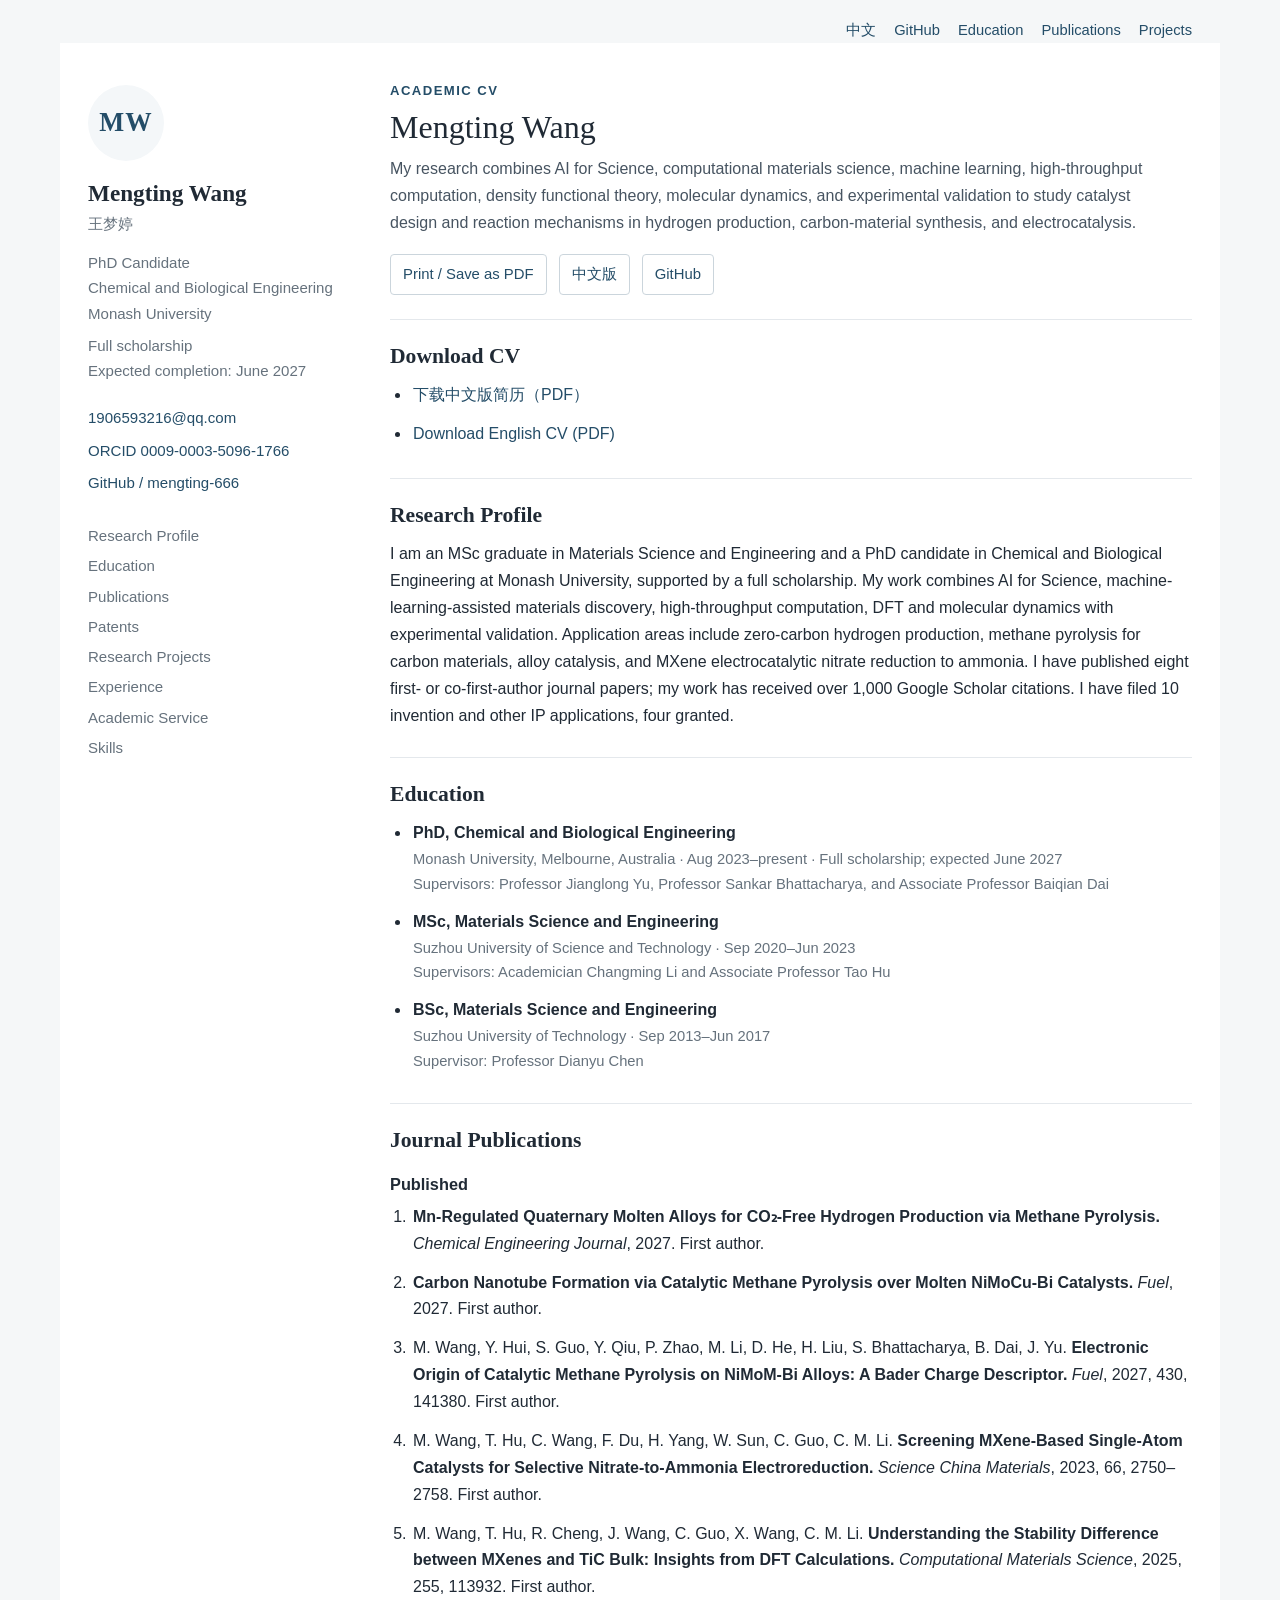
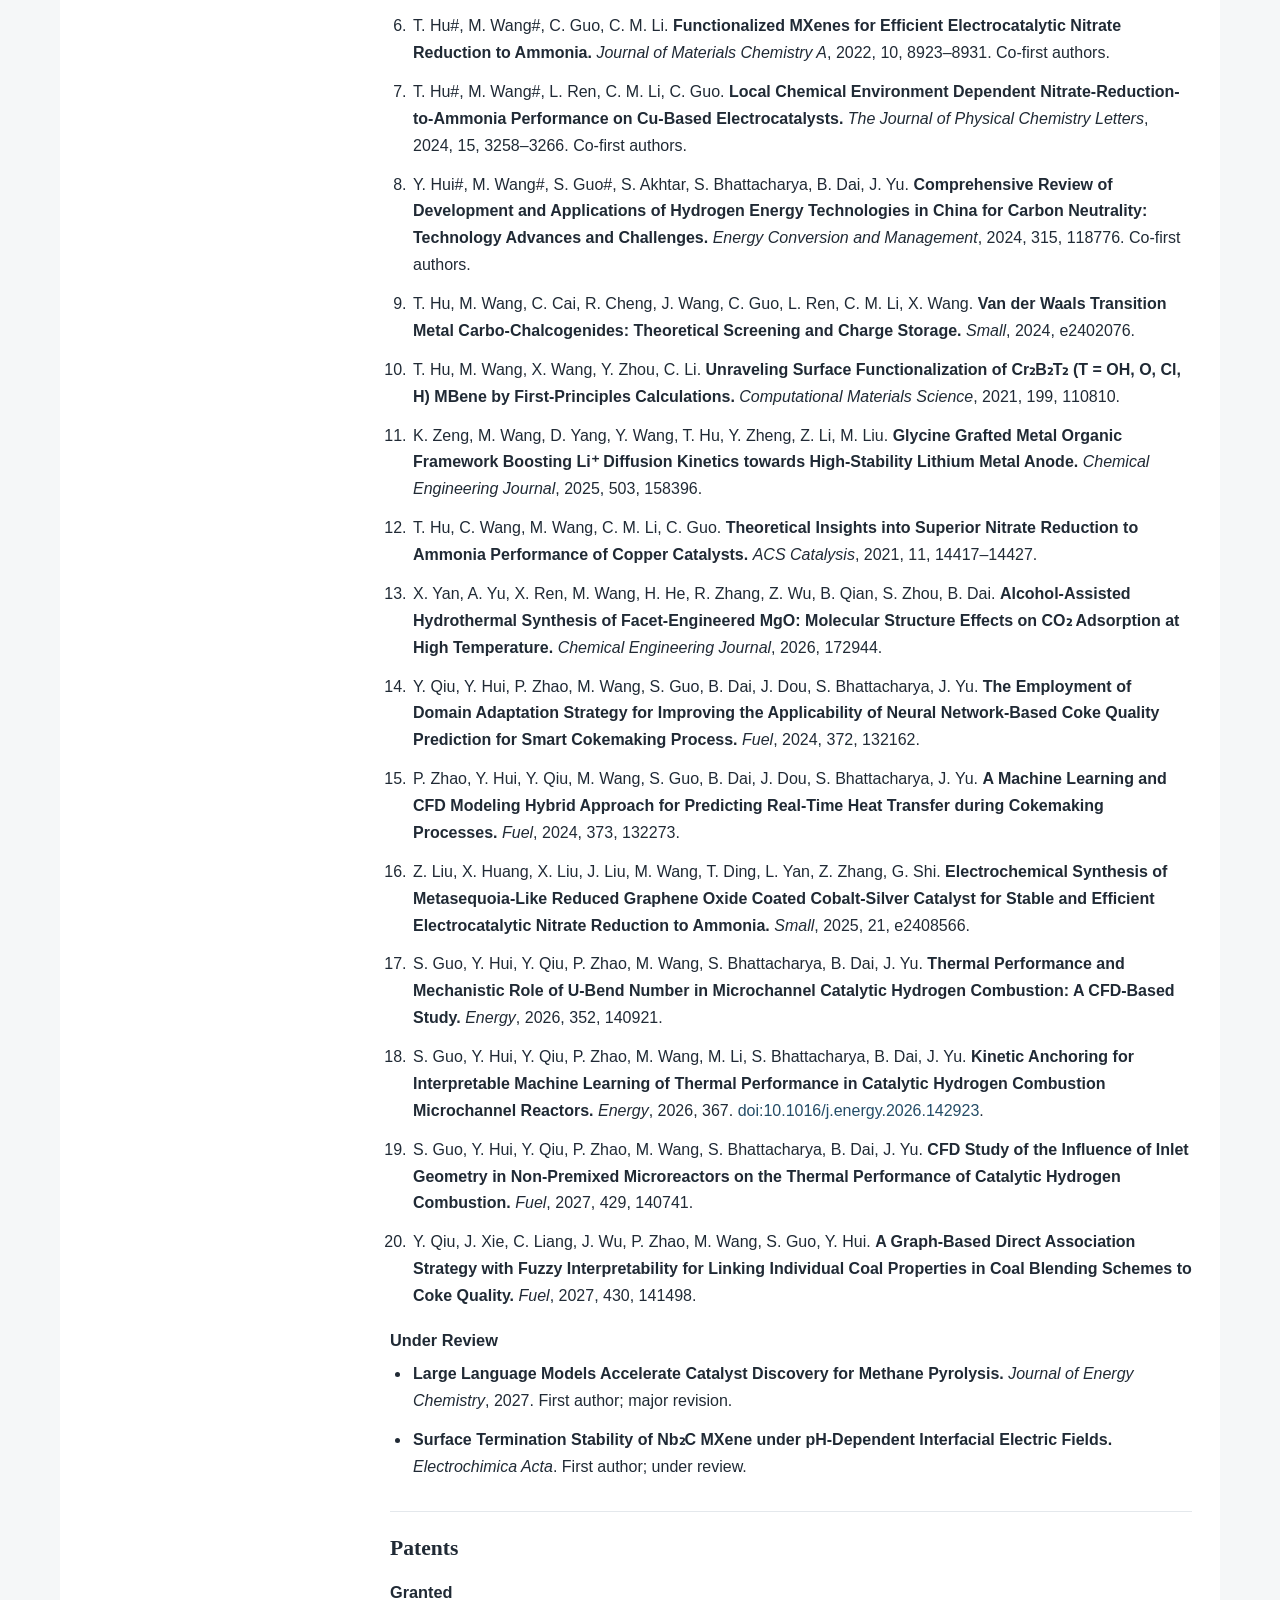
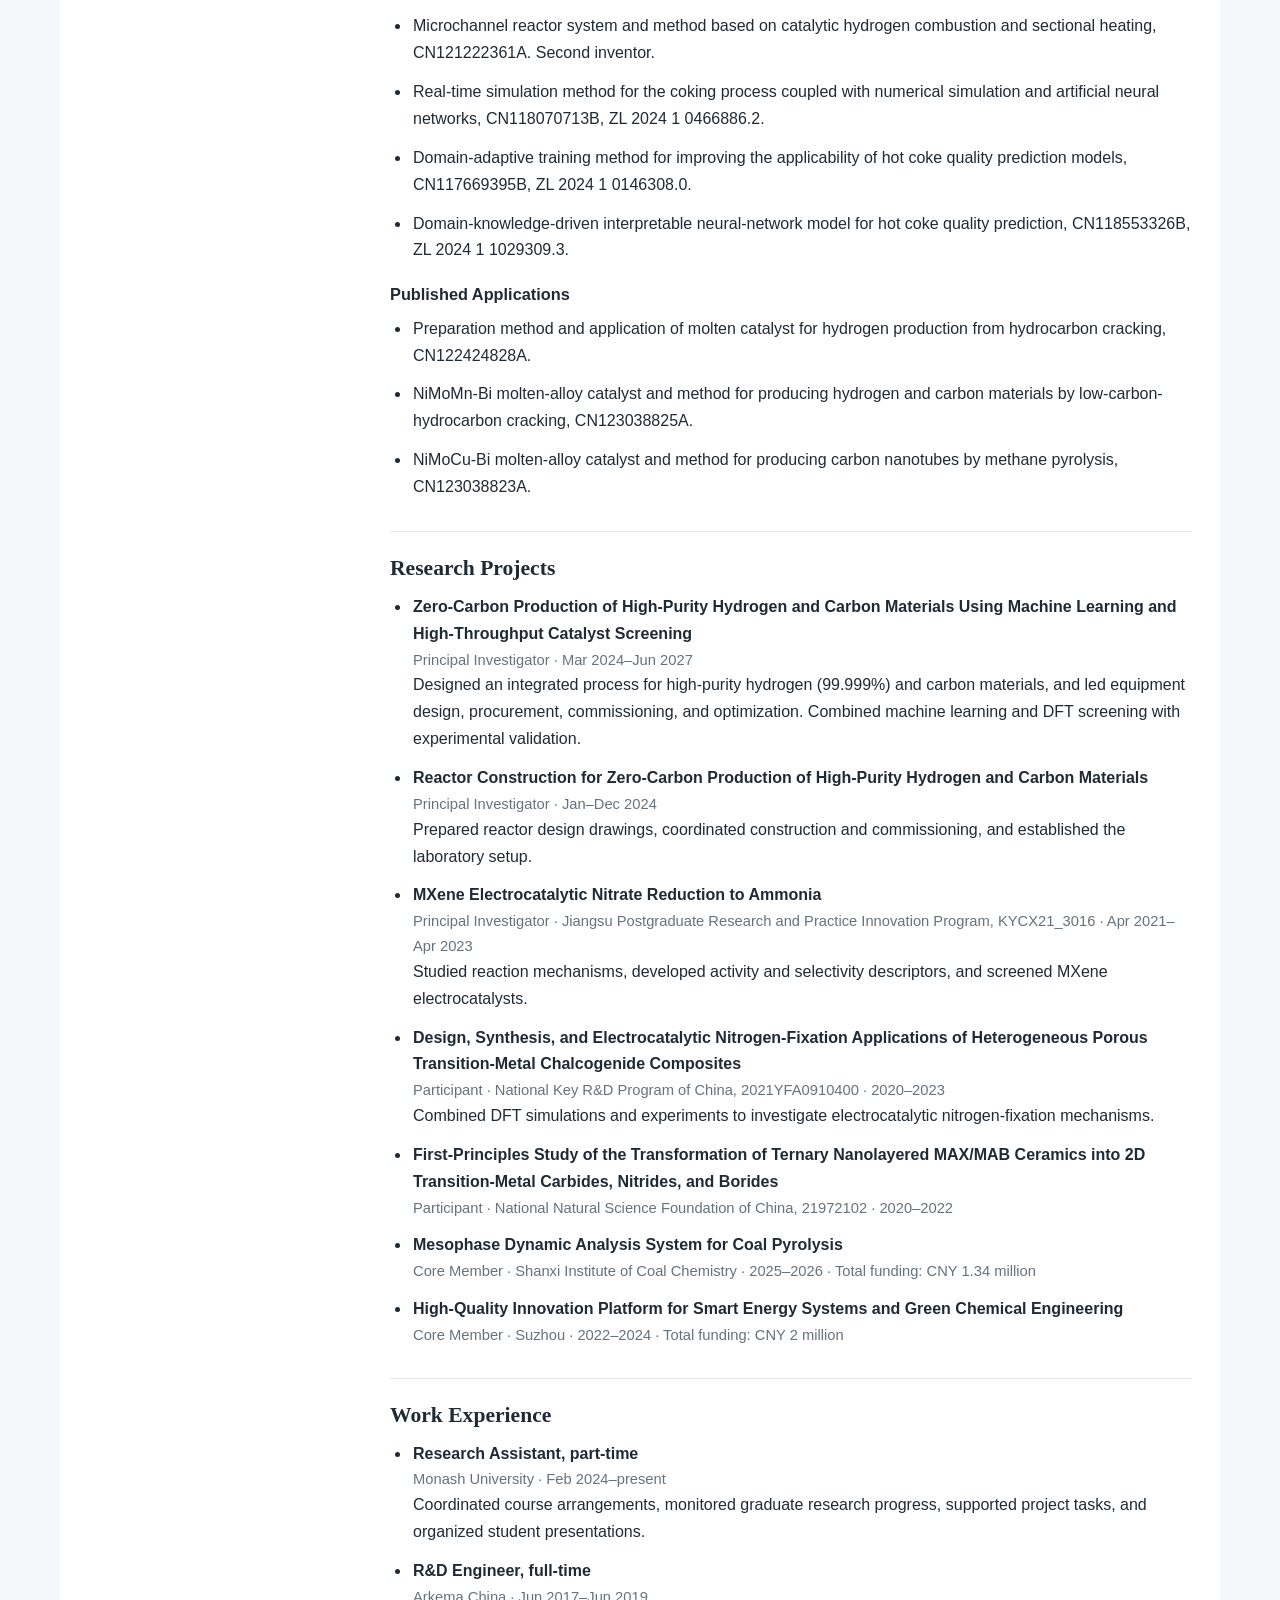
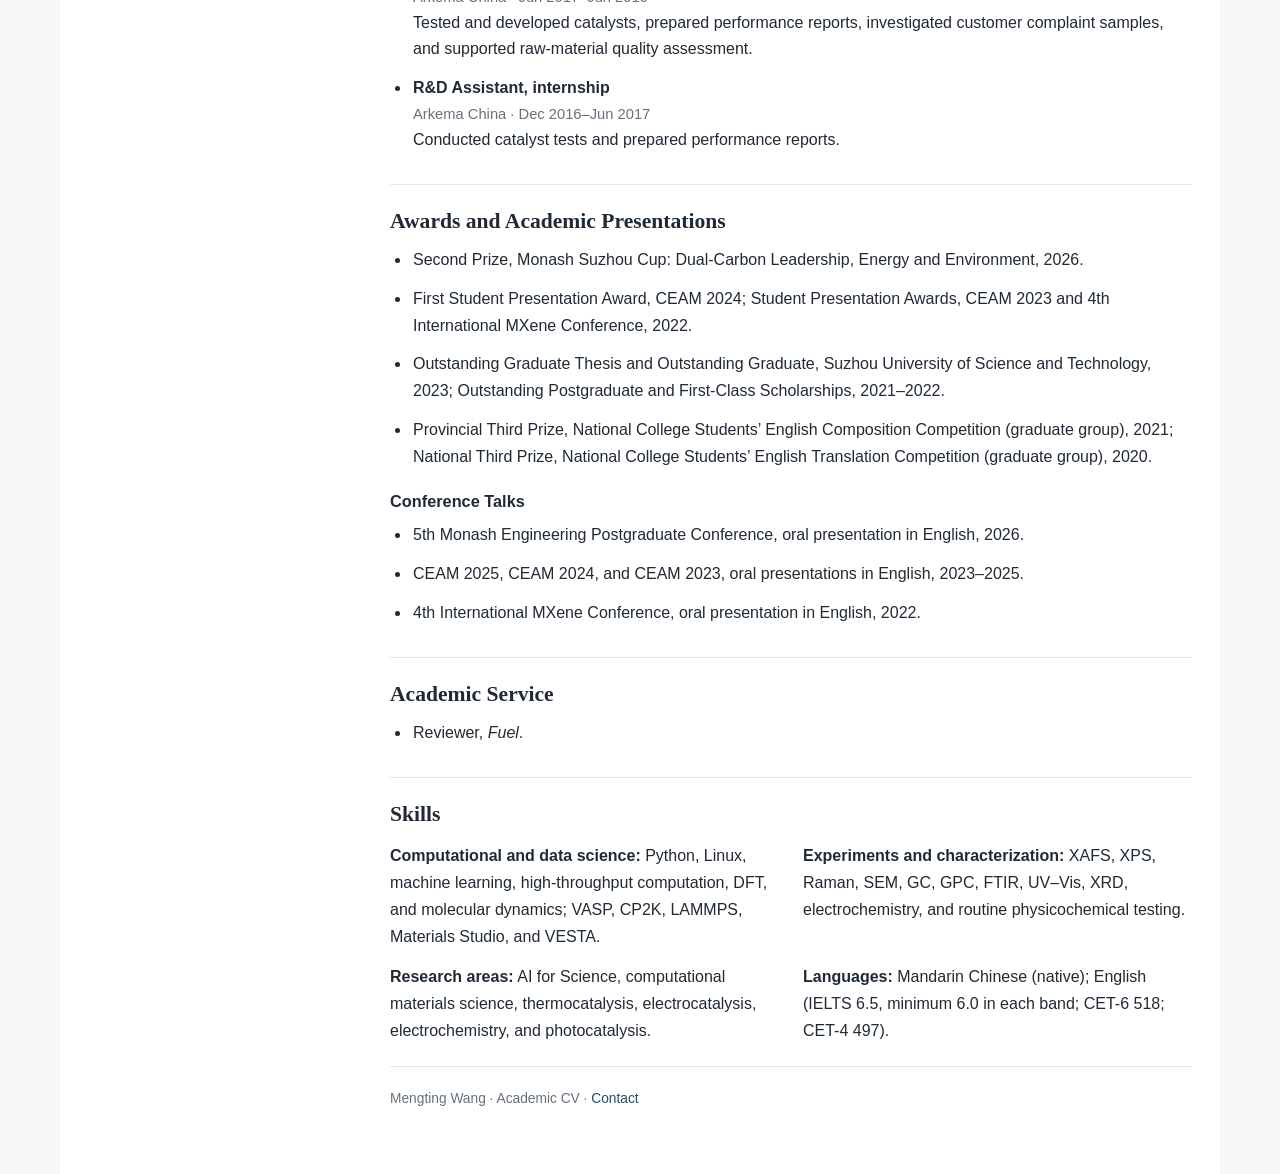
==== en/index.html @ faa0e85c "Add files via upload" ====
<!doctype html>
<html lang="en">
<head>
  <meta charset="utf-8">
  <meta name="viewport" content="width=device-width, initial-scale=1">
  <meta name="description" content="Academic CV of Mengting Wang, PhD candidate in Chemical and Biological Engineering at Monash University.">
  <title>Mengting Wang | Academic CV</title>
  <link rel="stylesheet" href="../assets/cv.css">
</head>
<body>
  <nav class="site-nav" aria-label="Language and page navigation">
    <a href="../index.html">中文</a><a href="https://github.com/mengting-666" target="_blank" rel="noreferrer">GitHub</a><a href="#education">Education</a><a href="#publications">Publications</a><a href="#projects">Projects</a>
  </nav>
  <div class="page">
    <aside class="profile">
      <div class="monogram" aria-hidden="true">MW</div>
      <h1>Mengting Wang</h1>
      <p class="name-en">王梦婷</p>
      <p>PhD Candidate<br>Chemical and Biological Engineering<br>Monash University</p>
      <p>Full scholarship<br>Expected completion: June 2027</p>
      <div class="contact">
        <p><a href="mailto:1906593216@qq.com">1906593216@qq.com</a></p>
        <p><a href="https://orcid.org/0009-0003-5096-1766" target="_blank" rel="noreferrer">ORCID 0009-0003-5096-1766</a></p>
        <p><a href="https://github.com/mengting-666" target="_blank" rel="noreferrer">GitHub / mengting-666</a></p>
      </div>
      <nav class="mini-nav" aria-label="CV sections">
        <a href="#profile">Research Profile</a><a href="#education">Education</a><a href="#publications">Publications</a>
        <a href="#patents">Patents</a><a href="#projects">Research Projects</a><a href="#experience">Experience</a>
        <a href="#service">Academic Service</a><a href="#skills">Skills</a>
      </nav>
    </aside>
    <main class="content">
      <header class="hero">
        <div class="eyebrow">Academic CV</div>
        <h2>Mengting Wang</h2>
        <p>My research combines AI for Science, computational materials science, machine learning, high-throughput computation, density functional theory, molecular dynamics, and experimental validation to study catalyst design and reaction mechanisms in hydrogen production, carbon-material synthesis, and electrocatalysis.</p>
        <div class="actions"><button type="button" onclick="window.print()">Print / Save as PDF</button><a href="../index.html">中文版</a><a href="https://github.com/mengting-666" target="_blank" rel="noreferrer">GitHub</a></div>
      </header>

      <section class="section" id="downloads">
        <h2>Download CV</h2>
        <ul class="item-list">
          <li><a href="../files/CV_Chinese.pdf" download>下载中文版简历（PDF）</a></li>
          <li><a href="../files/CV_English.pdf" download>Download English CV (PDF)</a></li>
        </ul>
      </section>

      <section class="section" id="profile">
        <h2>Research Profile</h2>
        <p>I am an MSc graduate in Materials Science and Engineering and a PhD candidate in Chemical and Biological Engineering at Monash University, supported by a full scholarship. My work combines AI for Science, machine-learning-assisted materials discovery, high-throughput computation, DFT and molecular dynamics with experimental validation. Application areas include zero-carbon hydrogen production, methane pyrolysis for carbon materials, alloy catalysis, and MXene electrocatalytic nitrate reduction to ammonia. I have published eight first- or co-first-author journal papers; my work has received over 1,000 Google Scholar citations. I have filed 10 invention and other IP applications, four granted.</p>
      </section>

      <section class="section" id="education">
        <h2>Education</h2>
        <ul class="item-list">
          <li><strong>PhD, Chemical and Biological Engineering</strong><span class="meta">Monash University, Melbourne, Australia · Aug 2023–present · Full scholarship; expected June 2027</span><span class="meta">Supervisors: Professor Jianglong Yu, Professor Sankar Bhattacharya, and Associate Professor Baiqian Dai</span></li>
          <li><strong>MSc, Materials Science and Engineering</strong><span class="meta">Suzhou University of Science and Technology · Sep 2020–Jun 2023</span><span class="meta">Supervisors: Academician Changming Li and Associate Professor Tao Hu</span></li>
          <li><strong>BSc, Materials Science and Engineering</strong><span class="meta">Suzhou University of Technology · Sep 2013–Jun 2017</span><span class="meta">Supervisor: Professor Dianyu Chen</span></li>
        </ul>
      </section>

      <section class="section" id="publications">
        <h2>Journal Publications</h2>
        <h3>Published</h3>
        <ol class="pub-list">
          <li><strong>Mn-Regulated Quaternary Molten Alloys for CO₂-Free Hydrogen Production via Methane Pyrolysis.</strong> <em>Chemical Engineering Journal</em>, 2027. First author.</li>
          <li><strong>Carbon Nanotube Formation via Catalytic Methane Pyrolysis over Molten NiMoCu-Bi Catalysts.</strong> <em>Fuel</em>, 2027. First author.</li>
          <li>M. Wang, Y. Hui, S. Guo, Y. Qiu, P. Zhao, M. Li, D. He, H. Liu, S. Bhattacharya, B. Dai, J. Yu. <strong>Electronic Origin of Catalytic Methane Pyrolysis on NiMoM-Bi Alloys: A Bader Charge Descriptor.</strong> <em>Fuel</em>, 2027, 430, 141380. First author.</li>
          <li>M. Wang, T. Hu, C. Wang, F. Du, H. Yang, W. Sun, C. Guo, C. M. Li. <strong>Screening MXene-Based Single-Atom Catalysts for Selective Nitrate-to-Ammonia Electroreduction.</strong> <em>Science China Materials</em>, 2023, 66, 2750–2758. First author.</li>
          <li>M. Wang, T. Hu, R. Cheng, J. Wang, C. Guo, X. Wang, C. M. Li. <strong>Understanding the Stability Difference between MXenes and TiC Bulk: Insights from DFT Calculations.</strong> <em>Computational Materials Science</em>, 2025, 255, 113932. First author.</li>
          <li>T. Hu#, M. Wang#, C. Guo, C. M. Li. <strong>Functionalized MXenes for Efficient Electrocatalytic Nitrate Reduction to Ammonia.</strong> <em>Journal of Materials Chemistry A</em>, 2022, 10, 8923–8931. Co-first authors.</li>
          <li>T. Hu#, M. Wang#, L. Ren, C. M. Li, C. Guo. <strong>Local Chemical Environment Dependent Nitrate-Reduction-to-Ammonia Performance on Cu-Based Electrocatalysts.</strong> <em>The Journal of Physical Chemistry Letters</em>, 2024, 15, 3258–3266. Co-first authors.</li>
          <li>Y. Hui#, M. Wang#, S. Guo#, S. Akhtar, S. Bhattacharya, B. Dai, J. Yu. <strong>Comprehensive Review of Development and Applications of Hydrogen Energy Technologies in China for Carbon Neutrality: Technology Advances and Challenges.</strong> <em>Energy Conversion and Management</em>, 2024, 315, 118776. Co-first authors.</li>
          <li>T. Hu, M. Wang, C. Cai, R. Cheng, J. Wang, C. Guo, L. Ren, C. M. Li, X. Wang. <strong>Van der Waals Transition Metal Carbo-Chalcogenides: Theoretical Screening and Charge Storage.</strong> <em>Small</em>, 2024, e2402076.</li>
          <li>T. Hu, M. Wang, X. Wang, Y. Zhou, C. Li. <strong>Unraveling Surface Functionalization of Cr₂B₂T₂ (T = OH, O, Cl, H) MBene by First-Principles Calculations.</strong> <em>Computational Materials Science</em>, 2021, 199, 110810.</li>
          <li>K. Zeng, M. Wang, D. Yang, Y. Wang, T. Hu, Y. Zheng, Z. Li, M. Liu. <strong>Glycine Grafted Metal Organic Framework Boosting Li⁺ Diffusion Kinetics towards High-Stability Lithium Metal Anode.</strong> <em>Chemical Engineering Journal</em>, 2025, 503, 158396.</li>
          <li>T. Hu, C. Wang, M. Wang, C. M. Li, C. Guo. <strong>Theoretical Insights into Superior Nitrate Reduction to Ammonia Performance of Copper Catalysts.</strong> <em>ACS Catalysis</em>, 2021, 11, 14417–14427.</li>
          <li>X. Yan, A. Yu, X. Ren, M. Wang, H. He, R. Zhang, Z. Wu, B. Qian, S. Zhou, B. Dai. <strong>Alcohol-Assisted Hydrothermal Synthesis of Facet-Engineered MgO: Molecular Structure Effects on CO₂ Adsorption at High Temperature.</strong> <em>Chemical Engineering Journal</em>, 2026, 172944.</li>
          <li>Y. Qiu, Y. Hui, P. Zhao, M. Wang, S. Guo, B. Dai, J. Dou, S. Bhattacharya, J. Yu. <strong>The Employment of Domain Adaptation Strategy for Improving the Applicability of Neural Network-Based Coke Quality Prediction for Smart Cokemaking Process.</strong> <em>Fuel</em>, 2024, 372, 132162.</li>
          <li>P. Zhao, Y. Hui, Y. Qiu, M. Wang, S. Guo, B. Dai, J. Dou, S. Bhattacharya, J. Yu. <strong>A Machine Learning and CFD Modeling Hybrid Approach for Predicting Real-Time Heat Transfer during Cokemaking Processes.</strong> <em>Fuel</em>, 2024, 373, 132273.</li>
          <li>Z. Liu, X. Huang, X. Liu, J. Liu, M. Wang, T. Ding, L. Yan, Z. Zhang, G. Shi. <strong>Electrochemical Synthesis of Metasequoia-Like Reduced Graphene Oxide Coated Cobalt-Silver Catalyst for Stable and Efficient Electrocatalytic Nitrate Reduction to Ammonia.</strong> <em>Small</em>, 2025, 21, e2408566.</li>
          <li>S. Guo, Y. Hui, Y. Qiu, P. Zhao, M. Wang, S. Bhattacharya, B. Dai, J. Yu. <strong>Thermal Performance and Mechanistic Role of U-Bend Number in Microchannel Catalytic Hydrogen Combustion: A CFD-Based Study.</strong> <em>Energy</em>, 2026, 352, 140921.</li>
          <li>S. Guo, Y. Hui, Y. Qiu, P. Zhao, M. Wang, M. Li, S. Bhattacharya, B. Dai, J. Yu. <strong>Kinetic Anchoring for Interpretable Machine Learning of Thermal Performance in Catalytic Hydrogen Combustion Microchannel Reactors.</strong> <em>Energy</em>, 2026, 367. <a href="https://doi.org/10.1016/j.energy.2026.142923">doi:10.1016/j.energy.2026.142923</a>.</li>
          <li>S. Guo, Y. Hui, Y. Qiu, P. Zhao, M. Wang, S. Bhattacharya, B. Dai, J. Yu. <strong>CFD Study of the Influence of Inlet Geometry in Non-Premixed Microreactors on the Thermal Performance of Catalytic Hydrogen Combustion.</strong> <em>Fuel</em>, 2027, 429, 140741.</li>
          <li>Y. Qiu, J. Xie, C. Liang, J. Wu, P. Zhao, M. Wang, S. Guo, Y. Hui. <strong>A Graph-Based Direct Association Strategy with Fuzzy Interpretability for Linking Individual Coal Properties in Coal Blending Schemes to Coke Quality.</strong> <em>Fuel</em>, 2027, 430, 141498.</li>
        </ol>
        <h3>Under Review</h3>
        <ul class="item-list">
          <li><strong>Large Language Models Accelerate Catalyst Discovery for Methane Pyrolysis.</strong> <em>Journal of Energy Chemistry</em>, 2027. First author; major revision.</li>
          <li><strong>Surface Termination Stability of Nb₂C MXene under pH-Dependent Interfacial Electric Fields.</strong> <em>Electrochimica Acta</em>. First author; under review.</li>
        </ul>
      </section>

      <section class="section" id="patents">
        <h2>Patents</h2>
        <h3>Granted</h3>
        <ul class="item-list">
          <li>Microchannel reactor system and method based on catalytic hydrogen combustion and sectional heating, CN121222361A. Second inventor.</li>
          <li>Real-time simulation method for the coking process coupled with numerical simulation and artificial neural networks, CN118070713B, ZL 2024 1 0466886.2.</li>
          <li>Domain-adaptive training method for improving the applicability of hot coke quality prediction models, CN117669395B, ZL 2024 1 0146308.0.</li>
          <li>Domain-knowledge-driven interpretable neural-network model for hot coke quality prediction, CN118553326B, ZL 2024 1 1029309.3.</li>
        </ul>
        <h3>Published Applications</h3>
        <ul class="item-list">
          <li>Preparation method and application of molten catalyst for hydrogen production from hydrocarbon cracking, CN122424828A.</li>
          <li>NiMoMn-Bi molten-alloy catalyst and method for producing hydrogen and carbon materials by low-carbon-hydrocarbon cracking, CN123038825A.</li>
          <li>NiMoCu-Bi molten-alloy catalyst and method for producing carbon nanotubes by methane pyrolysis, CN123038823A.</li>
        </ul>
      </section>

      <section class="section" id="projects">
        <h2>Research Projects</h2>
        <ul class="item-list">
          <li><strong>Zero-Carbon Production of High-Purity Hydrogen and Carbon Materials Using Machine Learning and High-Throughput Catalyst Screening</strong><span class="meta">Principal Investigator · Mar 2024–Jun 2027</span>Designed an integrated process for high-purity hydrogen (99.999%) and carbon materials, and led equipment design, procurement, commissioning, and optimization. Combined machine learning and DFT screening with experimental validation.</li>
          <li><strong>Reactor Construction for Zero-Carbon Production of High-Purity Hydrogen and Carbon Materials</strong><span class="meta">Principal Investigator · Jan–Dec 2024</span>Prepared reactor design drawings, coordinated construction and commissioning, and established the laboratory setup.</li>
          <li><strong>MXene Electrocatalytic Nitrate Reduction to Ammonia</strong><span class="meta">Principal Investigator · Jiangsu Postgraduate Research and Practice Innovation Program, KYCX21_3016 · Apr 2021–Apr 2023</span>Studied reaction mechanisms, developed activity and selectivity descriptors, and screened MXene electrocatalysts.</li>
          <li><strong>Design, Synthesis, and Electrocatalytic Nitrogen-Fixation Applications of Heterogeneous Porous Transition-Metal Chalcogenide Composites</strong><span class="meta">Participant · National Key R&amp;D Program of China, 2021YFA0910400 · 2020–2023</span>Combined DFT simulations and experiments to investigate electrocatalytic nitrogen-fixation mechanisms.</li>
          <li><strong>First-Principles Study of the Transformation of Ternary Nanolayered MAX/MAB Ceramics into 2D Transition-Metal Carbides, Nitrides, and Borides</strong><span class="meta">Participant · National Natural Science Foundation of China, 21972102 · 2020–2022</span></li>
          <li><strong>Mesophase Dynamic Analysis System for Coal Pyrolysis</strong><span class="meta">Core Member · Shanxi Institute of Coal Chemistry · 2025–2026 · Total funding: CNY 1.34 million</span></li>
          <li><strong>High-Quality Innovation Platform for Smart Energy Systems and Green Chemical Engineering</strong><span class="meta">Core Member · Suzhou · 2022–2024 · Total funding: CNY 2 million</span></li>
        </ul>
      </section>

      <section class="section" id="experience">
        <h2>Work Experience</h2>
        <ul class="item-list">
          <li><strong>Research Assistant, part-time</strong><span class="meta">Monash University · Feb 2024–present</span>Coordinated course arrangements, monitored graduate research progress, supported project tasks, and organized student presentations.</li>
          <li><strong>R&amp;D Engineer, full-time</strong><span class="meta">Arkema China · Jun 2017–Jun 2019</span>Tested and developed catalysts, prepared performance reports, investigated customer complaint samples, and supported raw-material quality assessment.</li>
          <li><strong>R&amp;D Assistant, internship</strong><span class="meta">Arkema China · Dec 2016–Jun 2017</span>Conducted catalyst tests and prepared performance reports.</li>
        </ul>
      </section>

      <section class="section" id="awards">
        <h2>Awards and Academic Presentations</h2>
        <ul class="item-list">
          <li>Second Prize, Monash Suzhou Cup: Dual-Carbon Leadership, Energy and Environment, 2026.</li>
          <li>First Student Presentation Award, CEAM 2024; Student Presentation Awards, CEAM 2023 and 4th International MXene Conference, 2022.</li>
          <li>Outstanding Graduate Thesis and Outstanding Graduate, Suzhou University of Science and Technology, 2023; Outstanding Postgraduate and First-Class Scholarships, 2021–2022.</li>
          <li>Provincial Third Prize, National College Students’ English Composition Competition (graduate group), 2021; National Third Prize, National College Students’ English Translation Competition (graduate group), 2020.</li>
        </ul>
        <h3>Conference Talks</h3>
        <ul class="item-list">
          <li>5th Monash Engineering Postgraduate Conference, oral presentation in English, 2026.</li>
          <li>CEAM 2025, CEAM 2024, and CEAM 2023, oral presentations in English, 2023–2025.</li>
          <li>4th International MXene Conference, oral presentation in English, 2022.</li>
        </ul>
      </section>

      <section class="section" id="service">
        <h2>Academic Service</h2>
        <ul class="item-list"><li>Reviewer, <em>Fuel</em>.</li></ul>
      </section>

      <section class="section" id="skills">
        <h2>Skills</h2>
        <div class="skill-grid">
          <p><strong>Computational and data science:</strong> Python, Linux, machine learning, high-throughput computation, DFT, and molecular dynamics; VASP, CP2K, LAMMPS, Materials Studio, and VESTA.</p>
          <p><strong>Experiments and characterization:</strong> XAFS, XPS, Raman, SEM, GC, GPC, FTIR, UV–Vis, XRD, electrochemistry, and routine physicochemical testing.</p>
          <p><strong>Research areas:</strong> AI for Science, computational materials science, thermocatalysis, electrocatalysis, electrochemistry, and photocatalysis.</p>
          <p><strong>Languages:</strong> Mandarin Chinese (native); English (IELTS 6.5, minimum 6.0 in each band; CET-6 518; CET-4 497).</p>
        </div>
      </section>
      <footer class="footer">Mengting Wang · Academic CV · <a href="mailto:1906593216@qq.com">Contact</a></footer>
    </main>
  </div>
</body>
</html>
---- assets/cv.css ----
:root {
  --ink: #202a35;
  --muted: #66727d;
  --line: #e4e8ec;
  --accent: #244d68;
  --soft: #f4f7f9;
  --paper: #fff;
}

* { box-sizing: border-box; }
html { scroll-behavior: smooth; }
body {
  margin: 0;
  background: #f5f7f8;
  color: var(--ink);
  font: 16px/1.68 "Segoe UI", "Microsoft YaHei", Arial, sans-serif;
}
a { color: var(--accent); text-decoration: none; }
a:hover { text-decoration: underline; }
.site-nav {
  display: flex;
  justify-content: flex-end;
  gap: 18px;
  max-width: 1160px;
  margin: 0 auto;
  padding: 18px 28px 0;
  color: var(--muted);
  font-size: .92rem;
}
.page {
  display: grid;
  grid-template-columns: 248px minmax(0, 1fr);
  gap: 54px;
  max-width: 1160px;
  min-height: calc(100vh - 54px);
  margin: 0 auto;
  padding: 30px 28px 64px;
  background: var(--paper);
}
.profile {
  align-self: start;
  position: sticky;
  top: 22px;
  padding-top: 12px;
  color: var(--muted);
  font-size: .94rem;
}
.monogram {
  display: grid;
  place-items: center;
  width: 76px;
  height: 76px;
  margin-bottom: 18px;
  border-radius: 50%;
  background: var(--soft);
  color: var(--accent);
  font: 600 1.65rem Georgia, serif;
  letter-spacing: .04em;
}
.profile h1 { margin: 0 0 3px; color: var(--ink); font: 600 1.45rem/1.25 Georgia, "Microsoft YaHei", serif; }
.profile .name-en { margin: 0 0 14px; color: var(--muted); }
.profile p { margin: 7px 0; }
.profile .contact { margin-top: 22px; overflow-wrap: anywhere; }
.profile .mini-nav { display: grid; gap: 5px; margin-top: 28px; }
.profile .mini-nav a { color: var(--muted); }
.content { min-width: 0; }
.hero { padding: 7px 0 24px; }
.eyebrow { color: var(--accent); font-size: .82rem; font-weight: 700; letter-spacing: .11em; text-transform: uppercase; }
.hero h2 { margin: 5px 0 9px; font: 500 2rem/1.25 Georgia, "Microsoft YaHei", serif; }
.hero p { max-width: 780px; margin: 0; color: #475461; }
.actions { display: flex; flex-wrap: wrap; gap: 12px; margin-top: 18px; font-size: .93rem; }
.actions a, .actions button { display: inline-block; padding: 7px 12px; border: 1px solid #cbd5dc; border-radius: 4px; background: #fff; color: var(--accent); cursor: pointer; font: inherit; }
.actions a:hover, .actions button:hover { background: var(--soft); text-decoration: none; }
.section { padding: 22px 0 18px; border-top: 1px solid var(--line); scroll-margin-top: 18px; }
.section h2 { margin: 0 0 12px; font: 600 1.35rem/1.3 Georgia, "Microsoft YaHei", serif; }
.section h3 { margin: 17px 0 5px; font-size: 1.02rem; }
.section p { margin: 6px 0 10px; }
.item-list, .pub-list { margin: 0; padding-left: 21px; }
.item-list > li { margin: 7px 0 12px; padding-left: 2px; }
.pub-list > li { margin: 0 0 12px; padding-left: 2px; }
.meta { display: block; color: var(--muted); font-size: .92rem; }
.label { display: inline-block; margin: 0 5px 3px 0; padding: 1px 7px; border-radius: 3px; background: var(--soft); color: #445563; font-size: .82rem; }
.skill-grid { display: grid; grid-template-columns: 1fr 1fr; gap: 8px 24px; }
.skill-grid p { margin: 3px 0; }
.footer { padding-top: 20px; border-top: 1px solid var(--line); color: var(--muted); font-size: .86rem; }
@media (max-width: 760px) {
  .site-nav { justify-content: center; padding-inline: 18px; }
  .page { display: block; padding: 22px 22px 44px; }
  .profile { position: static; padding: 0 0 25px; border-bottom: 1px solid var(--line); }
  .profile .mini-nav { display: none; }
  .hero h2 { font-size: 1.7rem; }
  .skill-grid { grid-template-columns: 1fr; }
}
@media print {
  body { background: #fff; font-size: 10.5pt; }
  .site-nav, .actions, .mini-nav { display: none !important; }
  .page { display: grid; grid-template-columns: 205px minmax(0, 1fr); gap: 28px; max-width: none; min-height: 0; padding: 0; }
  .profile { position: static; }
  .item-list > li, .pub-list > li { break-inside: avoid; }
  a { color: inherit; }
}
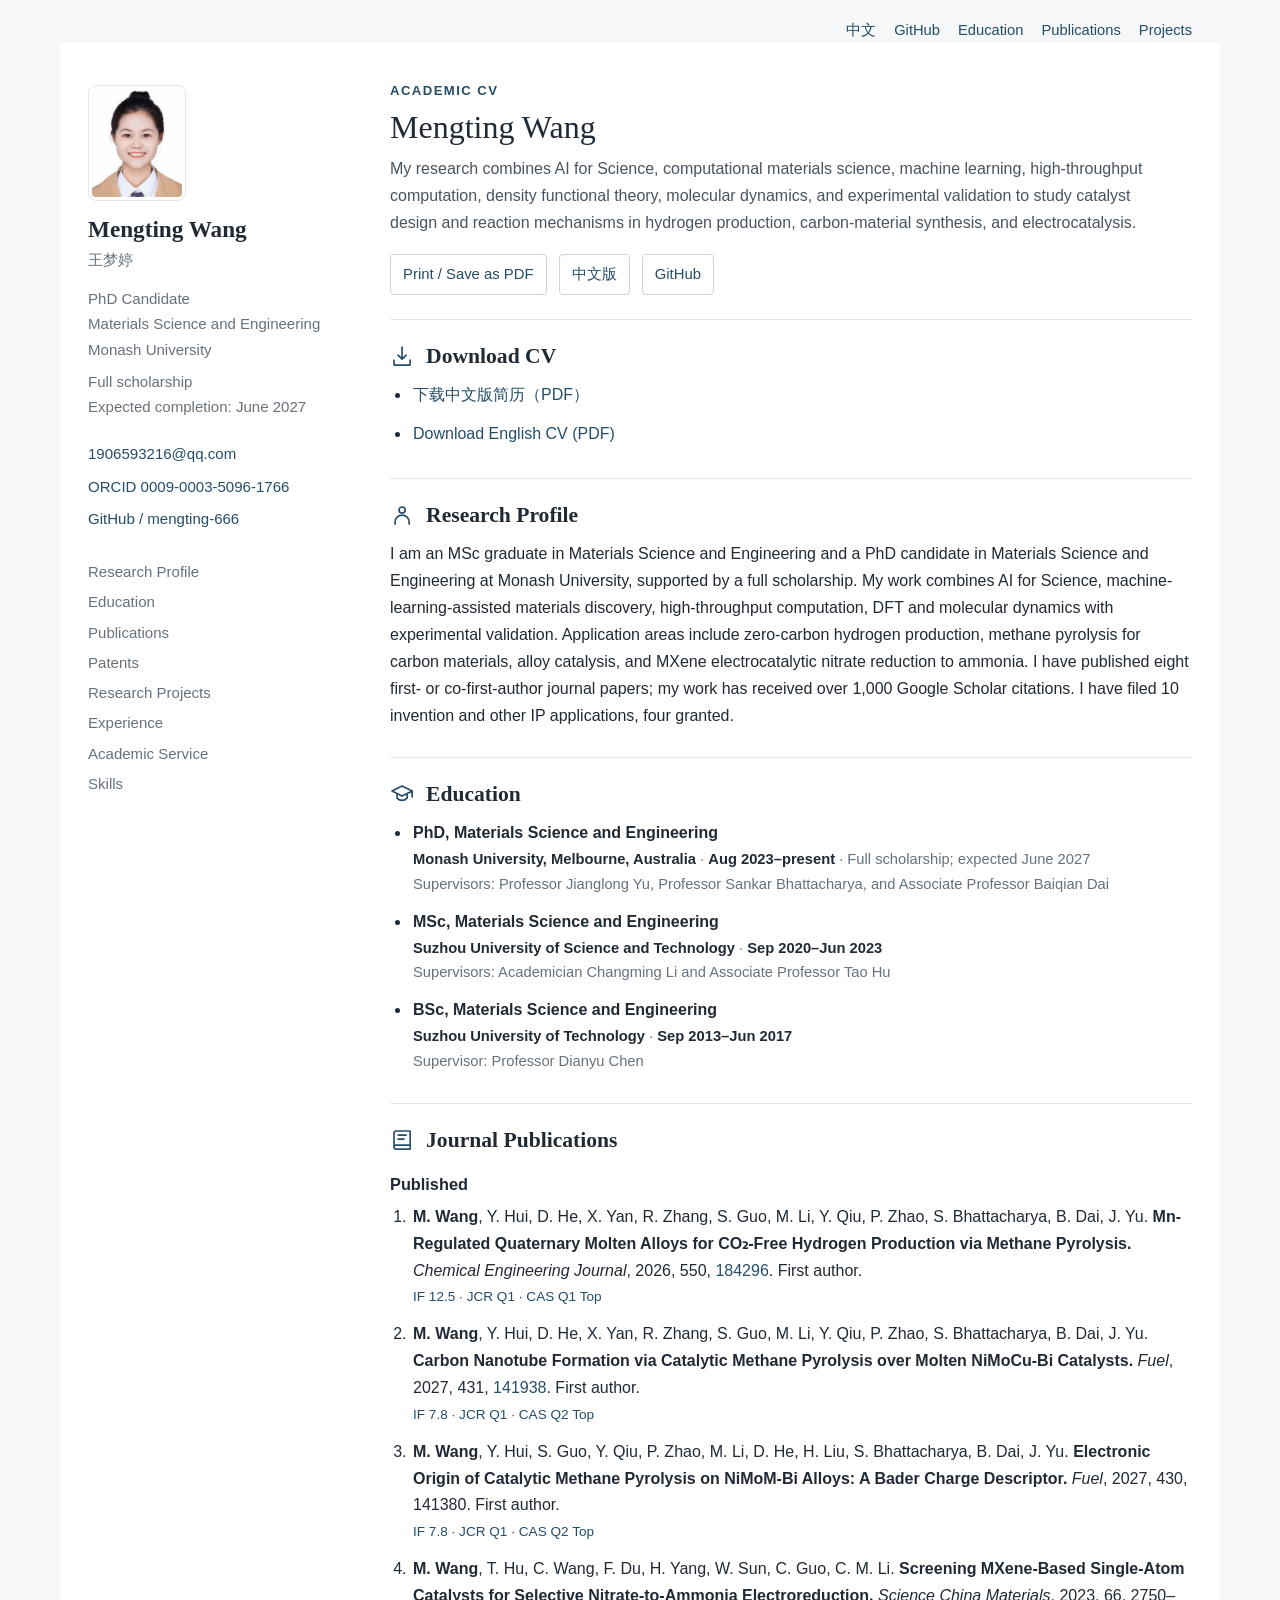
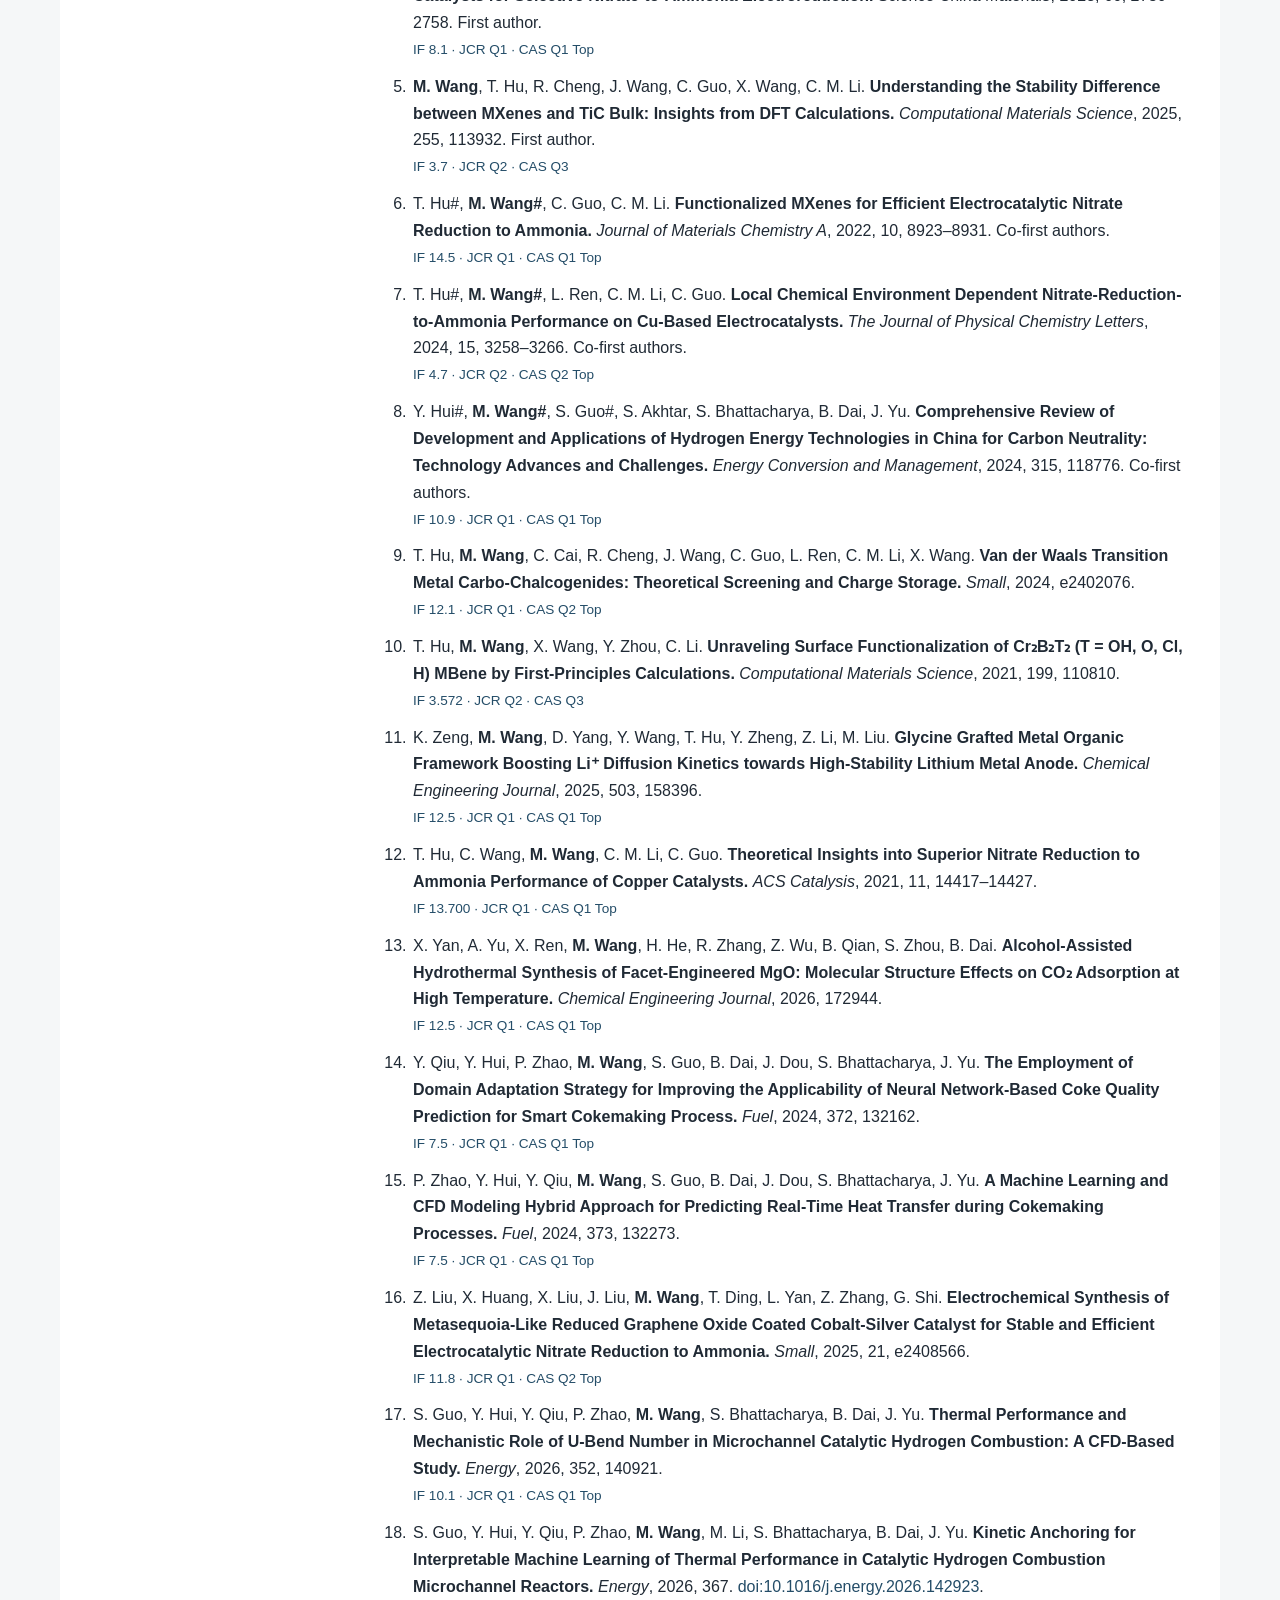
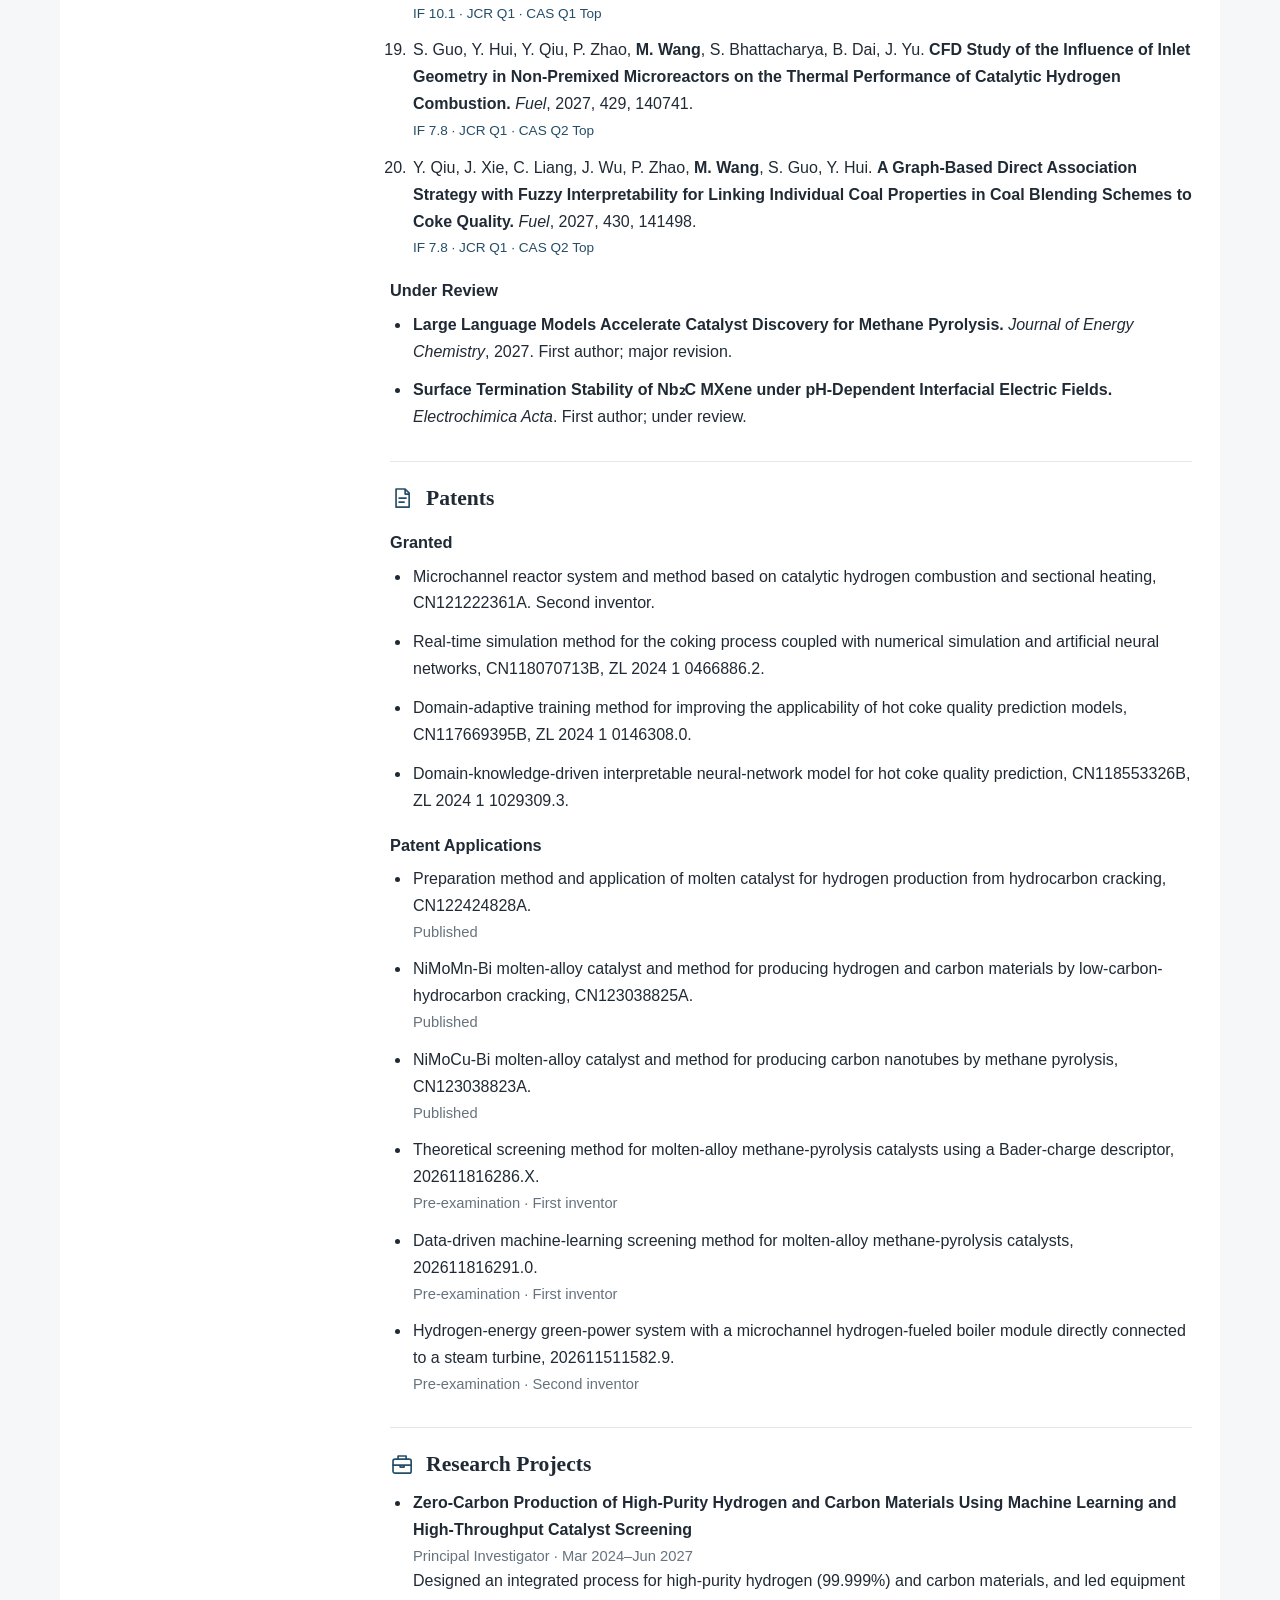
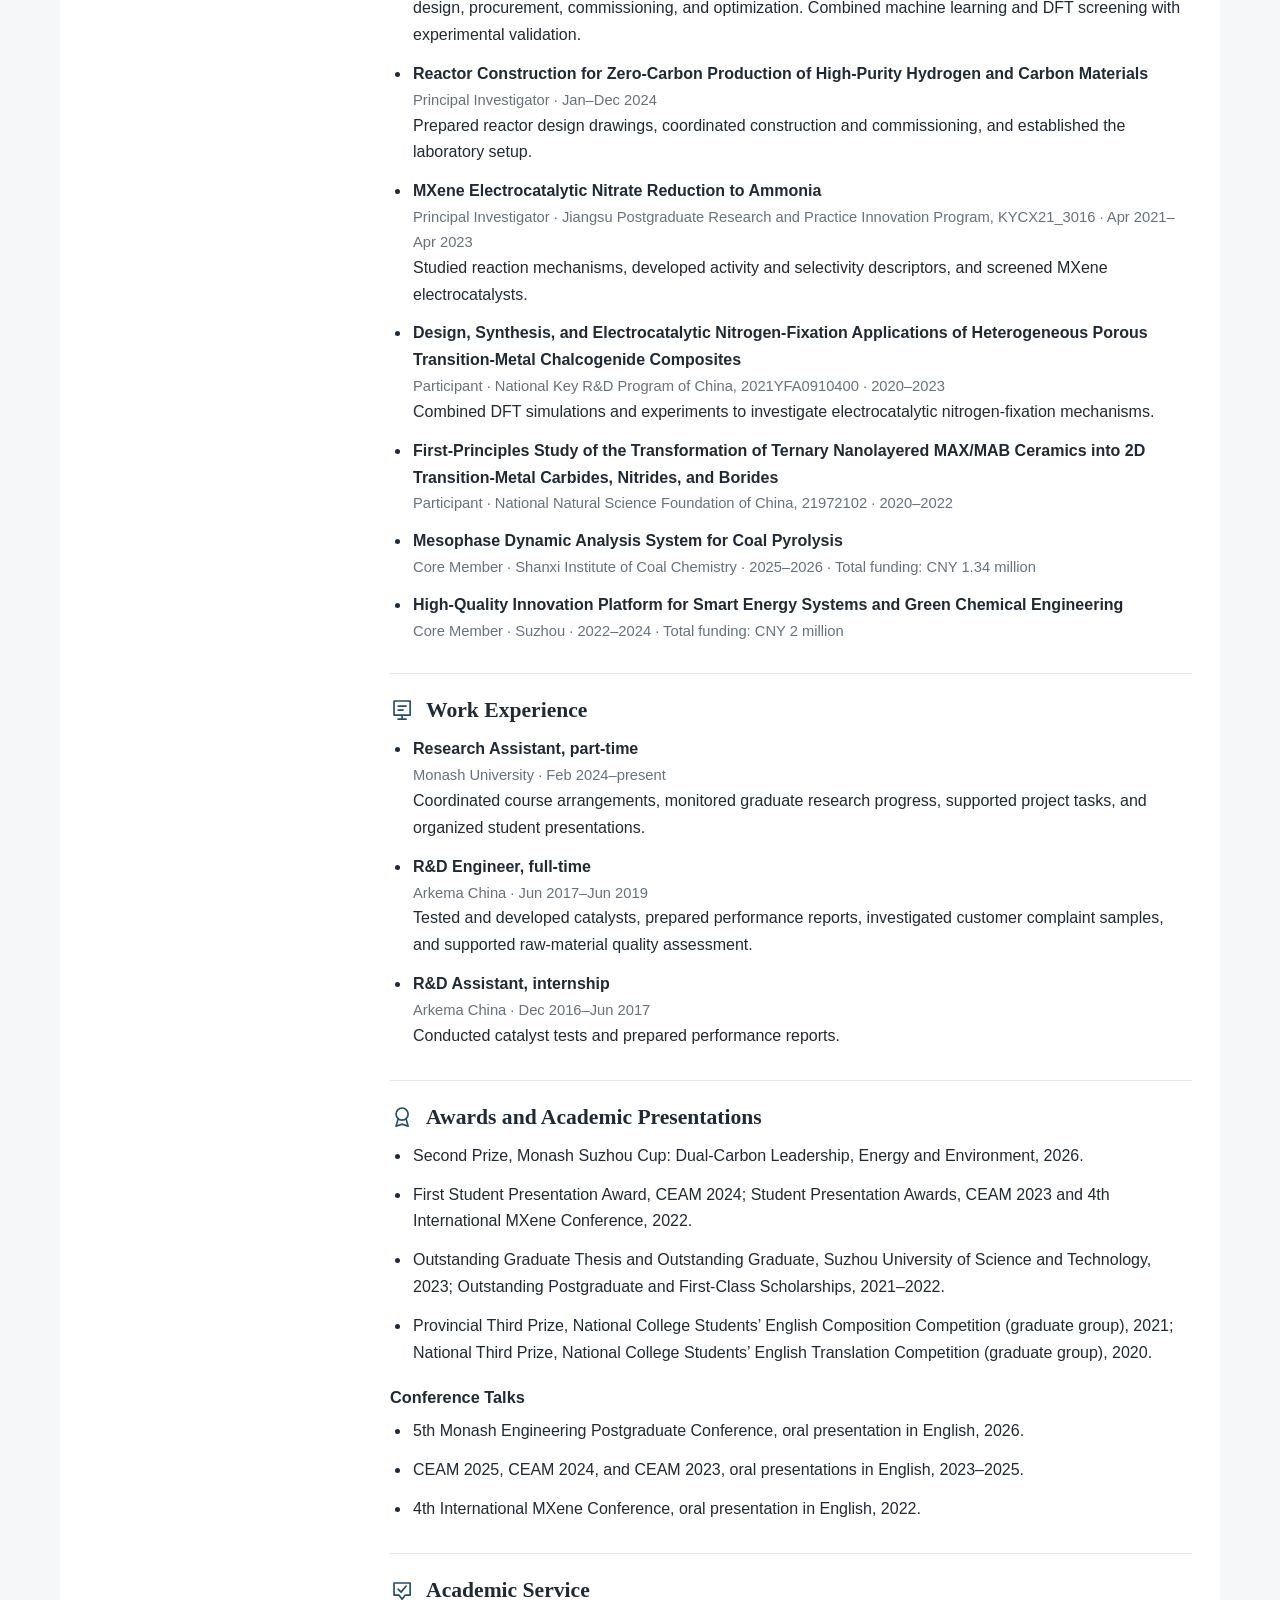
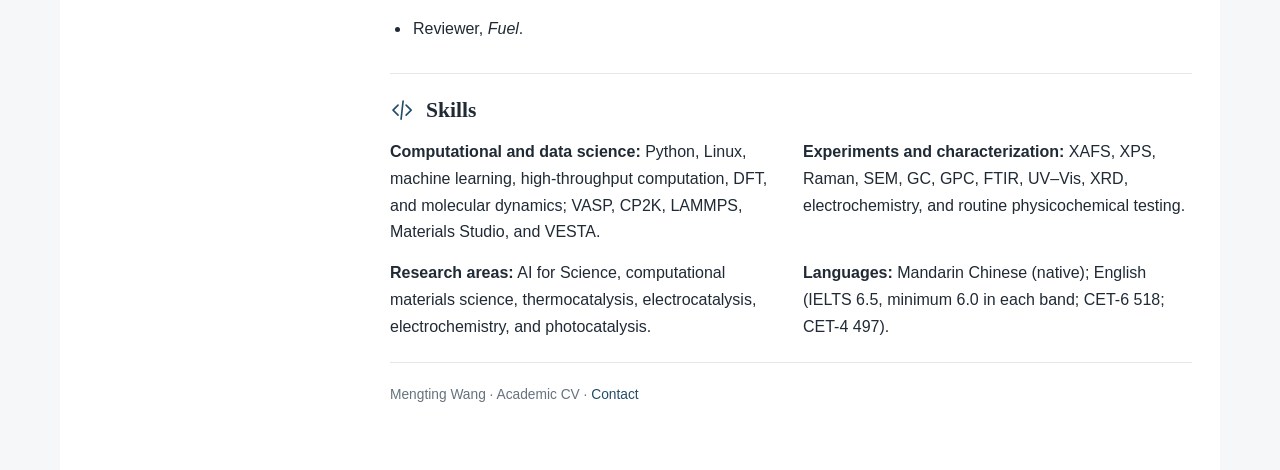
==== commit 5e86069b: "Sync previous English CV URL" ====
--- a/en/index.html
+++ b/en/index.html
@@ -1,167 +1,170 @@
-<!doctype html>
-<html lang="en">
-<head>
-  <meta charset="utf-8">
-  <meta name="viewport" content="width=device-width, initial-scale=1">
-  <meta name="description" content="Academic CV of Mengting Wang, PhD candidate in Chemical and Biological Engineering at Monash University.">
-  <title>Mengting Wang | Academic CV</title>
-  <link rel="stylesheet" href="../assets/cv.css">
-</head>
-<body>
-  <nav class="site-nav" aria-label="Language and page navigation">
-    <a href="../index.html">中文</a><a href="https://github.com/mengting-666" target="_blank" rel="noreferrer">GitHub</a><a href="#education">Education</a><a href="#publications">Publications</a><a href="#projects">Projects</a>
-  </nav>
-  <div class="page">
-    <aside class="profile">
-      <div class="monogram" aria-hidden="true">MW</div>
-      <h1>Mengting Wang</h1>
-      <p class="name-en">王梦婷</p>
-      <p>PhD Candidate<br>Chemical and Biological Engineering<br>Monash University</p>
-      <p>Full scholarship<br>Expected completion: June 2027</p>
-      <div class="contact">
-        <p><a href="mailto:1906593216@qq.com">1906593216@qq.com</a></p>
-        <p><a href="https://orcid.org/0009-0003-5096-1766" target="_blank" rel="noreferrer">ORCID 0009-0003-5096-1766</a></p>
-        <p><a href="https://github.com/mengting-666" target="_blank" rel="noreferrer">GitHub / mengting-666</a></p>
-      </div>
-      <nav class="mini-nav" aria-label="CV sections">
-        <a href="#profile">Research Profile</a><a href="#education">Education</a><a href="#publications">Publications</a>
-        <a href="#patents">Patents</a><a href="#projects">Research Projects</a><a href="#experience">Experience</a>
-        <a href="#service">Academic Service</a><a href="#skills">Skills</a>
-      </nav>
-    </aside>
-    <main class="content">
-      <header class="hero">
-        <div class="eyebrow">Academic CV</div>
-        <h2>Mengting Wang</h2>
-        <p>My research combines AI for Science, computational materials science, machine learning, high-throughput computation, density functional theory, molecular dynamics, and experimental validation to study catalyst design and reaction mechanisms in hydrogen production, carbon-material synthesis, and electrocatalysis.</p>
-        <div class="actions"><button type="button" onclick="window.print()">Print / Save as PDF</button><a href="../index.html">中文版</a><a href="https://github.com/mengting-666" target="_blank" rel="noreferrer">GitHub</a></div>
-      </header>
-
-      <section class="section" id="downloads">
-        <h2>Download CV</h2>
-        <ul class="item-list">
-          <li><a href="../files/CV_Chinese.pdf" download>下载中文版简历（PDF）</a></li>
-          <li><a href="../files/CV_English.pdf" download>Download English CV (PDF)</a></li>
-        </ul>
-      </section>
-
-      <section class="section" id="profile">
-        <h2>Research Profile</h2>
-        <p>I am an MSc graduate in Materials Science and Engineering and a PhD candidate in Chemical and Biological Engineering at Monash University, supported by a full scholarship. My work combines AI for Science, machine-learning-assisted materials discovery, high-throughput computation, DFT and molecular dynamics with experimental validation. Application areas include zero-carbon hydrogen production, methane pyrolysis for carbon materials, alloy catalysis, and MXene electrocatalytic nitrate reduction to ammonia. I have published eight first- or co-first-author journal papers; my work has received over 1,000 Google Scholar citations. I have filed 10 invention and other IP applications, four granted.</p>
-      </section>
-
-      <section class="section" id="education">
-        <h2>Education</h2>
-        <ul class="item-list">
-          <li><strong>PhD, Chemical and Biological Engineering</strong><span class="meta">Monash University, Melbourne, Australia · Aug 2023–present · Full scholarship; expected June 2027</span><span class="meta">Supervisors: Professor Jianglong Yu, Professor Sankar Bhattacharya, and Associate Professor Baiqian Dai</span></li>
-          <li><strong>MSc, Materials Science and Engineering</strong><span class="meta">Suzhou University of Science and Technology · Sep 2020–Jun 2023</span><span class="meta">Supervisors: Academician Changming Li and Associate Professor Tao Hu</span></li>
-          <li><strong>BSc, Materials Science and Engineering</strong><span class="meta">Suzhou University of Technology · Sep 2013–Jun 2017</span><span class="meta">Supervisor: Professor Dianyu Chen</span></li>
-        </ul>
-      </section>
-
-      <section class="section" id="publications">
-        <h2>Journal Publications</h2>
-        <h3>Published</h3>
-        <ol class="pub-list">
-          <li><strong>Mn-Regulated Quaternary Molten Alloys for CO₂-Free Hydrogen Production via Methane Pyrolysis.</strong> <em>Chemical Engineering Journal</em>, 2027. First author.</li>
-          <li><strong>Carbon Nanotube Formation via Catalytic Methane Pyrolysis over Molten NiMoCu-Bi Catalysts.</strong> <em>Fuel</em>, 2027. First author.</li>
-          <li>M. Wang, Y. Hui, S. Guo, Y. Qiu, P. Zhao, M. Li, D. He, H. Liu, S. Bhattacharya, B. Dai, J. Yu. <strong>Electronic Origin of Catalytic Methane Pyrolysis on NiMoM-Bi Alloys: A Bader Charge Descriptor.</strong> <em>Fuel</em>, 2027, 430, 141380. First author.</li>
-          <li>M. Wang, T. Hu, C. Wang, F. Du, H. Yang, W. Sun, C. Guo, C. M. Li. <strong>Screening MXene-Based Single-Atom Catalysts for Selective Nitrate-to-Ammonia Electroreduction.</strong> <em>Science China Materials</em>, 2023, 66, 2750–2758. First author.</li>
-          <li>M. Wang, T. Hu, R. Cheng, J. Wang, C. Guo, X. Wang, C. M. Li. <strong>Understanding the Stability Difference between MXenes and TiC Bulk: Insights from DFT Calculations.</strong> <em>Computational Materials Science</em>, 2025, 255, 113932. First author.</li>
-          <li>T. Hu#, M. Wang#, C. Guo, C. M. Li. <strong>Functionalized MXenes for Efficient Electrocatalytic Nitrate Reduction to Ammonia.</strong> <em>Journal of Materials Chemistry A</em>, 2022, 10, 8923–8931. Co-first authors.</li>
-          <li>T. Hu#, M. Wang#, L. Ren, C. M. Li, C. Guo. <strong>Local Chemical Environment Dependent Nitrate-Reduction-to-Ammonia Performance on Cu-Based Electrocatalysts.</strong> <em>The Journal of Physical Chemistry Letters</em>, 2024, 15, 3258–3266. Co-first authors.</li>
-          <li>Y. Hui#, M. Wang#, S. Guo#, S. Akhtar, S. Bhattacharya, B. Dai, J. Yu. <strong>Comprehensive Review of Development and Applications of Hydrogen Energy Technologies in China for Carbon Neutrality: Technology Advances and Challenges.</strong> <em>Energy Conversion and Management</em>, 2024, 315, 118776. Co-first authors.</li>
-          <li>T. Hu, M. Wang, C. Cai, R. Cheng, J. Wang, C. Guo, L. Ren, C. M. Li, X. Wang. <strong>Van der Waals Transition Metal Carbo-Chalcogenides: Theoretical Screening and Charge Storage.</strong> <em>Small</em>, 2024, e2402076.</li>
-          <li>T. Hu, M. Wang, X. Wang, Y. Zhou, C. Li. <strong>Unraveling Surface Functionalization of Cr₂B₂T₂ (T = OH, O, Cl, H) MBene by First-Principles Calculations.</strong> <em>Computational Materials Science</em>, 2021, 199, 110810.</li>
-          <li>K. Zeng, M. Wang, D. Yang, Y. Wang, T. Hu, Y. Zheng, Z. Li, M. Liu. <strong>Glycine Grafted Metal Organic Framework Boosting Li⁺ Diffusion Kinetics towards High-Stability Lithium Metal Anode.</strong> <em>Chemical Engineering Journal</em>, 2025, 503, 158396.</li>
-          <li>T. Hu, C. Wang, M. Wang, C. M. Li, C. Guo. <strong>Theoretical Insights into Superior Nitrate Reduction to Ammonia Performance of Copper Catalysts.</strong> <em>ACS Catalysis</em>, 2021, 11, 14417–14427.</li>
-          <li>X. Yan, A. Yu, X. Ren, M. Wang, H. He, R. Zhang, Z. Wu, B. Qian, S. Zhou, B. Dai. <strong>Alcohol-Assisted Hydrothermal Synthesis of Facet-Engineered MgO: Molecular Structure Effects on CO₂ Adsorption at High Temperature.</strong> <em>Chemical Engineering Journal</em>, 2026, 172944.</li>
-          <li>Y. Qiu, Y. Hui, P. Zhao, M. Wang, S. Guo, B. Dai, J. Dou, S. Bhattacharya, J. Yu. <strong>The Employment of Domain Adaptation Strategy for Improving the Applicability of Neural Network-Based Coke Quality Prediction for Smart Cokemaking Process.</strong> <em>Fuel</em>, 2024, 372, 132162.</li>
-          <li>P. Zhao, Y. Hui, Y. Qiu, M. Wang, S. Guo, B. Dai, J. Dou, S. Bhattacharya, J. Yu. <strong>A Machine Learning and CFD Modeling Hybrid Approach for Predicting Real-Time Heat Transfer during Cokemaking Processes.</strong> <em>Fuel</em>, 2024, 373, 132273.</li>
-          <li>Z. Liu, X. Huang, X. Liu, J. Liu, M. Wang, T. Ding, L. Yan, Z. Zhang, G. Shi. <strong>Electrochemical Synthesis of Metasequoia-Like Reduced Graphene Oxide Coated Cobalt-Silver Catalyst for Stable and Efficient Electrocatalytic Nitrate Reduction to Ammonia.</strong> <em>Small</em>, 2025, 21, e2408566.</li>
-          <li>S. Guo, Y. Hui, Y. Qiu, P. Zhao, M. Wang, S. Bhattacharya, B. Dai, J. Yu. <strong>Thermal Performance and Mechanistic Role of U-Bend Number in Microchannel Catalytic Hydrogen Combustion: A CFD-Based Study.</strong> <em>Energy</em>, 2026, 352, 140921.</li>
-          <li>S. Guo, Y. Hui, Y. Qiu, P. Zhao, M. Wang, M. Li, S. Bhattacharya, B. Dai, J. Yu. <strong>Kinetic Anchoring for Interpretable Machine Learning of Thermal Performance in Catalytic Hydrogen Combustion Microchannel Reactors.</strong> <em>Energy</em>, 2026, 367. <a href="https://doi.org/10.1016/j.energy.2026.142923">doi:10.1016/j.energy.2026.142923</a>.</li>
-          <li>S. Guo, Y. Hui, Y. Qiu, P. Zhao, M. Wang, S. Bhattacharya, B. Dai, J. Yu. <strong>CFD Study of the Influence of Inlet Geometry in Non-Premixed Microreactors on the Thermal Performance of Catalytic Hydrogen Combustion.</strong> <em>Fuel</em>, 2027, 429, 140741.</li>
-          <li>Y. Qiu, J. Xie, C. Liang, J. Wu, P. Zhao, M. Wang, S. Guo, Y. Hui. <strong>A Graph-Based Direct Association Strategy with Fuzzy Interpretability for Linking Individual Coal Properties in Coal Blending Schemes to Coke Quality.</strong> <em>Fuel</em>, 2027, 430, 141498.</li>
-        </ol>
-        <h3>Under Review</h3>
-        <ul class="item-list">
-          <li><strong>Large Language Models Accelerate Catalyst Discovery for Methane Pyrolysis.</strong> <em>Journal of Energy Chemistry</em>, 2027. First author; major revision.</li>
-          <li><strong>Surface Termination Stability of Nb₂C MXene under pH-Dependent Interfacial Electric Fields.</strong> <em>Electrochimica Acta</em>. First author; under review.</li>
-        </ul>
-      </section>
-
-      <section class="section" id="patents">
-        <h2>Patents</h2>
-        <h3>Granted</h3>
-        <ul class="item-list">
-          <li>Microchannel reactor system and method based on catalytic hydrogen combustion and sectional heating, CN121222361A. Second inventor.</li>
-          <li>Real-time simulation method for the coking process coupled with numerical simulation and artificial neural networks, CN118070713B, ZL 2024 1 0466886.2.</li>
-          <li>Domain-adaptive training method for improving the applicability of hot coke quality prediction models, CN117669395B, ZL 2024 1 0146308.0.</li>
-          <li>Domain-knowledge-driven interpretable neural-network model for hot coke quality prediction, CN118553326B, ZL 2024 1 1029309.3.</li>
-        </ul>
-        <h3>Published Applications</h3>
-        <ul class="item-list">
-          <li>Preparation method and application of molten catalyst for hydrogen production from hydrocarbon cracking, CN122424828A.</li>
-          <li>NiMoMn-Bi molten-alloy catalyst and method for producing hydrogen and carbon materials by low-carbon-hydrocarbon cracking, CN123038825A.</li>
-          <li>NiMoCu-Bi molten-alloy catalyst and method for producing carbon nanotubes by methane pyrolysis, CN123038823A.</li>
-        </ul>
-      </section>
-
-      <section class="section" id="projects">
-        <h2>Research Projects</h2>
-        <ul class="item-list">
-          <li><strong>Zero-Carbon Production of High-Purity Hydrogen and Carbon Materials Using Machine Learning and High-Throughput Catalyst Screening</strong><span class="meta">Principal Investigator · Mar 2024–Jun 2027</span>Designed an integrated process for high-purity hydrogen (99.999%) and carbon materials, and led equipment design, procurement, commissioning, and optimization. Combined machine learning and DFT screening with experimental validation.</li>
-          <li><strong>Reactor Construction for Zero-Carbon Production of High-Purity Hydrogen and Carbon Materials</strong><span class="meta">Principal Investigator · Jan–Dec 2024</span>Prepared reactor design drawings, coordinated construction and commissioning, and established the laboratory setup.</li>
-          <li><strong>MXene Electrocatalytic Nitrate Reduction to Ammonia</strong><span class="meta">Principal Investigator · Jiangsu Postgraduate Research and Practice Innovation Program, KYCX21_3016 · Apr 2021–Apr 2023</span>Studied reaction mechanisms, developed activity and selectivity descriptors, and screened MXene electrocatalysts.</li>
-          <li><strong>Design, Synthesis, and Electrocatalytic Nitrogen-Fixation Applications of Heterogeneous Porous Transition-Metal Chalcogenide Composites</strong><span class="meta">Participant · National Key R&amp;D Program of China, 2021YFA0910400 · 2020–2023</span>Combined DFT simulations and experiments to investigate electrocatalytic nitrogen-fixation mechanisms.</li>
-          <li><strong>First-Principles Study of the Transformation of Ternary Nanolayered MAX/MAB Ceramics into 2D Transition-Metal Carbides, Nitrides, and Borides</strong><span class="meta">Participant · National Natural Science Foundation of China, 21972102 · 2020–2022</span></li>
-          <li><strong>Mesophase Dynamic Analysis System for Coal Pyrolysis</strong><span class="meta">Core Member · Shanxi Institute of Coal Chemistry · 2025–2026 · Total funding: CNY 1.34 million</span></li>
-          <li><strong>High-Quality Innovation Platform for Smart Energy Systems and Green Chemical Engineering</strong><span class="meta">Core Member · Suzhou · 2022–2024 · Total funding: CNY 2 million</span></li>
-        </ul>
-      </section>
-
-      <section class="section" id="experience">
-        <h2>Work Experience</h2>
-        <ul class="item-list">
-          <li><strong>Research Assistant, part-time</strong><span class="meta">Monash University · Feb 2024–present</span>Coordinated course arrangements, monitored graduate research progress, supported project tasks, and organized student presentations.</li>
-          <li><strong>R&amp;D Engineer, full-time</strong><span class="meta">Arkema China · Jun 2017–Jun 2019</span>Tested and developed catalysts, prepared performance reports, investigated customer complaint samples, and supported raw-material quality assessment.</li>
-          <li><strong>R&amp;D Assistant, internship</strong><span class="meta">Arkema China · Dec 2016–Jun 2017</span>Conducted catalyst tests and prepared performance reports.</li>
-        </ul>
-      </section>
-
-      <section class="section" id="awards">
-        <h2>Awards and Academic Presentations</h2>
-        <ul class="item-list">
-          <li>Second Prize, Monash Suzhou Cup: Dual-Carbon Leadership, Energy and Environment, 2026.</li>
-          <li>First Student Presentation Award, CEAM 2024; Student Presentation Awards, CEAM 2023 and 4th International MXene Conference, 2022.</li>
-          <li>Outstanding Graduate Thesis and Outstanding Graduate, Suzhou University of Science and Technology, 2023; Outstanding Postgraduate and First-Class Scholarships, 2021–2022.</li>
-          <li>Provincial Third Prize, National College Students’ English Composition Competition (graduate group), 2021; National Third Prize, National College Students’ English Translation Competition (graduate group), 2020.</li>
-        </ul>
-        <h3>Conference Talks</h3>
-        <ul class="item-list">
-          <li>5th Monash Engineering Postgraduate Conference, oral presentation in English, 2026.</li>
-          <li>CEAM 2025, CEAM 2024, and CEAM 2023, oral presentations in English, 2023–2025.</li>
-          <li>4th International MXene Conference, oral presentation in English, 2022.</li>
-        </ul>
-      </section>
-
-      <section class="section" id="service">
-        <h2>Academic Service</h2>
-        <ul class="item-list"><li>Reviewer, <em>Fuel</em>.</li></ul>
-      </section>
-
-      <section class="section" id="skills">
-        <h2>Skills</h2>
-        <div class="skill-grid">
-          <p><strong>Computational and data science:</strong> Python, Linux, machine learning, high-throughput computation, DFT, and molecular dynamics; VASP, CP2K, LAMMPS, Materials Studio, and VESTA.</p>
-          <p><strong>Experiments and characterization:</strong> XAFS, XPS, Raman, SEM, GC, GPC, FTIR, UV–Vis, XRD, electrochemistry, and routine physicochemical testing.</p>
-          <p><strong>Research areas:</strong> AI for Science, computational materials science, thermocatalysis, electrocatalysis, electrochemistry, and photocatalysis.</p>
-          <p><strong>Languages:</strong> Mandarin Chinese (native); English (IELTS 6.5, minimum 6.0 in each band; CET-6 518; CET-4 497).</p>
-        </div>
-      </section>
-      <footer class="footer">Mengting Wang · Academic CV · <a href="mailto:1906593216@qq.com">Contact</a></footer>
-    </main>
-  </div>
-</body>
-</html>
+<!doctype html>
+<html lang="en">
+<head>
+  <meta charset="utf-8">
+  <meta name="viewport" content="width=device-width, initial-scale=1">
+  <meta name="description" content="Academic CV of Mengting Wang, PhD candidate in Materials Science and Engineering at Monash University.">
+  <title>Mengting Wang | Academic CV</title>
+  <link rel="stylesheet" href="../assets/cv.css">
+</head>
+<body>
+  <nav class="site-nav" aria-label="Language and page navigation">
+    <a href="../zh/index.html">中文</a><a href="https://github.com/mengting-666" target="_blank" rel="noreferrer">GitHub</a><a href="#education">Education</a><a href="#publications">Publications</a><a href="#projects">Projects</a>
+  </nav>
+  <div class="page">
+    <aside class="profile">
+      <img class="portrait" src="../assets/portrait.jpg" width="420" height="588" alt="Portrait of Mengting Wang">
+      <h1>Mengting Wang</h1>
+      <p class="name-en">王梦婷</p>
+      <p>PhD Candidate<br>Materials Science and Engineering<br>Monash University</p>
+      <p>Full scholarship<br>Expected completion: June 2027</p>
+      <div class="contact">
+        <p><a href="mailto:1906593216@qq.com">1906593216@qq.com</a></p>
+        <p><a href="https://orcid.org/0009-0003-5096-1766" target="_blank" rel="noreferrer">ORCID 0009-0003-5096-1766</a></p>
+        <p><a href="https://github.com/mengting-666" target="_blank" rel="noreferrer">GitHub / mengting-666</a></p>
+      </div>
+      <nav class="mini-nav" aria-label="CV sections">
+        <a href="#profile">Research Profile</a><a href="#education">Education</a><a href="#publications">Publications</a>
+        <a href="#patents">Patents</a><a href="#projects">Research Projects</a><a href="#experience">Experience</a>
+        <a href="#service">Academic Service</a><a href="#skills">Skills</a>
+      </nav>
+    </aside>
+    <main class="content">
+      <header class="hero">
+        <div class="eyebrow">Academic CV</div>
+        <h2>Mengting Wang</h2>
+        <p>My research combines AI for Science, computational materials science, machine learning, high-throughput computation, density functional theory, molecular dynamics, and experimental validation to study catalyst design and reaction mechanisms in hydrogen production, carbon-material synthesis, and electrocatalysis.</p>
+        <div class="actions"><button type="button" onclick="window.print()">Print / Save as PDF</button><a href="../zh/index.html">中文版</a><a href="https://github.com/mengting-666" target="_blank" rel="noreferrer">GitHub</a></div>
+      </header>
+
+      <section class="section" id="downloads">
+        <h2><svg class="section-icon" viewBox="0 0 24 24" fill="none" stroke="currentColor" stroke-width="1.65" stroke-linecap="round" stroke-linejoin="round" aria-hidden="true" focusable="false"><path d="M12 3v12m-4-4 4 4 4-4M4 16v4a1 1 0 0 0 1 1h14a1 1 0 0 0 1-1v-4"/></svg>Download CV</h2>
+        <ul class="item-list">
+          <li><a href="../files/CV_Chinese.pdf" download>下载中文版简历（PDF）</a></li>
+          <li><a href="../files/CV_English.pdf" download>Download English CV (PDF)</a></li>
+        </ul>
+      </section>
+
+      <section class="section" id="profile">
+        <h2><svg class="section-icon" viewBox="0 0 24 24" fill="none" stroke="currentColor" stroke-width="1.65" stroke-linecap="round" stroke-linejoin="round" aria-hidden="true" focusable="false"><circle cx="12" cy="7" r="3"/><path d="M5 21v-2a7 7 0 0 1 14 0v2"/></svg>Research Profile</h2>
+        <p>I am an MSc graduate in Materials Science and Engineering and a PhD candidate in Materials Science and Engineering at Monash University, supported by a full scholarship. My work combines AI for Science, machine-learning-assisted materials discovery, high-throughput computation, DFT and molecular dynamics with experimental validation. Application areas include zero-carbon hydrogen production, methane pyrolysis for carbon materials, alloy catalysis, and MXene electrocatalytic nitrate reduction to ammonia. I have published eight first- or co-first-author journal papers; my work has received over 1,000 Google Scholar citations. I have filed 10 invention and other IP applications, four granted.</p>
+      </section>
+
+      <section class="section" id="education">
+        <h2><svg class="section-icon" viewBox="0 0 24 24" fill="none" stroke="currentColor" stroke-width="1.65" stroke-linecap="round" stroke-linejoin="round" aria-hidden="true" focusable="false"><path d="m2 9 10-5 10 5-10 5-10-5Zm5 3v4c3 3 7 3 10 0v-4m5-3v6"/></svg>Education</h2>
+        <ul class="item-list">
+          <li><strong>PhD, Materials Science and Engineering</strong><span class="meta education-meta"><strong>Monash University, Melbourne, Australia</strong> · <strong>Aug 2023–present</strong> · Full scholarship; expected June 2027</span><span class="meta">Supervisors: Professor Jianglong Yu, Professor Sankar Bhattacharya, and Associate Professor Baiqian Dai</span></li>
+          <li><strong>MSc, Materials Science and Engineering</strong><span class="meta education-meta"><strong>Suzhou University of Science and Technology</strong> · <strong>Sep 2020–Jun 2023</strong></span><span class="meta">Supervisors: Academician Changming Li and Associate Professor Tao Hu</span></li>
+          <li><strong>BSc, Materials Science and Engineering</strong><span class="meta education-meta"><strong>Suzhou University of Technology</strong> · <strong>Sep 2013–Jun 2017</strong></span><span class="meta">Supervisor: Professor Dianyu Chen</span></li>
+        </ul>
+      </section>
+
+      <section class="section" id="publications">
+        <h2><svg class="section-icon" viewBox="0 0 24 24" fill="none" stroke="currentColor" stroke-width="1.65" stroke-linecap="round" stroke-linejoin="round" aria-hidden="true" focusable="false"><path d="M4 19V5a2 2 0 0 1 2-2h14v18H6a2 2 0 0 1 0-4h14M8 7h8m-8 4h6"/></svg>Journal Publications</h2>
+        <h3>Published</h3>
+        <ol class="pub-list">
+          <li><strong class="own-author">M. Wang</strong>, Y. Hui, D. He, X. Yan, R. Zhang, S. Guo, M. Li, Y. Qiu, P. Zhao, S. Bhattacharya, B. Dai, J. Yu. <strong>Mn-Regulated Quaternary Molten Alloys for CO₂-Free Hydrogen Production via Methane Pyrolysis.</strong> <em>Chemical Engineering Journal</em>, 2026, 550, <a href="https://doi.org/10.1016/j.cej.2026.184296">184296</a>. First author.<span class="journal-metrics">IF 12.5 · JCR Q1 · CAS Q1 Top</span></li>
+          <li><strong class="own-author">M. Wang</strong>, Y. Hui, D. He, X. Yan, R. Zhang, S. Guo, M. Li, Y. Qiu, P. Zhao, S. Bhattacharya, B. Dai, J. Yu. <strong>Carbon Nanotube Formation via Catalytic Methane Pyrolysis over Molten NiMoCu-Bi Catalysts.</strong> <em>Fuel</em>, 2027, 431, <a href="https://doi.org/10.1016/j.fuel.2026.141938">141938</a>. First author.<span class="journal-metrics">IF 7.8 · JCR Q1 · CAS Q2 Top</span></li>
+          <li><strong class="own-author">M. Wang</strong>, Y. Hui, S. Guo, Y. Qiu, P. Zhao, M. Li, D. He, H. Liu, S. Bhattacharya, B. Dai, J. Yu. <strong>Electronic Origin of Catalytic Methane Pyrolysis on NiMoM-Bi Alloys: A Bader Charge Descriptor.</strong> <em>Fuel</em>, 2027, 430, 141380. First author.<span class="journal-metrics">IF 7.8 · JCR Q1 · CAS Q2 Top</span></li>
+          <li><strong class="own-author">M. Wang</strong>, T. Hu, C. Wang, F. Du, H. Yang, W. Sun, C. Guo, C. M. Li. <strong>Screening MXene-Based Single-Atom Catalysts for Selective Nitrate-to-Ammonia Electroreduction.</strong> <em>Science China Materials</em>, 2023, 66, 2750–2758. First author.<span class="journal-metrics">IF 8.1 · JCR Q1 · CAS Q1 Top</span></li>
+          <li><strong class="own-author">M. Wang</strong>, T. Hu, R. Cheng, J. Wang, C. Guo, X. Wang, C. M. Li. <strong>Understanding the Stability Difference between MXenes and TiC Bulk: Insights from DFT Calculations.</strong> <em>Computational Materials Science</em>, 2025, 255, 113932. First author.<span class="journal-metrics">IF 3.7 · JCR Q2 · CAS Q3</span></li>
+          <li>T. Hu#, <strong class="own-author">M. Wang#</strong>, C. Guo, C. M. Li. <strong>Functionalized MXenes for Efficient Electrocatalytic Nitrate Reduction to Ammonia.</strong> <em>Journal of Materials Chemistry A</em>, 2022, 10, 8923–8931. Co-first authors.<span class="journal-metrics">IF 14.5 · JCR Q1 · CAS Q1 Top</span></li>
+          <li>T. Hu#, <strong class="own-author">M. Wang#</strong>, L. Ren, C. M. Li, C. Guo. <strong>Local Chemical Environment Dependent Nitrate-Reduction-to-Ammonia Performance on Cu-Based Electrocatalysts.</strong> <em>The Journal of Physical Chemistry Letters</em>, 2024, 15, 3258–3266. Co-first authors.<span class="journal-metrics">IF 4.7 · JCR Q2 · CAS Q2 Top</span></li>
+          <li>Y. Hui#, <strong class="own-author">M. Wang#</strong>, S. Guo#, S. Akhtar, S. Bhattacharya, B. Dai, J. Yu. <strong>Comprehensive Review of Development and Applications of Hydrogen Energy Technologies in China for Carbon Neutrality: Technology Advances and Challenges.</strong> <em>Energy Conversion and Management</em>, 2024, 315, 118776. Co-first authors.<span class="journal-metrics">IF 10.9 · JCR Q1 · CAS Q1 Top</span></li>
+          <li>T. Hu, <strong class="own-author">M. Wang</strong>, C. Cai, R. Cheng, J. Wang, C. Guo, L. Ren, C. M. Li, X. Wang. <strong>Van der Waals Transition Metal Carbo-Chalcogenides: Theoretical Screening and Charge Storage.</strong> <em>Small</em>, 2024, e2402076.<span class="journal-metrics">IF 12.1 · JCR Q1 · CAS Q2 Top</span></li>
+          <li>T. Hu, <strong class="own-author">M. Wang</strong>, X. Wang, Y. Zhou, C. Li. <strong>Unraveling Surface Functionalization of Cr₂B₂T₂ (T = OH, O, Cl, H) MBene by First-Principles Calculations.</strong> <em>Computational Materials Science</em>, 2021, 199, 110810.<span class="journal-metrics">IF 3.572 · JCR Q2 · CAS Q3</span></li>
+          <li>K. Zeng, <strong class="own-author">M. Wang</strong>, D. Yang, Y. Wang, T. Hu, Y. Zheng, Z. Li, M. Liu. <strong>Glycine Grafted Metal Organic Framework Boosting Li⁺ Diffusion Kinetics towards High-Stability Lithium Metal Anode.</strong> <em>Chemical Engineering Journal</em>, 2025, 503, 158396.<span class="journal-metrics">IF 12.5 · JCR Q1 · CAS Q1 Top</span></li>
+          <li>T. Hu, C. Wang, <strong class="own-author">M. Wang</strong>, C. M. Li, C. Guo. <strong>Theoretical Insights into Superior Nitrate Reduction to Ammonia Performance of Copper Catalysts.</strong> <em>ACS Catalysis</em>, 2021, 11, 14417–14427.<span class="journal-metrics">IF 13.700 · JCR Q1 · CAS Q1 Top</span></li>
+          <li>X. Yan, A. Yu, X. Ren, <strong class="own-author">M. Wang</strong>, H. He, R. Zhang, Z. Wu, B. Qian, S. Zhou, B. Dai. <strong>Alcohol-Assisted Hydrothermal Synthesis of Facet-Engineered MgO: Molecular Structure Effects on CO₂ Adsorption at High Temperature.</strong> <em>Chemical Engineering Journal</em>, 2026, 172944.<span class="journal-metrics">IF 12.5 · JCR Q1 · CAS Q1 Top</span></li>
+          <li>Y. Qiu, Y. Hui, P. Zhao, <strong class="own-author">M. Wang</strong>, S. Guo, B. Dai, J. Dou, S. Bhattacharya, J. Yu. <strong>The Employment of Domain Adaptation Strategy for Improving the Applicability of Neural Network-Based Coke Quality Prediction for Smart Cokemaking Process.</strong> <em>Fuel</em>, 2024, 372, 132162.<span class="journal-metrics">IF 7.5 · JCR Q1 · CAS Q1 Top</span></li>
+          <li>P. Zhao, Y. Hui, Y. Qiu, <strong class="own-author">M. Wang</strong>, S. Guo, B. Dai, J. Dou, S. Bhattacharya, J. Yu. <strong>A Machine Learning and CFD Modeling Hybrid Approach for Predicting Real-Time Heat Transfer during Cokemaking Processes.</strong> <em>Fuel</em>, 2024, 373, 132273.<span class="journal-metrics">IF 7.5 · JCR Q1 · CAS Q1 Top</span></li>
+          <li>Z. Liu, X. Huang, X. Liu, J. Liu, <strong class="own-author">M. Wang</strong>, T. Ding, L. Yan, Z. Zhang, G. Shi. <strong>Electrochemical Synthesis of Metasequoia-Like Reduced Graphene Oxide Coated Cobalt-Silver Catalyst for Stable and Efficient Electrocatalytic Nitrate Reduction to Ammonia.</strong> <em>Small</em>, 2025, 21, e2408566.<span class="journal-metrics">IF 11.8 · JCR Q1 · CAS Q2 Top</span></li>
+          <li>S. Guo, Y. Hui, Y. Qiu, P. Zhao, <strong class="own-author">M. Wang</strong>, S. Bhattacharya, B. Dai, J. Yu. <strong>Thermal Performance and Mechanistic Role of U-Bend Number in Microchannel Catalytic Hydrogen Combustion: A CFD-Based Study.</strong> <em>Energy</em>, 2026, 352, 140921.<span class="journal-metrics">IF 10.1 · JCR Q1 · CAS Q1 Top</span></li>
+          <li>S. Guo, Y. Hui, Y. Qiu, P. Zhao, <strong class="own-author">M. Wang</strong>, M. Li, S. Bhattacharya, B. Dai, J. Yu. <strong>Kinetic Anchoring for Interpretable Machine Learning of Thermal Performance in Catalytic Hydrogen Combustion Microchannel Reactors.</strong> <em>Energy</em>, 2026, 367. <a href="https://doi.org/10.1016/j.energy.2026.142923">doi:10.1016/j.energy.2026.142923</a>.<span class="journal-metrics">IF 10.1 · JCR Q1 · CAS Q1 Top</span></li>
+          <li>S. Guo, Y. Hui, Y. Qiu, P. Zhao, <strong class="own-author">M. Wang</strong>, S. Bhattacharya, B. Dai, J. Yu. <strong>CFD Study of the Influence of Inlet Geometry in Non-Premixed Microreactors on the Thermal Performance of Catalytic Hydrogen Combustion.</strong> <em>Fuel</em>, 2027, 429, 140741.<span class="journal-metrics">IF 7.8 · JCR Q1 · CAS Q2 Top</span></li>
+          <li>Y. Qiu, J. Xie, C. Liang, J. Wu, P. Zhao, <strong class="own-author">M. Wang</strong>, S. Guo, Y. Hui. <strong>A Graph-Based Direct Association Strategy with Fuzzy Interpretability for Linking Individual Coal Properties in Coal Blending Schemes to Coke Quality.</strong> <em>Fuel</em>, 2027, 430, 141498.<span class="journal-metrics">IF 7.8 · JCR Q1 · CAS Q2 Top</span></li>
+        </ol>
+        <h3>Under Review</h3>
+        <ul class="item-list">
+          <li><strong>Large Language Models Accelerate Catalyst Discovery for Methane Pyrolysis.</strong> <em>Journal of Energy Chemistry</em>, 2027. First author; major revision.</li>
+          <li><strong>Surface Termination Stability of Nb₂C MXene under pH-Dependent Interfacial Electric Fields.</strong> <em>Electrochimica Acta</em>. First author; under review.</li>
+        </ul>
+      </section>
+
+      <section class="section" id="patents">
+        <h2><svg class="section-icon" viewBox="0 0 24 24" fill="none" stroke="currentColor" stroke-width="1.65" stroke-linecap="round" stroke-linejoin="round" aria-hidden="true" focusable="false"><path d="M6 3h9l4 4v14H6V3Zm9 0v5h4M9 12h7m-7 4h5"/></svg>Patents</h2>
+        <h3>Granted</h3>
+        <ul class="item-list">
+          <li>Microchannel reactor system and method based on catalytic hydrogen combustion and sectional heating, CN121222361A. Second inventor.</li>
+          <li>Real-time simulation method for the coking process coupled with numerical simulation and artificial neural networks, CN118070713B, ZL 2024 1 0466886.2.</li>
+          <li>Domain-adaptive training method for improving the applicability of hot coke quality prediction models, CN117669395B, ZL 2024 1 0146308.0.</li>
+          <li>Domain-knowledge-driven interpretable neural-network model for hot coke quality prediction, CN118553326B, ZL 2024 1 1029309.3.</li>
+        </ul>
+        <h3>Patent Applications</h3>
+        <ul class="item-list">
+          <li>Preparation method and application of molten catalyst for hydrogen production from hydrocarbon cracking, CN122424828A. <span class="meta">Published</span></li>
+          <li>NiMoMn-Bi molten-alloy catalyst and method for producing hydrogen and carbon materials by low-carbon-hydrocarbon cracking, CN123038825A. <span class="meta">Published</span></li>
+          <li>NiMoCu-Bi molten-alloy catalyst and method for producing carbon nanotubes by methane pyrolysis, CN123038823A. <span class="meta">Published</span></li>
+          <li>Theoretical screening method for molten-alloy methane-pyrolysis catalysts using a Bader-charge descriptor, 202611816286.X. <span class="meta">Pre-examination · First inventor</span></li>
+          <li>Data-driven machine-learning screening method for molten-alloy methane-pyrolysis catalysts, 202611816291.0. <span class="meta">Pre-examination · First inventor</span></li>
+          <li>Hydrogen-energy green-power system with a microchannel hydrogen-fueled boiler module directly connected to a steam turbine, 202611511582.9. <span class="meta">Pre-examination · Second inventor</span></li>
+        </ul>
+      </section>
+
+      <section class="section" id="projects">
+        <h2><svg class="section-icon" viewBox="0 0 24 24" fill="none" stroke="currentColor" stroke-width="1.65" stroke-linecap="round" stroke-linejoin="round" aria-hidden="true" focusable="false"><rect x="3" y="7" width="18" height="14" rx="2"/><path d="M8 7V4h8v3M3 13h18m-11 0v2h4v-2"/></svg>Research Projects</h2>
+        <ul class="item-list">
+          <li><strong>Zero-Carbon Production of High-Purity Hydrogen and Carbon Materials Using Machine Learning and High-Throughput Catalyst Screening</strong><span class="meta">Principal Investigator · Mar 2024–Jun 2027</span>Designed an integrated process for high-purity hydrogen (99.999%) and carbon materials, and led equipment design, procurement, commissioning, and optimization. Combined machine learning and DFT screening with experimental validation.</li>
+          <li><strong>Reactor Construction for Zero-Carbon Production of High-Purity Hydrogen and Carbon Materials</strong><span class="meta">Principal Investigator · Jan–Dec 2024</span>Prepared reactor design drawings, coordinated construction and commissioning, and established the laboratory setup.</li>
+          <li><strong>MXene Electrocatalytic Nitrate Reduction to Ammonia</strong><span class="meta">Principal Investigator · Jiangsu Postgraduate Research and Practice Innovation Program, KYCX21_3016 · Apr 2021–Apr 2023</span>Studied reaction mechanisms, developed activity and selectivity descriptors, and screened MXene electrocatalysts.</li>
+          <li><strong>Design, Synthesis, and Electrocatalytic Nitrogen-Fixation Applications of Heterogeneous Porous Transition-Metal Chalcogenide Composites</strong><span class="meta">Participant · National Key R&amp;D Program of China, 2021YFA0910400 · 2020–2023</span>Combined DFT simulations and experiments to investigate electrocatalytic nitrogen-fixation mechanisms.</li>
+          <li><strong>First-Principles Study of the Transformation of Ternary Nanolayered MAX/MAB Ceramics into 2D Transition-Metal Carbides, Nitrides, and Borides</strong><span class="meta">Participant · National Natural Science Foundation of China, 21972102 · 2020–2022</span></li>
+          <li><strong>Mesophase Dynamic Analysis System for Coal Pyrolysis</strong><span class="meta">Core Member · Shanxi Institute of Coal Chemistry · 2025–2026 · Total funding: CNY 1.34 million</span></li>
+          <li><strong>High-Quality Innovation Platform for Smart Energy Systems and Green Chemical Engineering</strong><span class="meta">Core Member · Suzhou · 2022–2024 · Total funding: CNY 2 million</span></li>
+        </ul>
+      </section>
+
+      <section class="section" id="experience">
+        <h2><svg class="section-icon" viewBox="0 0 24 24" fill="none" stroke="currentColor" stroke-width="1.65" stroke-linecap="round" stroke-linejoin="round" aria-hidden="true" focusable="false"><path d="M8 21h8m-4-4v4M4 3h16v14H4zM8 8h8m-8 4h5"/></svg>Work Experience</h2>
+        <ul class="item-list">
+          <li><strong>Research Assistant, part-time</strong><span class="meta">Monash University · Feb 2024–present</span>Coordinated course arrangements, monitored graduate research progress, supported project tasks, and organized student presentations.</li>
+          <li><strong>R&amp;D Engineer, full-time</strong><span class="meta">Arkema China · Jun 2017–Jun 2019</span>Tested and developed catalysts, prepared performance reports, investigated customer complaint samples, and supported raw-material quality assessment.</li>
+          <li><strong>R&amp;D Assistant, internship</strong><span class="meta">Arkema China · Dec 2016–Jun 2017</span>Conducted catalyst tests and prepared performance reports.</li>
+        </ul>
+      </section>
+
+      <section class="section" id="awards">
+        <h2><svg class="section-icon" viewBox="0 0 24 24" fill="none" stroke="currentColor" stroke-width="1.65" stroke-linecap="round" stroke-linejoin="round" aria-hidden="true" focusable="false"><circle cx="12" cy="9" r="6"/><path d="m8 14-2 7 6-2 6 2-2-7"/></svg>Awards and Academic Presentations</h2>
+        <ul class="item-list">
+          <li>Second Prize, Monash Suzhou Cup: Dual-Carbon Leadership, Energy and Environment, 2026.</li>
+          <li>First Student Presentation Award, CEAM 2024; Student Presentation Awards, CEAM 2023 and 4th International MXene Conference, 2022.</li>
+          <li>Outstanding Graduate Thesis and Outstanding Graduate, Suzhou University of Science and Technology, 2023; Outstanding Postgraduate and First-Class Scholarships, 2021–2022.</li>
+          <li>Provincial Third Prize, National College Students’ English Composition Competition (graduate group), 2021; National Third Prize, National College Students’ English Translation Competition (graduate group), 2020.</li>
+        </ul>
+        <h3>Conference Talks</h3>
+        <ul class="item-list">
+          <li>5th Monash Engineering Postgraduate Conference, oral presentation in English, 2026.</li>
+          <li>CEAM 2025, CEAM 2024, and CEAM 2023, oral presentations in English, 2023–2025.</li>
+          <li>4th International MXene Conference, oral presentation in English, 2022.</li>
+        </ul>
+      </section>
+
+      <section class="section" id="service">
+        <h2><svg class="section-icon" viewBox="0 0 24 24" fill="none" stroke="currentColor" stroke-width="1.65" stroke-linecap="round" stroke-linejoin="round" aria-hidden="true" focusable="false"><path d="M20 5H4v12h5l3 4 3-4h5zM8 11l3 3 5-6"/></svg>Academic Service</h2>
+        <ul class="item-list"><li>Reviewer, <em>Fuel</em>.</li></ul>
+      </section>
+
+      <section class="section" id="skills">
+        <h2><svg class="section-icon" viewBox="0 0 24 24" fill="none" stroke="currentColor" stroke-width="1.65" stroke-linecap="round" stroke-linejoin="round" aria-hidden="true" focusable="false"><path d="m8 7-5 5 5 5m8-10 5 5-5 5m-3-14-2 18"/></svg>Skills</h2>
+        <div class="skill-grid">
+          <p><strong>Computational and data science:</strong> Python, Linux, machine learning, high-throughput computation, DFT, and molecular dynamics; VASP, CP2K, LAMMPS, Materials Studio, and VESTA.</p>
+          <p><strong>Experiments and characterization:</strong> XAFS, XPS, Raman, SEM, GC, GPC, FTIR, UV–Vis, XRD, electrochemistry, and routine physicochemical testing.</p>
+          <p><strong>Research areas:</strong> AI for Science, computational materials science, thermocatalysis, electrocatalysis, electrochemistry, and photocatalysis.</p>
+          <p><strong>Languages:</strong> Mandarin Chinese (native); English (IELTS 6.5, minimum 6.0 in each band; CET-6 518; CET-4 497).</p>
+        </div>
+      </section>
+      <footer class="footer">Mengting Wang · Academic CV · <a href="mailto:1906593216@qq.com">Contact</a></footer>
+    </main>
+  </div>
+</body>
+</html>
--- a/assets/cv.css
+++ b/assets/cv.css
@@ -1,101 +1,113 @@
-:root {
-  --ink: #202a35;
-  --muted: #66727d;
-  --line: #e4e8ec;
-  --accent: #244d68;
-  --soft: #f4f7f9;
-  --paper: #fff;
-}
-
-* { box-sizing: border-box; }
-html { scroll-behavior: smooth; }
-body {
-  margin: 0;
-  background: #f5f7f8;
-  color: var(--ink);
-  font: 16px/1.68 "Segoe UI", "Microsoft YaHei", Arial, sans-serif;
-}
-a { color: var(--accent); text-decoration: none; }
-a:hover { text-decoration: underline; }
-.site-nav {
-  display: flex;
-  justify-content: flex-end;
-  gap: 18px;
-  max-width: 1160px;
-  margin: 0 auto;
-  padding: 18px 28px 0;
-  color: var(--muted);
-  font-size: .92rem;
-}
-.page {
-  display: grid;
-  grid-template-columns: 248px minmax(0, 1fr);
-  gap: 54px;
-  max-width: 1160px;
-  min-height: calc(100vh - 54px);
-  margin: 0 auto;
-  padding: 30px 28px 64px;
-  background: var(--paper);
-}
-.profile {
-  align-self: start;
-  position: sticky;
-  top: 22px;
-  padding-top: 12px;
-  color: var(--muted);
-  font-size: .94rem;
-}
-.monogram {
-  display: grid;
-  place-items: center;
-  width: 76px;
-  height: 76px;
-  margin-bottom: 18px;
-  border-radius: 50%;
-  background: var(--soft);
-  color: var(--accent);
-  font: 600 1.65rem Georgia, serif;
-  letter-spacing: .04em;
-}
-.profile h1 { margin: 0 0 3px; color: var(--ink); font: 600 1.45rem/1.25 Georgia, "Microsoft YaHei", serif; }
-.profile .name-en { margin: 0 0 14px; color: var(--muted); }
-.profile p { margin: 7px 0; }
-.profile .contact { margin-top: 22px; overflow-wrap: anywhere; }
-.profile .mini-nav { display: grid; gap: 5px; margin-top: 28px; }
-.profile .mini-nav a { color: var(--muted); }
-.content { min-width: 0; }
-.hero { padding: 7px 0 24px; }
-.eyebrow { color: var(--accent); font-size: .82rem; font-weight: 700; letter-spacing: .11em; text-transform: uppercase; }
-.hero h2 { margin: 5px 0 9px; font: 500 2rem/1.25 Georgia, "Microsoft YaHei", serif; }
-.hero p { max-width: 780px; margin: 0; color: #475461; }
-.actions { display: flex; flex-wrap: wrap; gap: 12px; margin-top: 18px; font-size: .93rem; }
-.actions a, .actions button { display: inline-block; padding: 7px 12px; border: 1px solid #cbd5dc; border-radius: 4px; background: #fff; color: var(--accent); cursor: pointer; font: inherit; }
-.actions a:hover, .actions button:hover { background: var(--soft); text-decoration: none; }
-.section { padding: 22px 0 18px; border-top: 1px solid var(--line); scroll-margin-top: 18px; }
-.section h2 { margin: 0 0 12px; font: 600 1.35rem/1.3 Georgia, "Microsoft YaHei", serif; }
-.section h3 { margin: 17px 0 5px; font-size: 1.02rem; }
-.section p { margin: 6px 0 10px; }
-.item-list, .pub-list { margin: 0; padding-left: 21px; }
-.item-list > li { margin: 7px 0 12px; padding-left: 2px; }
-.pub-list > li { margin: 0 0 12px; padding-left: 2px; }
-.meta { display: block; color: var(--muted); font-size: .92rem; }
-.label { display: inline-block; margin: 0 5px 3px 0; padding: 1px 7px; border-radius: 3px; background: var(--soft); color: #445563; font-size: .82rem; }
-.skill-grid { display: grid; grid-template-columns: 1fr 1fr; gap: 8px 24px; }
-.skill-grid p { margin: 3px 0; }
-.footer { padding-top: 20px; border-top: 1px solid var(--line); color: var(--muted); font-size: .86rem; }
-@media (max-width: 760px) {
-  .site-nav { justify-content: center; padding-inline: 18px; }
-  .page { display: block; padding: 22px 22px 44px; }
-  .profile { position: static; padding: 0 0 25px; border-bottom: 1px solid var(--line); }
-  .profile .mini-nav { display: none; }
-  .hero h2 { font-size: 1.7rem; }
-  .skill-grid { grid-template-columns: 1fr; }
-}
-@media print {
-  body { background: #fff; font-size: 10.5pt; }
-  .site-nav, .actions, .mini-nav { display: none !important; }
-  .page { display: grid; grid-template-columns: 205px minmax(0, 1fr); gap: 28px; max-width: none; min-height: 0; padding: 0; }
-  .profile { position: static; }
-  .item-list > li, .pub-list > li { break-inside: avoid; }
-  a { color: inherit; }
-}
+:root {
+  --ink: #202a35;
+  --muted: #66727d;
+  --line: #e4e8ec;
+  --accent: #244d68;
+  --soft: #f4f7f9;
+  --paper: #fff;
+}
+
+* { box-sizing: border-box; }
+html { scroll-behavior: smooth; }
+body {
+  margin: 0;
+  background: #f5f7f8;
+  color: var(--ink);
+  font: 16px/1.68 "Segoe UI", "Microsoft YaHei", Arial, sans-serif;
+}
+a { color: var(--accent); text-decoration: none; }
+a:hover { text-decoration: underline; }
+.site-nav {
+  display: flex;
+  justify-content: flex-end;
+  gap: 18px;
+  max-width: 1160px;
+  margin: 0 auto;
+  padding: 18px 28px 0;
+  color: var(--muted);
+  font-size: .92rem;
+}
+.page {
+  display: grid;
+  grid-template-columns: 248px minmax(0, 1fr);
+  gap: 54px;
+  max-width: 1160px;
+  min-height: calc(100vh - 54px);
+  margin: 0 auto;
+  padding: 30px 28px 64px;
+  background: var(--paper);
+}
+.profile {
+  align-self: start;
+  position: sticky;
+  top: 22px;
+  padding-top: 12px;
+  color: var(--muted);
+  font-size: .94rem;
+}
+.portrait {
+  display: block;
+  width: 98px;
+  height: 116px;
+  object-fit: cover;
+  object-position: center 38%;
+  padding: 3px;
+  margin: 0 0 14px;
+  border: 1px solid var(--line);
+  border-radius: 8px;
+  background: var(--paper);
+}
+.profile h1 { margin: 0 0 3px; color: var(--ink); font: 600 1.45rem/1.25 Georgia, "Microsoft YaHei", serif; }
+.profile .name-en { margin: 0 0 14px; color: var(--muted); }
+.profile p { margin: 7px 0; }
+.profile .contact { margin-top: 22px; overflow-wrap: anywhere; }
+.profile .mini-nav { display: grid; gap: 5px; margin-top: 28px; }
+.profile .mini-nav a { color: var(--muted); }
+.content { min-width: 0; }
+.hero { padding: 7px 0 24px; }
+.eyebrow { color: var(--accent); font-size: .82rem; font-weight: 700; letter-spacing: .11em; text-transform: uppercase; }
+.hero h2 { margin: 5px 0 9px; font: 500 2rem/1.25 Georgia, "Microsoft YaHei", serif; }
+.hero p { max-width: 780px; margin: 0; color: #475461; }
+.actions { display: flex; flex-wrap: wrap; gap: 12px; margin-top: 18px; font-size: .93rem; }
+.actions a, .actions button { display: inline-block; padding: 7px 12px; border: 1px solid #cbd5dc; border-radius: 4px; background: #fff; color: var(--accent); cursor: pointer; font: inherit; }
+.actions a:hover, .actions button:hover { background: var(--soft); text-decoration: none; }
+.section { padding: 22px 0 18px; border-top: 1px solid var(--line); scroll-margin-top: 18px; }
+.section h2 { margin: 0 0 12px; font: 600 1.35rem/1.3 Georgia, "Microsoft YaHei", serif; }
+.section h3 { margin: 17px 0 5px; font-size: 1.02rem; }
+.section p { margin: 6px 0 10px; }
+.item-list, .pub-list { margin: 0; padding-left: 21px; }
+.item-list > li { margin: 7px 0 12px; padding-left: 2px; }
+.pub-list > li { margin: 0 0 12px; padding-left: 2px; }
+.meta { display: block; color: var(--muted); font-size: .92rem; }
+.label { display: inline-block; margin: 0 5px 3px 0; padding: 1px 7px; border-radius: 3px; background: var(--soft); color: #445563; font-size: .82rem; }
+.skill-grid { display: grid; grid-template-columns: 1fr 1fr; gap: 8px 24px; }
+.skill-grid p { margin: 3px 0; }
+.footer { padding-top: 20px; border-top: 1px solid var(--line); color: var(--muted); font-size: .86rem; }
+@media (max-width: 760px) {
+  .site-nav { justify-content: center; padding-inline: 18px; }
+  .page { display: block; padding: 22px 22px 44px; }
+  .profile { position: static; padding: 0 0 25px; border-bottom: 1px solid var(--line); }
+  .profile .mini-nav { display: none; }
+  .hero h2 { font-size: 1.7rem; }
+  .skill-grid { grid-template-columns: 1fr; }
+}
+@media print {
+  body { background: #fff; font-size: 10.5pt; }
+  .site-nav, .actions, .mini-nav { display: none !important; }
+  .page { display: grid; grid-template-columns: 205px minmax(0, 1fr); gap: 28px; max-width: none; min-height: 0; padding: 0; }
+  .profile { position: static; }
+  .item-list > li, .pub-list > li { break-inside: avoid; }
+  a { color: inherit; }
+}
+
+.section h2 { display: flex; align-items: center; gap: .55em; }
+.section-icon { flex: none; width: 1.12em; height: 1.12em; color: var(--accent); }
+.education-meta strong { color: var(--ink); }
+.own-author { color: var(--ink); }
+.journal-metrics {
+  display: block;
+  margin-top: 2px;
+  font-size: .85rem;
+  color: var(--accent);
+  font-variant-numeric: tabular-nums;
+}
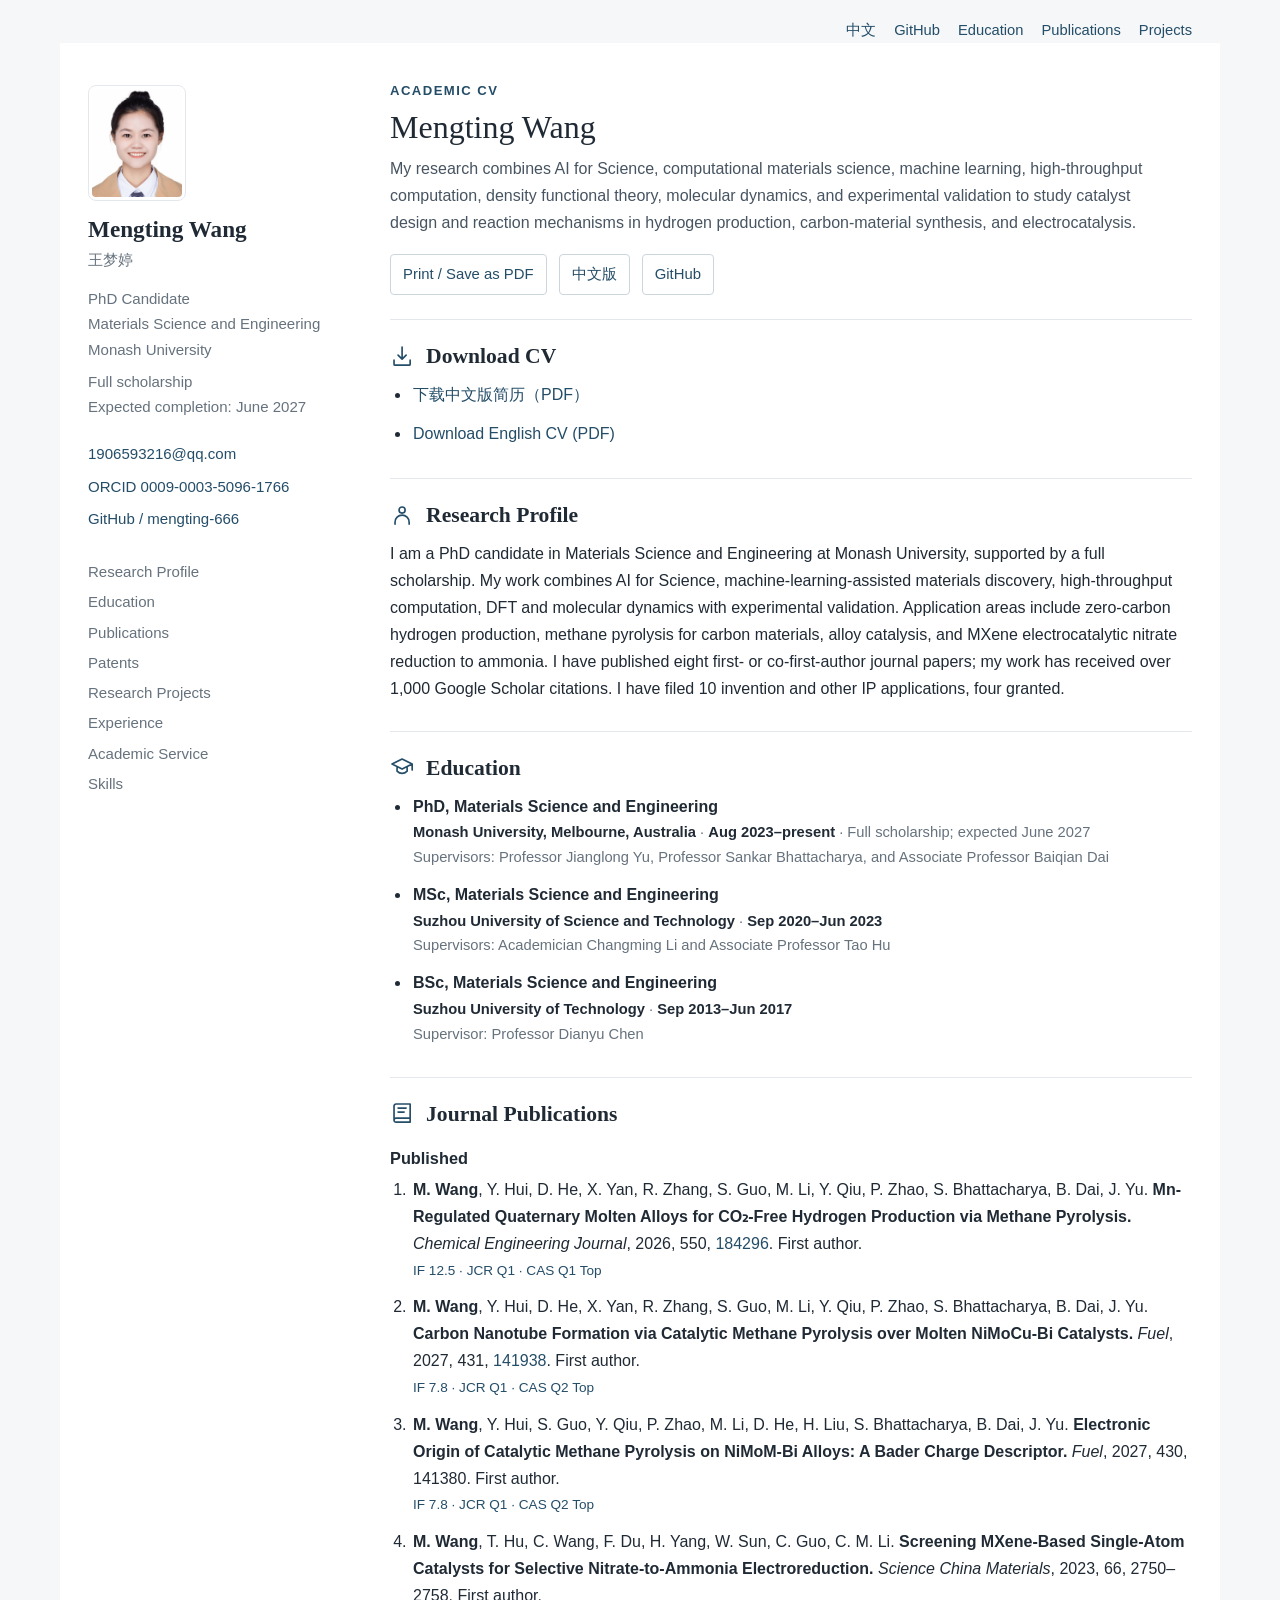
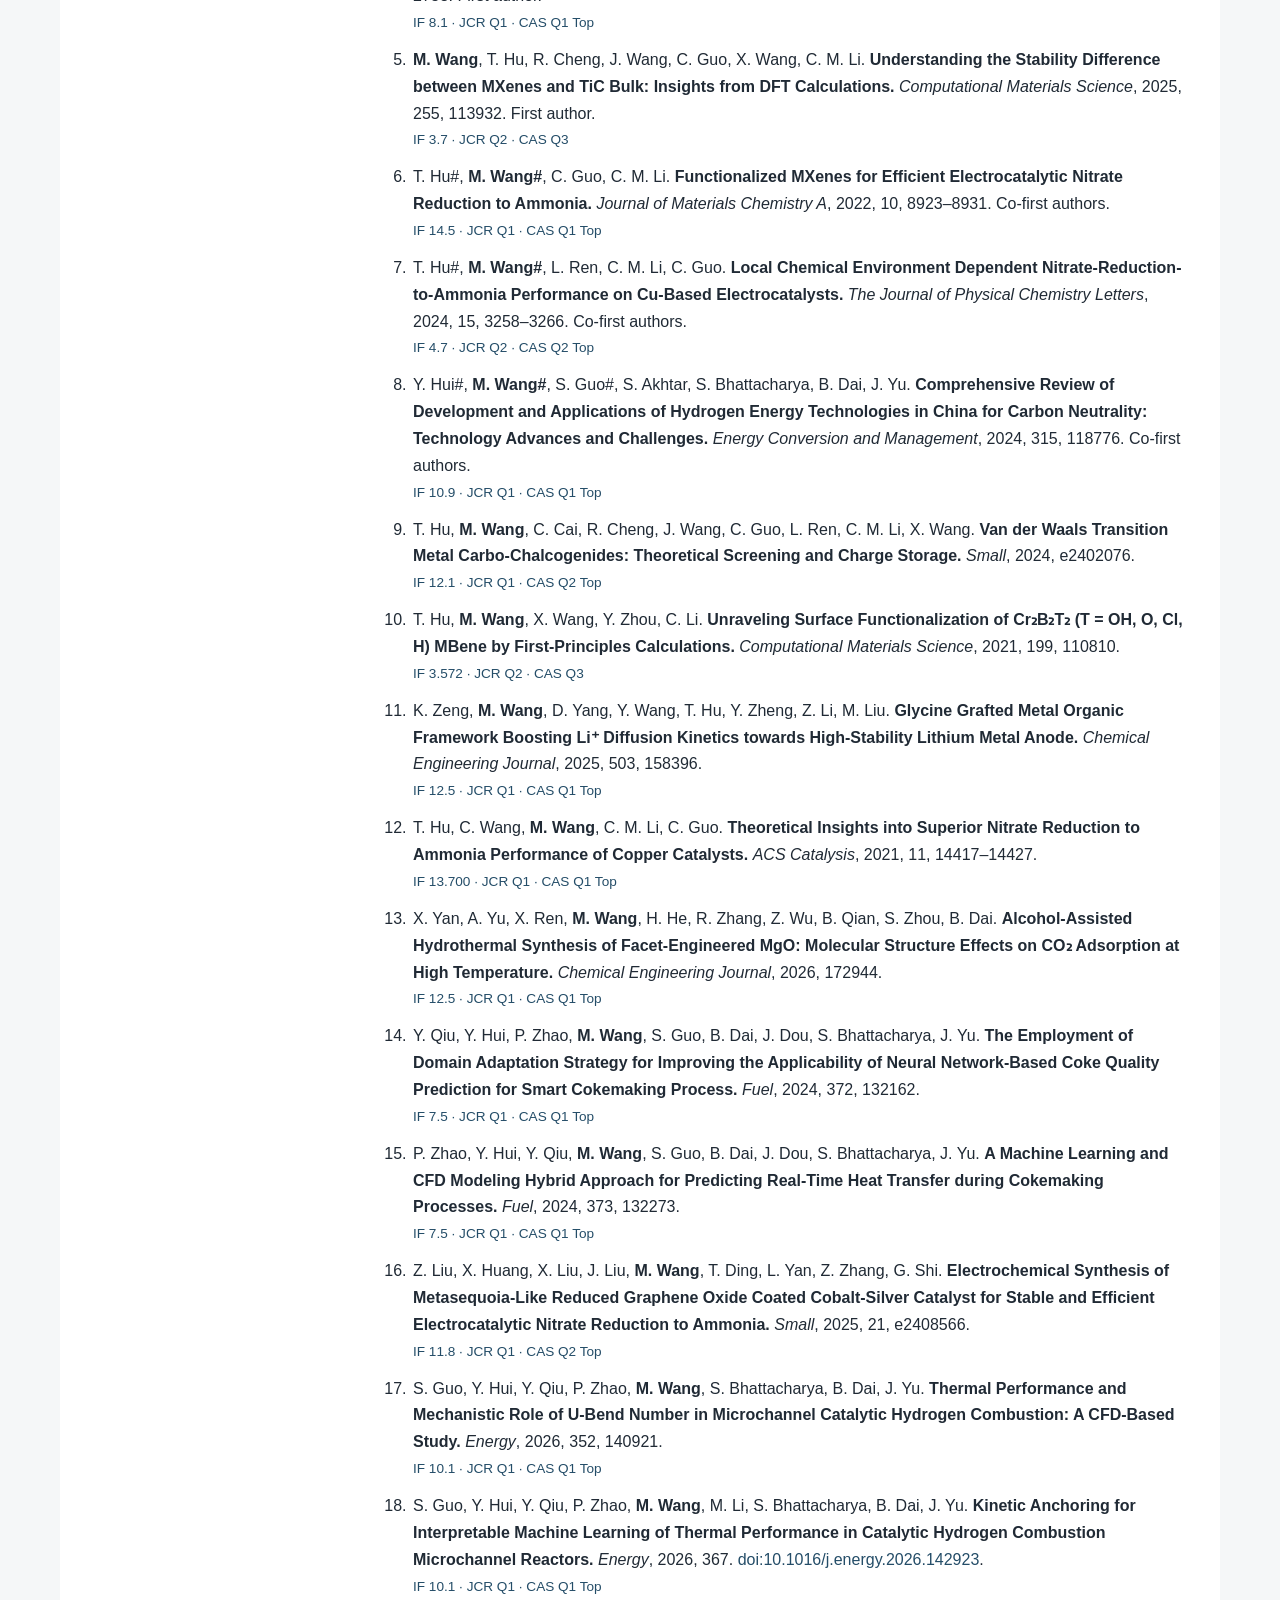
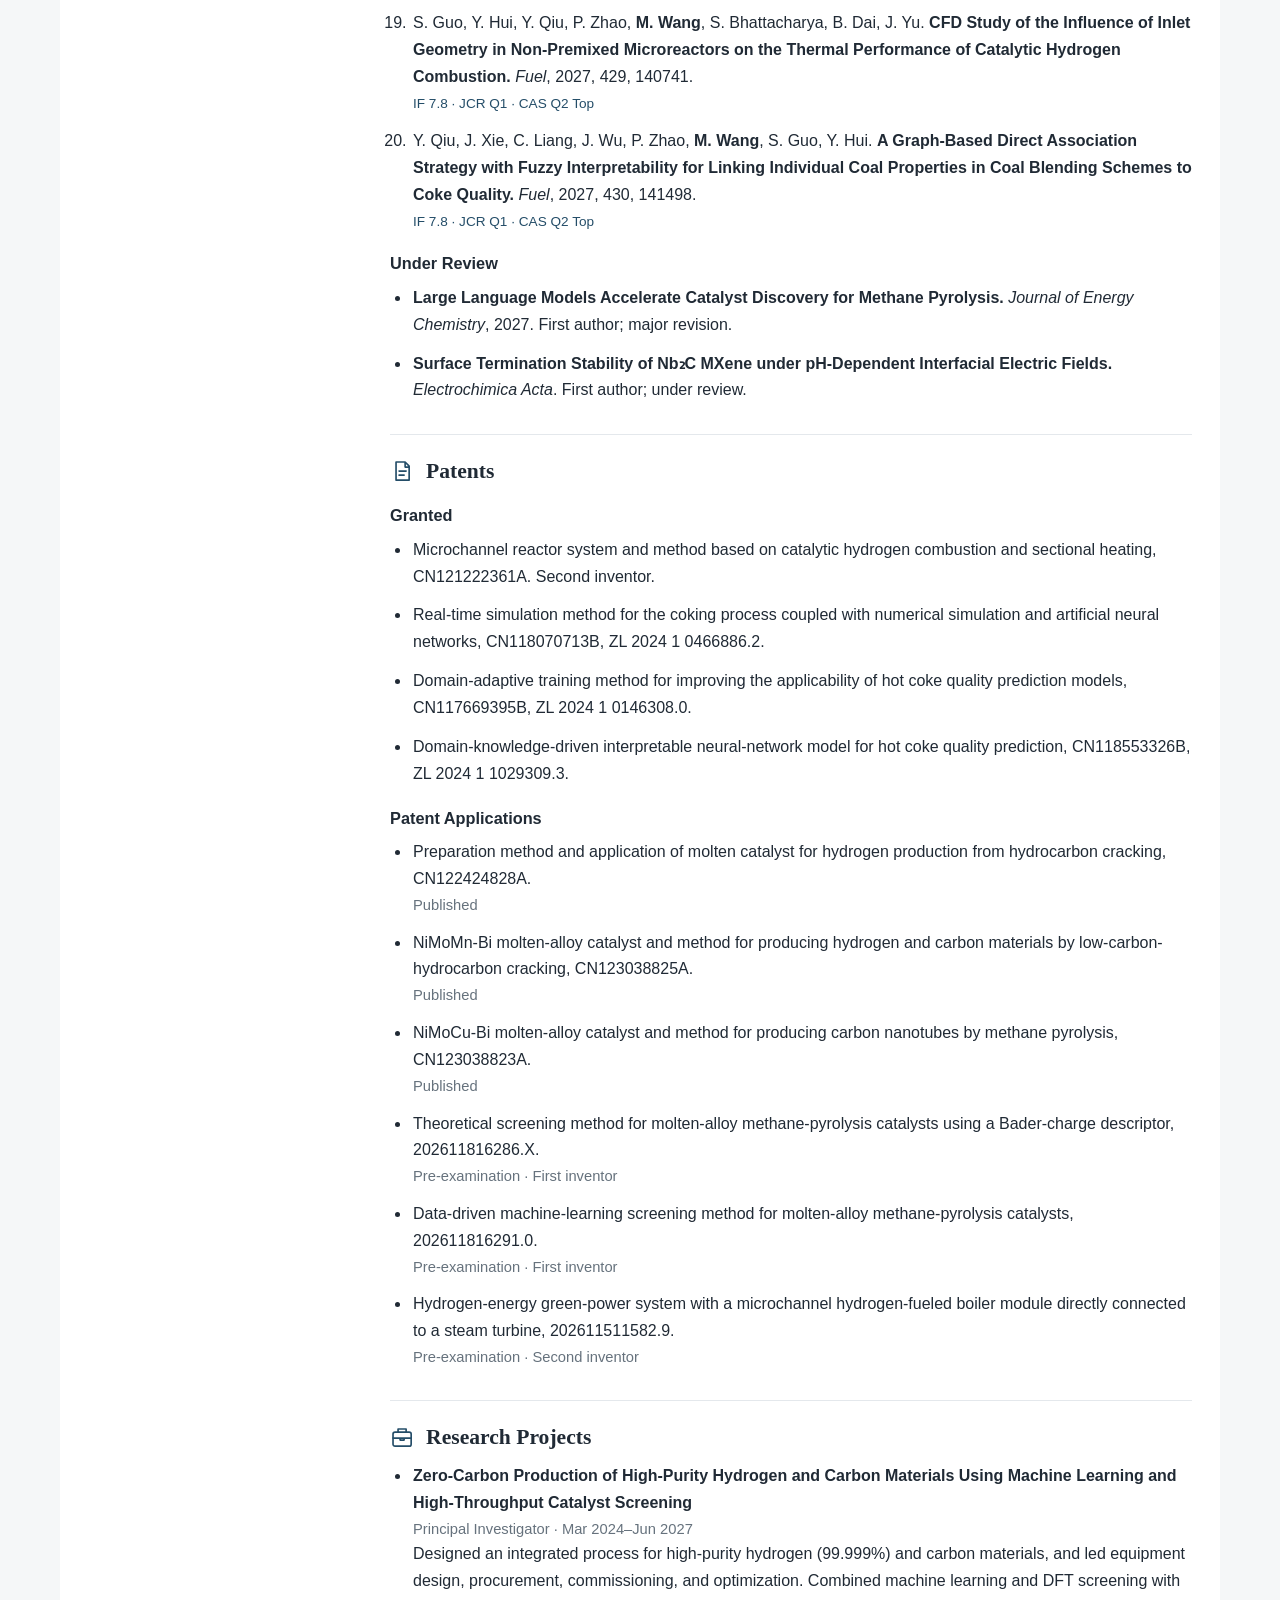
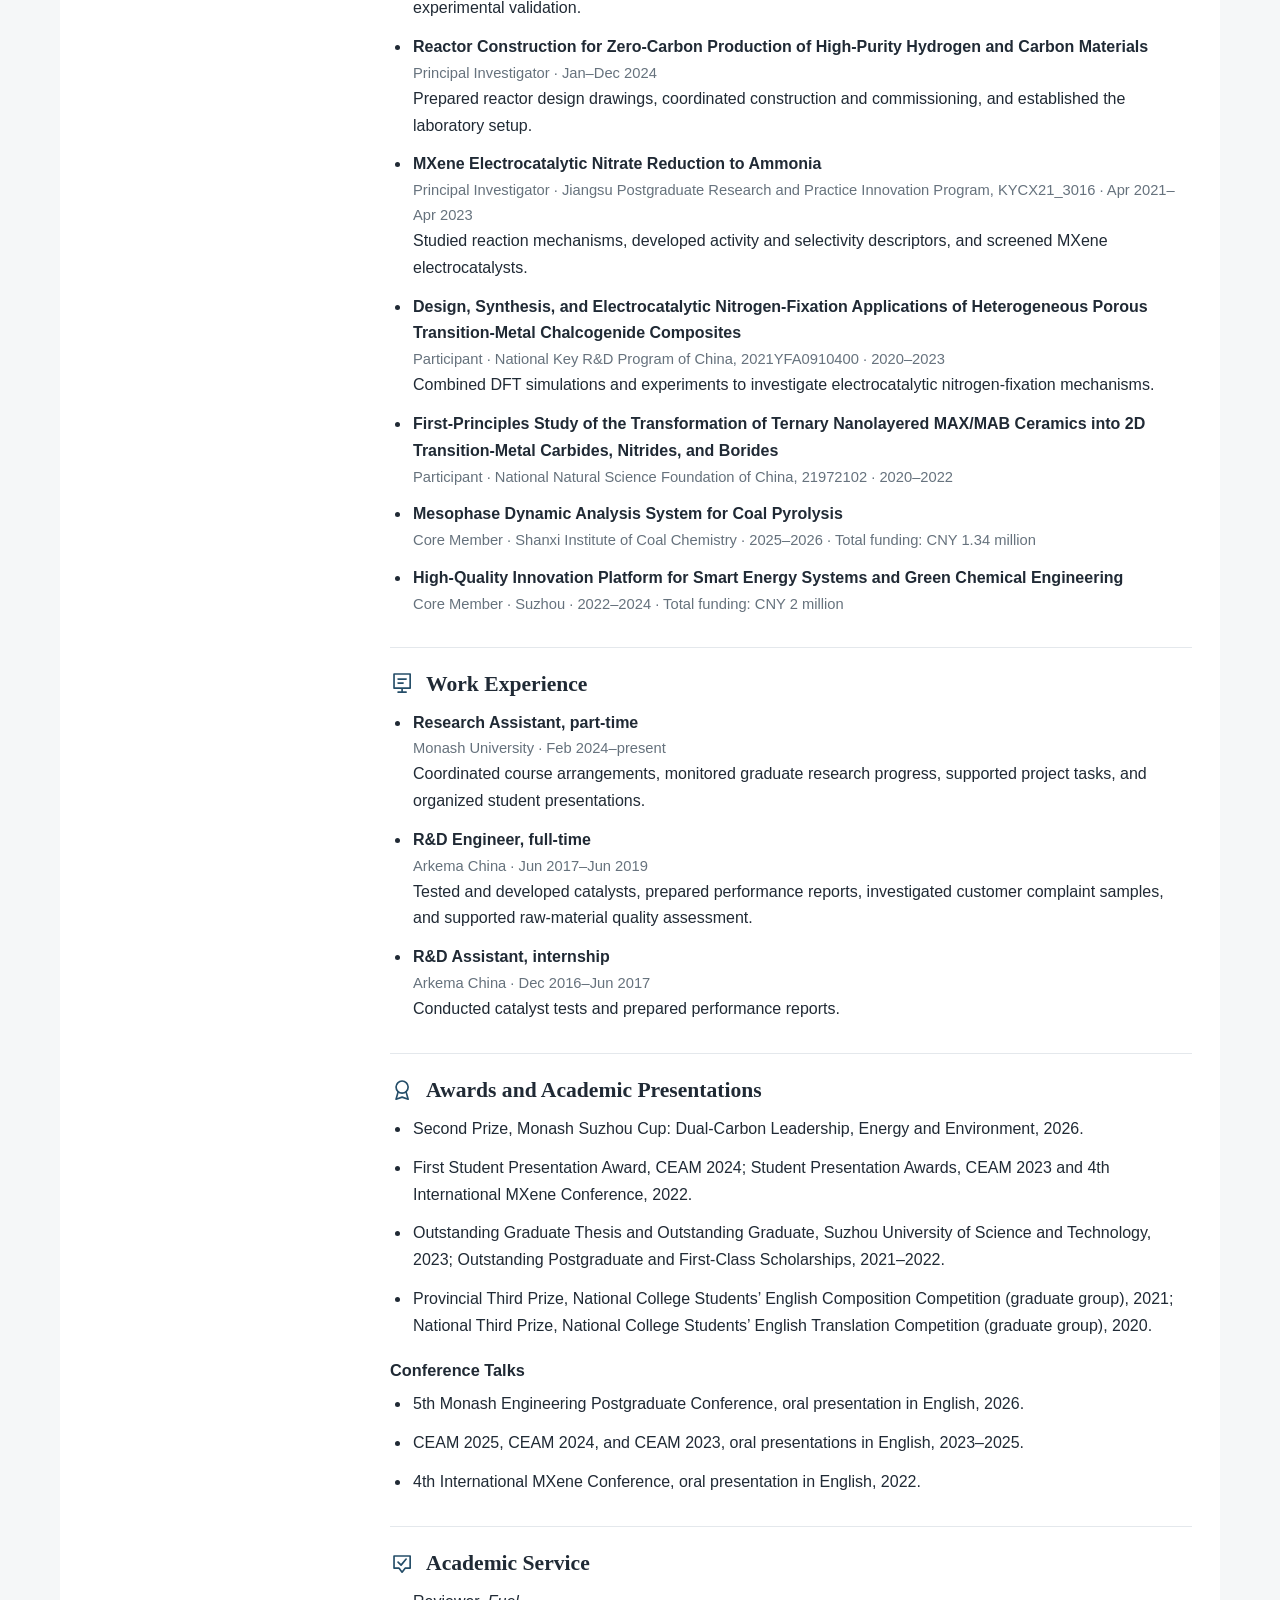
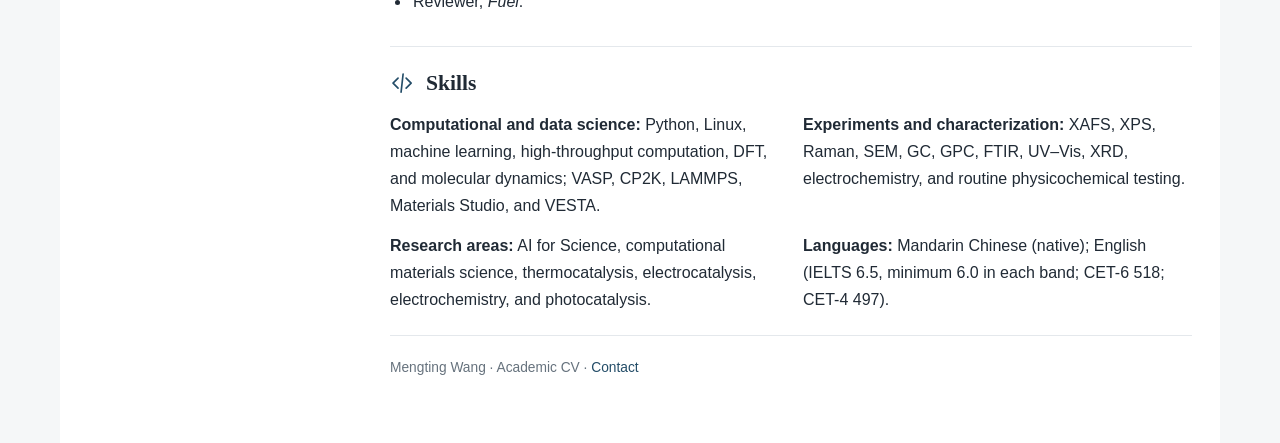
==== commit f15800c8: "Sync the previous English CV URL" ====
--- a/en/index.html
+++ b/en/index.html
@@ -1,170 +1,170 @@
-<!doctype html>
-<html lang="en">
-<head>
-  <meta charset="utf-8">
-  <meta name="viewport" content="width=device-width, initial-scale=1">
-  <meta name="description" content="Academic CV of Mengting Wang, PhD candidate in Materials Science and Engineering at Monash University.">
-  <title>Mengting Wang | Academic CV</title>
-  <link rel="stylesheet" href="../assets/cv.css">
-</head>
-<body>
-  <nav class="site-nav" aria-label="Language and page navigation">
-    <a href="../zh/index.html">中文</a><a href="https://github.com/mengting-666" target="_blank" rel="noreferrer">GitHub</a><a href="#education">Education</a><a href="#publications">Publications</a><a href="#projects">Projects</a>
-  </nav>
-  <div class="page">
-    <aside class="profile">
-      <img class="portrait" src="../assets/portrait.jpg" width="420" height="588" alt="Portrait of Mengting Wang">
-      <h1>Mengting Wang</h1>
-      <p class="name-en">王梦婷</p>
-      <p>PhD Candidate<br>Materials Science and Engineering<br>Monash University</p>
-      <p>Full scholarship<br>Expected completion: June 2027</p>
-      <div class="contact">
-        <p><a href="mailto:1906593216@qq.com">1906593216@qq.com</a></p>
-        <p><a href="https://orcid.org/0009-0003-5096-1766" target="_blank" rel="noreferrer">ORCID 0009-0003-5096-1766</a></p>
-        <p><a href="https://github.com/mengting-666" target="_blank" rel="noreferrer">GitHub / mengting-666</a></p>
-      </div>
-      <nav class="mini-nav" aria-label="CV sections">
-        <a href="#profile">Research Profile</a><a href="#education">Education</a><a href="#publications">Publications</a>
-        <a href="#patents">Patents</a><a href="#projects">Research Projects</a><a href="#experience">Experience</a>
-        <a href="#service">Academic Service</a><a href="#skills">Skills</a>
-      </nav>
-    </aside>
-    <main class="content">
-      <header class="hero">
-        <div class="eyebrow">Academic CV</div>
-        <h2>Mengting Wang</h2>
-        <p>My research combines AI for Science, computational materials science, machine learning, high-throughput computation, density functional theory, molecular dynamics, and experimental validation to study catalyst design and reaction mechanisms in hydrogen production, carbon-material synthesis, and electrocatalysis.</p>
-        <div class="actions"><button type="button" onclick="window.print()">Print / Save as PDF</button><a href="../zh/index.html">中文版</a><a href="https://github.com/mengting-666" target="_blank" rel="noreferrer">GitHub</a></div>
-      </header>
-
-      <section class="section" id="downloads">
-        <h2><svg class="section-icon" viewBox="0 0 24 24" fill="none" stroke="currentColor" stroke-width="1.65" stroke-linecap="round" stroke-linejoin="round" aria-hidden="true" focusable="false"><path d="M12 3v12m-4-4 4 4 4-4M4 16v4a1 1 0 0 0 1 1h14a1 1 0 0 0 1-1v-4"/></svg>Download CV</h2>
-        <ul class="item-list">
-          <li><a href="../files/CV_Chinese.pdf" download>下载中文版简历（PDF）</a></li>
-          <li><a href="../files/CV_English.pdf" download>Download English CV (PDF)</a></li>
-        </ul>
-      </section>
-
-      <section class="section" id="profile">
-        <h2><svg class="section-icon" viewBox="0 0 24 24" fill="none" stroke="currentColor" stroke-width="1.65" stroke-linecap="round" stroke-linejoin="round" aria-hidden="true" focusable="false"><circle cx="12" cy="7" r="3"/><path d="M5 21v-2a7 7 0 0 1 14 0v2"/></svg>Research Profile</h2>
-        <p>I am an MSc graduate in Materials Science and Engineering and a PhD candidate in Materials Science and Engineering at Monash University, supported by a full scholarship. My work combines AI for Science, machine-learning-assisted materials discovery, high-throughput computation, DFT and molecular dynamics with experimental validation. Application areas include zero-carbon hydrogen production, methane pyrolysis for carbon materials, alloy catalysis, and MXene electrocatalytic nitrate reduction to ammonia. I have published eight first- or co-first-author journal papers; my work has received over 1,000 Google Scholar citations. I have filed 10 invention and other IP applications, four granted.</p>
-      </section>
-
-      <section class="section" id="education">
-        <h2><svg class="section-icon" viewBox="0 0 24 24" fill="none" stroke="currentColor" stroke-width="1.65" stroke-linecap="round" stroke-linejoin="round" aria-hidden="true" focusable="false"><path d="m2 9 10-5 10 5-10 5-10-5Zm5 3v4c3 3 7 3 10 0v-4m5-3v6"/></svg>Education</h2>
-        <ul class="item-list">
-          <li><strong>PhD, Materials Science and Engineering</strong><span class="meta education-meta"><strong>Monash University, Melbourne, Australia</strong> · <strong>Aug 2023–present</strong> · Full scholarship; expected June 2027</span><span class="meta">Supervisors: Professor Jianglong Yu, Professor Sankar Bhattacharya, and Associate Professor Baiqian Dai</span></li>
-          <li><strong>MSc, Materials Science and Engineering</strong><span class="meta education-meta"><strong>Suzhou University of Science and Technology</strong> · <strong>Sep 2020–Jun 2023</strong></span><span class="meta">Supervisors: Academician Changming Li and Associate Professor Tao Hu</span></li>
-          <li><strong>BSc, Materials Science and Engineering</strong><span class="meta education-meta"><strong>Suzhou University of Technology</strong> · <strong>Sep 2013–Jun 2017</strong></span><span class="meta">Supervisor: Professor Dianyu Chen</span></li>
-        </ul>
-      </section>
-
-      <section class="section" id="publications">
-        <h2><svg class="section-icon" viewBox="0 0 24 24" fill="none" stroke="currentColor" stroke-width="1.65" stroke-linecap="round" stroke-linejoin="round" aria-hidden="true" focusable="false"><path d="M4 19V5a2 2 0 0 1 2-2h14v18H6a2 2 0 0 1 0-4h14M8 7h8m-8 4h6"/></svg>Journal Publications</h2>
-        <h3>Published</h3>
-        <ol class="pub-list">
-          <li><strong class="own-author">M. Wang</strong>, Y. Hui, D. He, X. Yan, R. Zhang, S. Guo, M. Li, Y. Qiu, P. Zhao, S. Bhattacharya, B. Dai, J. Yu. <strong>Mn-Regulated Quaternary Molten Alloys for CO₂-Free Hydrogen Production via Methane Pyrolysis.</strong> <em>Chemical Engineering Journal</em>, 2026, 550, <a href="https://doi.org/10.1016/j.cej.2026.184296">184296</a>. First author.<span class="journal-metrics">IF 12.5 · JCR Q1 · CAS Q1 Top</span></li>
-          <li><strong class="own-author">M. Wang</strong>, Y. Hui, D. He, X. Yan, R. Zhang, S. Guo, M. Li, Y. Qiu, P. Zhao, S. Bhattacharya, B. Dai, J. Yu. <strong>Carbon Nanotube Formation via Catalytic Methane Pyrolysis over Molten NiMoCu-Bi Catalysts.</strong> <em>Fuel</em>, 2027, 431, <a href="https://doi.org/10.1016/j.fuel.2026.141938">141938</a>. First author.<span class="journal-metrics">IF 7.8 · JCR Q1 · CAS Q2 Top</span></li>
-          <li><strong class="own-author">M. Wang</strong>, Y. Hui, S. Guo, Y. Qiu, P. Zhao, M. Li, D. He, H. Liu, S. Bhattacharya, B. Dai, J. Yu. <strong>Electronic Origin of Catalytic Methane Pyrolysis on NiMoM-Bi Alloys: A Bader Charge Descriptor.</strong> <em>Fuel</em>, 2027, 430, 141380. First author.<span class="journal-metrics">IF 7.8 · JCR Q1 · CAS Q2 Top</span></li>
-          <li><strong class="own-author">M. Wang</strong>, T. Hu, C. Wang, F. Du, H. Yang, W. Sun, C. Guo, C. M. Li. <strong>Screening MXene-Based Single-Atom Catalysts for Selective Nitrate-to-Ammonia Electroreduction.</strong> <em>Science China Materials</em>, 2023, 66, 2750–2758. First author.<span class="journal-metrics">IF 8.1 · JCR Q1 · CAS Q1 Top</span></li>
-          <li><strong class="own-author">M. Wang</strong>, T. Hu, R. Cheng, J. Wang, C. Guo, X. Wang, C. M. Li. <strong>Understanding the Stability Difference between MXenes and TiC Bulk: Insights from DFT Calculations.</strong> <em>Computational Materials Science</em>, 2025, 255, 113932. First author.<span class="journal-metrics">IF 3.7 · JCR Q2 · CAS Q3</span></li>
-          <li>T. Hu#, <strong class="own-author">M. Wang#</strong>, C. Guo, C. M. Li. <strong>Functionalized MXenes for Efficient Electrocatalytic Nitrate Reduction to Ammonia.</strong> <em>Journal of Materials Chemistry A</em>, 2022, 10, 8923–8931. Co-first authors.<span class="journal-metrics">IF 14.5 · JCR Q1 · CAS Q1 Top</span></li>
-          <li>T. Hu#, <strong class="own-author">M. Wang#</strong>, L. Ren, C. M. Li, C. Guo. <strong>Local Chemical Environment Dependent Nitrate-Reduction-to-Ammonia Performance on Cu-Based Electrocatalysts.</strong> <em>The Journal of Physical Chemistry Letters</em>, 2024, 15, 3258–3266. Co-first authors.<span class="journal-metrics">IF 4.7 · JCR Q2 · CAS Q2 Top</span></li>
-          <li>Y. Hui#, <strong class="own-author">M. Wang#</strong>, S. Guo#, S. Akhtar, S. Bhattacharya, B. Dai, J. Yu. <strong>Comprehensive Review of Development and Applications of Hydrogen Energy Technologies in China for Carbon Neutrality: Technology Advances and Challenges.</strong> <em>Energy Conversion and Management</em>, 2024, 315, 118776. Co-first authors.<span class="journal-metrics">IF 10.9 · JCR Q1 · CAS Q1 Top</span></li>
-          <li>T. Hu, <strong class="own-author">M. Wang</strong>, C. Cai, R. Cheng, J. Wang, C. Guo, L. Ren, C. M. Li, X. Wang. <strong>Van der Waals Transition Metal Carbo-Chalcogenides: Theoretical Screening and Charge Storage.</strong> <em>Small</em>, 2024, e2402076.<span class="journal-metrics">IF 12.1 · JCR Q1 · CAS Q2 Top</span></li>
-          <li>T. Hu, <strong class="own-author">M. Wang</strong>, X. Wang, Y. Zhou, C. Li. <strong>Unraveling Surface Functionalization of Cr₂B₂T₂ (T = OH, O, Cl, H) MBene by First-Principles Calculations.</strong> <em>Computational Materials Science</em>, 2021, 199, 110810.<span class="journal-metrics">IF 3.572 · JCR Q2 · CAS Q3</span></li>
-          <li>K. Zeng, <strong class="own-author">M. Wang</strong>, D. Yang, Y. Wang, T. Hu, Y. Zheng, Z. Li, M. Liu. <strong>Glycine Grafted Metal Organic Framework Boosting Li⁺ Diffusion Kinetics towards High-Stability Lithium Metal Anode.</strong> <em>Chemical Engineering Journal</em>, 2025, 503, 158396.<span class="journal-metrics">IF 12.5 · JCR Q1 · CAS Q1 Top</span></li>
-          <li>T. Hu, C. Wang, <strong class="own-author">M. Wang</strong>, C. M. Li, C. Guo. <strong>Theoretical Insights into Superior Nitrate Reduction to Ammonia Performance of Copper Catalysts.</strong> <em>ACS Catalysis</em>, 2021, 11, 14417–14427.<span class="journal-metrics">IF 13.700 · JCR Q1 · CAS Q1 Top</span></li>
-          <li>X. Yan, A. Yu, X. Ren, <strong class="own-author">M. Wang</strong>, H. He, R. Zhang, Z. Wu, B. Qian, S. Zhou, B. Dai. <strong>Alcohol-Assisted Hydrothermal Synthesis of Facet-Engineered MgO: Molecular Structure Effects on CO₂ Adsorption at High Temperature.</strong> <em>Chemical Engineering Journal</em>, 2026, 172944.<span class="journal-metrics">IF 12.5 · JCR Q1 · CAS Q1 Top</span></li>
-          <li>Y. Qiu, Y. Hui, P. Zhao, <strong class="own-author">M. Wang</strong>, S. Guo, B. Dai, J. Dou, S. Bhattacharya, J. Yu. <strong>The Employment of Domain Adaptation Strategy for Improving the Applicability of Neural Network-Based Coke Quality Prediction for Smart Cokemaking Process.</strong> <em>Fuel</em>, 2024, 372, 132162.<span class="journal-metrics">IF 7.5 · JCR Q1 · CAS Q1 Top</span></li>
-          <li>P. Zhao, Y. Hui, Y. Qiu, <strong class="own-author">M. Wang</strong>, S. Guo, B. Dai, J. Dou, S. Bhattacharya, J. Yu. <strong>A Machine Learning and CFD Modeling Hybrid Approach for Predicting Real-Time Heat Transfer during Cokemaking Processes.</strong> <em>Fuel</em>, 2024, 373, 132273.<span class="journal-metrics">IF 7.5 · JCR Q1 · CAS Q1 Top</span></li>
-          <li>Z. Liu, X. Huang, X. Liu, J. Liu, <strong class="own-author">M. Wang</strong>, T. Ding, L. Yan, Z. Zhang, G. Shi. <strong>Electrochemical Synthesis of Metasequoia-Like Reduced Graphene Oxide Coated Cobalt-Silver Catalyst for Stable and Efficient Electrocatalytic Nitrate Reduction to Ammonia.</strong> <em>Small</em>, 2025, 21, e2408566.<span class="journal-metrics">IF 11.8 · JCR Q1 · CAS Q2 Top</span></li>
-          <li>S. Guo, Y. Hui, Y. Qiu, P. Zhao, <strong class="own-author">M. Wang</strong>, S. Bhattacharya, B. Dai, J. Yu. <strong>Thermal Performance and Mechanistic Role of U-Bend Number in Microchannel Catalytic Hydrogen Combustion: A CFD-Based Study.</strong> <em>Energy</em>, 2026, 352, 140921.<span class="journal-metrics">IF 10.1 · JCR Q1 · CAS Q1 Top</span></li>
-          <li>S. Guo, Y. Hui, Y. Qiu, P. Zhao, <strong class="own-author">M. Wang</strong>, M. Li, S. Bhattacharya, B. Dai, J. Yu. <strong>Kinetic Anchoring for Interpretable Machine Learning of Thermal Performance in Catalytic Hydrogen Combustion Microchannel Reactors.</strong> <em>Energy</em>, 2026, 367. <a href="https://doi.org/10.1016/j.energy.2026.142923">doi:10.1016/j.energy.2026.142923</a>.<span class="journal-metrics">IF 10.1 · JCR Q1 · CAS Q1 Top</span></li>
-          <li>S. Guo, Y. Hui, Y. Qiu, P. Zhao, <strong class="own-author">M. Wang</strong>, S. Bhattacharya, B. Dai, J. Yu. <strong>CFD Study of the Influence of Inlet Geometry in Non-Premixed Microreactors on the Thermal Performance of Catalytic Hydrogen Combustion.</strong> <em>Fuel</em>, 2027, 429, 140741.<span class="journal-metrics">IF 7.8 · JCR Q1 · CAS Q2 Top</span></li>
-          <li>Y. Qiu, J. Xie, C. Liang, J. Wu, P. Zhao, <strong class="own-author">M. Wang</strong>, S. Guo, Y. Hui. <strong>A Graph-Based Direct Association Strategy with Fuzzy Interpretability for Linking Individual Coal Properties in Coal Blending Schemes to Coke Quality.</strong> <em>Fuel</em>, 2027, 430, 141498.<span class="journal-metrics">IF 7.8 · JCR Q1 · CAS Q2 Top</span></li>
-        </ol>
-        <h3>Under Review</h3>
-        <ul class="item-list">
-          <li><strong>Large Language Models Accelerate Catalyst Discovery for Methane Pyrolysis.</strong> <em>Journal of Energy Chemistry</em>, 2027. First author; major revision.</li>
-          <li><strong>Surface Termination Stability of Nb₂C MXene under pH-Dependent Interfacial Electric Fields.</strong> <em>Electrochimica Acta</em>. First author; under review.</li>
-        </ul>
-      </section>
-
-      <section class="section" id="patents">
-        <h2><svg class="section-icon" viewBox="0 0 24 24" fill="none" stroke="currentColor" stroke-width="1.65" stroke-linecap="round" stroke-linejoin="round" aria-hidden="true" focusable="false"><path d="M6 3h9l4 4v14H6V3Zm9 0v5h4M9 12h7m-7 4h5"/></svg>Patents</h2>
-        <h3>Granted</h3>
-        <ul class="item-list">
-          <li>Microchannel reactor system and method based on catalytic hydrogen combustion and sectional heating, CN121222361A. Second inventor.</li>
-          <li>Real-time simulation method for the coking process coupled with numerical simulation and artificial neural networks, CN118070713B, ZL 2024 1 0466886.2.</li>
-          <li>Domain-adaptive training method for improving the applicability of hot coke quality prediction models, CN117669395B, ZL 2024 1 0146308.0.</li>
-          <li>Domain-knowledge-driven interpretable neural-network model for hot coke quality prediction, CN118553326B, ZL 2024 1 1029309.3.</li>
-        </ul>
-        <h3>Patent Applications</h3>
-        <ul class="item-list">
-          <li>Preparation method and application of molten catalyst for hydrogen production from hydrocarbon cracking, CN122424828A. <span class="meta">Published</span></li>
-          <li>NiMoMn-Bi molten-alloy catalyst and method for producing hydrogen and carbon materials by low-carbon-hydrocarbon cracking, CN123038825A. <span class="meta">Published</span></li>
-          <li>NiMoCu-Bi molten-alloy catalyst and method for producing carbon nanotubes by methane pyrolysis, CN123038823A. <span class="meta">Published</span></li>
-          <li>Theoretical screening method for molten-alloy methane-pyrolysis catalysts using a Bader-charge descriptor, 202611816286.X. <span class="meta">Pre-examination · First inventor</span></li>
-          <li>Data-driven machine-learning screening method for molten-alloy methane-pyrolysis catalysts, 202611816291.0. <span class="meta">Pre-examination · First inventor</span></li>
-          <li>Hydrogen-energy green-power system with a microchannel hydrogen-fueled boiler module directly connected to a steam turbine, 202611511582.9. <span class="meta">Pre-examination · Second inventor</span></li>
-        </ul>
-      </section>
-
-      <section class="section" id="projects">
-        <h2><svg class="section-icon" viewBox="0 0 24 24" fill="none" stroke="currentColor" stroke-width="1.65" stroke-linecap="round" stroke-linejoin="round" aria-hidden="true" focusable="false"><rect x="3" y="7" width="18" height="14" rx="2"/><path d="M8 7V4h8v3M3 13h18m-11 0v2h4v-2"/></svg>Research Projects</h2>
-        <ul class="item-list">
-          <li><strong>Zero-Carbon Production of High-Purity Hydrogen and Carbon Materials Using Machine Learning and High-Throughput Catalyst Screening</strong><span class="meta">Principal Investigator · Mar 2024–Jun 2027</span>Designed an integrated process for high-purity hydrogen (99.999%) and carbon materials, and led equipment design, procurement, commissioning, and optimization. Combined machine learning and DFT screening with experimental validation.</li>
-          <li><strong>Reactor Construction for Zero-Carbon Production of High-Purity Hydrogen and Carbon Materials</strong><span class="meta">Principal Investigator · Jan–Dec 2024</span>Prepared reactor design drawings, coordinated construction and commissioning, and established the laboratory setup.</li>
-          <li><strong>MXene Electrocatalytic Nitrate Reduction to Ammonia</strong><span class="meta">Principal Investigator · Jiangsu Postgraduate Research and Practice Innovation Program, KYCX21_3016 · Apr 2021–Apr 2023</span>Studied reaction mechanisms, developed activity and selectivity descriptors, and screened MXene electrocatalysts.</li>
-          <li><strong>Design, Synthesis, and Electrocatalytic Nitrogen-Fixation Applications of Heterogeneous Porous Transition-Metal Chalcogenide Composites</strong><span class="meta">Participant · National Key R&amp;D Program of China, 2021YFA0910400 · 2020–2023</span>Combined DFT simulations and experiments to investigate electrocatalytic nitrogen-fixation mechanisms.</li>
-          <li><strong>First-Principles Study of the Transformation of Ternary Nanolayered MAX/MAB Ceramics into 2D Transition-Metal Carbides, Nitrides, and Borides</strong><span class="meta">Participant · National Natural Science Foundation of China, 21972102 · 2020–2022</span></li>
-          <li><strong>Mesophase Dynamic Analysis System for Coal Pyrolysis</strong><span class="meta">Core Member · Shanxi Institute of Coal Chemistry · 2025–2026 · Total funding: CNY 1.34 million</span></li>
-          <li><strong>High-Quality Innovation Platform for Smart Energy Systems and Green Chemical Engineering</strong><span class="meta">Core Member · Suzhou · 2022–2024 · Total funding: CNY 2 million</span></li>
-        </ul>
-      </section>
-
-      <section class="section" id="experience">
-        <h2><svg class="section-icon" viewBox="0 0 24 24" fill="none" stroke="currentColor" stroke-width="1.65" stroke-linecap="round" stroke-linejoin="round" aria-hidden="true" focusable="false"><path d="M8 21h8m-4-4v4M4 3h16v14H4zM8 8h8m-8 4h5"/></svg>Work Experience</h2>
-        <ul class="item-list">
-          <li><strong>Research Assistant, part-time</strong><span class="meta">Monash University · Feb 2024–present</span>Coordinated course arrangements, monitored graduate research progress, supported project tasks, and organized student presentations.</li>
-          <li><strong>R&amp;D Engineer, full-time</strong><span class="meta">Arkema China · Jun 2017–Jun 2019</span>Tested and developed catalysts, prepared performance reports, investigated customer complaint samples, and supported raw-material quality assessment.</li>
-          <li><strong>R&amp;D Assistant, internship</strong><span class="meta">Arkema China · Dec 2016–Jun 2017</span>Conducted catalyst tests and prepared performance reports.</li>
-        </ul>
-      </section>
-
-      <section class="section" id="awards">
-        <h2><svg class="section-icon" viewBox="0 0 24 24" fill="none" stroke="currentColor" stroke-width="1.65" stroke-linecap="round" stroke-linejoin="round" aria-hidden="true" focusable="false"><circle cx="12" cy="9" r="6"/><path d="m8 14-2 7 6-2 6 2-2-7"/></svg>Awards and Academic Presentations</h2>
-        <ul class="item-list">
-          <li>Second Prize, Monash Suzhou Cup: Dual-Carbon Leadership, Energy and Environment, 2026.</li>
-          <li>First Student Presentation Award, CEAM 2024; Student Presentation Awards, CEAM 2023 and 4th International MXene Conference, 2022.</li>
-          <li>Outstanding Graduate Thesis and Outstanding Graduate, Suzhou University of Science and Technology, 2023; Outstanding Postgraduate and First-Class Scholarships, 2021–2022.</li>
-          <li>Provincial Third Prize, National College Students’ English Composition Competition (graduate group), 2021; National Third Prize, National College Students’ English Translation Competition (graduate group), 2020.</li>
-        </ul>
-        <h3>Conference Talks</h3>
-        <ul class="item-list">
-          <li>5th Monash Engineering Postgraduate Conference, oral presentation in English, 2026.</li>
-          <li>CEAM 2025, CEAM 2024, and CEAM 2023, oral presentations in English, 2023–2025.</li>
-          <li>4th International MXene Conference, oral presentation in English, 2022.</li>
-        </ul>
-      </section>
-
-      <section class="section" id="service">
-        <h2><svg class="section-icon" viewBox="0 0 24 24" fill="none" stroke="currentColor" stroke-width="1.65" stroke-linecap="round" stroke-linejoin="round" aria-hidden="true" focusable="false"><path d="M20 5H4v12h5l3 4 3-4h5zM8 11l3 3 5-6"/></svg>Academic Service</h2>
-        <ul class="item-list"><li>Reviewer, <em>Fuel</em>.</li></ul>
-      </section>
-
-      <section class="section" id="skills">
-        <h2><svg class="section-icon" viewBox="0 0 24 24" fill="none" stroke="currentColor" stroke-width="1.65" stroke-linecap="round" stroke-linejoin="round" aria-hidden="true" focusable="false"><path d="m8 7-5 5 5 5m8-10 5 5-5 5m-3-14-2 18"/></svg>Skills</h2>
-        <div class="skill-grid">
-          <p><strong>Computational and data science:</strong> Python, Linux, machine learning, high-throughput computation, DFT, and molecular dynamics; VASP, CP2K, LAMMPS, Materials Studio, and VESTA.</p>
-          <p><strong>Experiments and characterization:</strong> XAFS, XPS, Raman, SEM, GC, GPC, FTIR, UV–Vis, XRD, electrochemistry, and routine physicochemical testing.</p>
-          <p><strong>Research areas:</strong> AI for Science, computational materials science, thermocatalysis, electrocatalysis, electrochemistry, and photocatalysis.</p>
-          <p><strong>Languages:</strong> Mandarin Chinese (native); English (IELTS 6.5, minimum 6.0 in each band; CET-6 518; CET-4 497).</p>
-        </div>
-      </section>
-      <footer class="footer">Mengting Wang · Academic CV · <a href="mailto:1906593216@qq.com">Contact</a></footer>
-    </main>
-  </div>
-</body>
-</html>
+<!doctype html>
+<html lang="en">
+<head>
+  <meta charset="utf-8">
+  <meta name="viewport" content="width=device-width, initial-scale=1">
+  <meta name="description" content="Academic CV of Mengting Wang, PhD candidate in Materials Science and Engineering at Monash University.">
+  <title>Mengting Wang | Academic CV</title>
+  <link rel="stylesheet" href="../assets/cv.css">
+</head>
+<body>
+  <nav class="site-nav" aria-label="Language and page navigation">
+    <a href="../zh/index.html">中文</a><a href="https://github.com/mengting-666" target="_blank" rel="noreferrer">GitHub</a><a href="#education">Education</a><a href="#publications">Publications</a><a href="#projects">Projects</a>
+  </nav>
+  <div class="page">
+    <aside class="profile">
+      <img class="portrait" src="../assets/portrait.jpg" width="420" height="588" alt="Portrait of Mengting Wang">
+      <h1>Mengting Wang</h1>
+      <p class="name-en">王梦婷</p>
+      <p>PhD Candidate<br>Materials Science and Engineering<br>Monash University</p>
+      <p>Full scholarship<br>Expected completion: June 2027</p>
+      <div class="contact">
+        <p><a href="mailto:1906593216@qq.com">1906593216@qq.com</a></p>
+        <p><a href="https://orcid.org/0009-0003-5096-1766" target="_blank" rel="noreferrer">ORCID 0009-0003-5096-1766</a></p>
+        <p><a href="https://github.com/mengting-666" target="_blank" rel="noreferrer">GitHub / mengting-666</a></p>
+      </div>
+      <nav class="mini-nav" aria-label="CV sections">
+        <a href="#profile">Research Profile</a><a href="#education">Education</a><a href="#publications">Publications</a>
+        <a href="#patents">Patents</a><a href="#projects">Research Projects</a><a href="#experience">Experience</a>
+        <a href="#service">Academic Service</a><a href="#skills">Skills</a>
+      </nav>
+    </aside>
+    <main class="content">
+      <header class="hero">
+        <div class="eyebrow">Academic CV</div>
+        <h2>Mengting Wang</h2>
+        <p>My research combines AI for Science, computational materials science, machine learning, high-throughput computation, density functional theory, molecular dynamics, and experimental validation to study catalyst design and reaction mechanisms in hydrogen production, carbon-material synthesis, and electrocatalysis.</p>
+        <div class="actions"><button type="button" onclick="window.print()">Print / Save as PDF</button><a href="../zh/index.html">中文版</a><a href="https://github.com/mengting-666" target="_blank" rel="noreferrer">GitHub</a></div>
+      </header>
+
+      <section class="section" id="downloads">
+        <h2><svg class="section-icon" viewBox="0 0 24 24" fill="none" stroke="currentColor" stroke-width="1.65" stroke-linecap="round" stroke-linejoin="round" aria-hidden="true" focusable="false"><path d="M12 3v12m-4-4 4 4 4-4M4 16v4a1 1 0 0 0 1 1h14a1 1 0 0 0 1-1v-4"/></svg>Download CV</h2>
+        <ul class="item-list">
+          <li><a href="../files/CV_Chinese.pdf" download>下载中文版简历（PDF）</a></li>
+          <li><a href="../files/CV_English.pdf" download>Download English CV (PDF)</a></li>
+        </ul>
+      </section>
+
+      <section class="section" id="profile">
+        <h2><svg class="section-icon" viewBox="0 0 24 24" fill="none" stroke="currentColor" stroke-width="1.65" stroke-linecap="round" stroke-linejoin="round" aria-hidden="true" focusable="false"><circle cx="12" cy="7" r="3"/><path d="M5 21v-2a7 7 0 0 1 14 0v2"/></svg>Research Profile</h2>
+        <p>I am a PhD candidate in Materials Science and Engineering at Monash University, supported by a full scholarship. My work combines AI for Science, machine-learning-assisted materials discovery, high-throughput computation, DFT and molecular dynamics with experimental validation. Application areas include zero-carbon hydrogen production, methane pyrolysis for carbon materials, alloy catalysis, and MXene electrocatalytic nitrate reduction to ammonia. I have published eight first- or co-first-author journal papers; my work has received over 1,000 Google Scholar citations. I have filed 10 invention and other IP applications, four granted.</p>
+      </section>
+
+      <section class="section" id="education">
+        <h2><svg class="section-icon" viewBox="0 0 24 24" fill="none" stroke="currentColor" stroke-width="1.65" stroke-linecap="round" stroke-linejoin="round" aria-hidden="true" focusable="false"><path d="m2 9 10-5 10 5-10 5-10-5Zm5 3v4c3 3 7 3 10 0v-4m5-3v6"/></svg>Education</h2>
+        <ul class="item-list">
+          <li><strong>PhD, Materials Science and Engineering</strong><span class="meta education-meta"><strong>Monash University, Melbourne, Australia</strong> · <strong>Aug 2023–present</strong> · Full scholarship; expected June 2027</span><span class="meta">Supervisors: Professor Jianglong Yu, Professor Sankar Bhattacharya, and Associate Professor Baiqian Dai</span></li>
+          <li><strong>MSc, Materials Science and Engineering</strong><span class="meta education-meta"><strong>Suzhou University of Science and Technology</strong> · <strong>Sep 2020–Jun 2023</strong></span><span class="meta">Supervisors: Academician Changming Li and Associate Professor Tao Hu</span></li>
+          <li><strong>BSc, Materials Science and Engineering</strong><span class="meta education-meta"><strong>Suzhou University of Technology</strong> · <strong>Sep 2013–Jun 2017</strong></span><span class="meta">Supervisor: Professor Dianyu Chen</span></li>
+        </ul>
+      </section>
+
+      <section class="section" id="publications">
+        <h2><svg class="section-icon" viewBox="0 0 24 24" fill="none" stroke="currentColor" stroke-width="1.65" stroke-linecap="round" stroke-linejoin="round" aria-hidden="true" focusable="false"><path d="M4 19V5a2 2 0 0 1 2-2h14v18H6a2 2 0 0 1 0-4h14M8 7h8m-8 4h6"/></svg>Journal Publications</h2>
+        <h3>Published</h3>
+        <ol class="pub-list">
+          <li><strong class="own-author">M. Wang</strong>, Y. Hui, D. He, X. Yan, R. Zhang, S. Guo, M. Li, Y. Qiu, P. Zhao, S. Bhattacharya, B. Dai, J. Yu. <strong>Mn-Regulated Quaternary Molten Alloys for CO₂-Free Hydrogen Production via Methane Pyrolysis.</strong> <em>Chemical Engineering Journal</em>, 2026, 550, <a href="https://doi.org/10.1016/j.cej.2026.184296">184296</a>. First author.<span class="journal-metrics">IF 12.5 · JCR Q1 · CAS Q1 Top</span></li>
+          <li><strong class="own-author">M. Wang</strong>, Y. Hui, D. He, X. Yan, R. Zhang, S. Guo, M. Li, Y. Qiu, P. Zhao, S. Bhattacharya, B. Dai, J. Yu. <strong>Carbon Nanotube Formation via Catalytic Methane Pyrolysis over Molten NiMoCu-Bi Catalysts.</strong> <em>Fuel</em>, 2027, 431, <a href="https://doi.org/10.1016/j.fuel.2026.141938">141938</a>. First author.<span class="journal-metrics">IF 7.8 · JCR Q1 · CAS Q2 Top</span></li>
+          <li><strong class="own-author">M. Wang</strong>, Y. Hui, S. Guo, Y. Qiu, P. Zhao, M. Li, D. He, H. Liu, S. Bhattacharya, B. Dai, J. Yu. <strong>Electronic Origin of Catalytic Methane Pyrolysis on NiMoM-Bi Alloys: A Bader Charge Descriptor.</strong> <em>Fuel</em>, 2027, 430, 141380. First author.<span class="journal-metrics">IF 7.8 · JCR Q1 · CAS Q2 Top</span></li>
+          <li><strong class="own-author">M. Wang</strong>, T. Hu, C. Wang, F. Du, H. Yang, W. Sun, C. Guo, C. M. Li. <strong>Screening MXene-Based Single-Atom Catalysts for Selective Nitrate-to-Ammonia Electroreduction.</strong> <em>Science China Materials</em>, 2023, 66, 2750–2758. First author.<span class="journal-metrics">IF 8.1 · JCR Q1 · CAS Q1 Top</span></li>
+          <li><strong class="own-author">M. Wang</strong>, T. Hu, R. Cheng, J. Wang, C. Guo, X. Wang, C. M. Li. <strong>Understanding the Stability Difference between MXenes and TiC Bulk: Insights from DFT Calculations.</strong> <em>Computational Materials Science</em>, 2025, 255, 113932. First author.<span class="journal-metrics">IF 3.7 · JCR Q2 · CAS Q3</span></li>
+          <li>T. Hu#, <strong class="own-author">M. Wang#</strong>, C. Guo, C. M. Li. <strong>Functionalized MXenes for Efficient Electrocatalytic Nitrate Reduction to Ammonia.</strong> <em>Journal of Materials Chemistry A</em>, 2022, 10, 8923–8931. Co-first authors.<span class="journal-metrics">IF 14.5 · JCR Q1 · CAS Q1 Top</span></li>
+          <li>T. Hu#, <strong class="own-author">M. Wang#</strong>, L. Ren, C. M. Li, C. Guo. <strong>Local Chemical Environment Dependent Nitrate-Reduction-to-Ammonia Performance on Cu-Based Electrocatalysts.</strong> <em>The Journal of Physical Chemistry Letters</em>, 2024, 15, 3258–3266. Co-first authors.<span class="journal-metrics">IF 4.7 · JCR Q2 · CAS Q2 Top</span></li>
+          <li>Y. Hui#, <strong class="own-author">M. Wang#</strong>, S. Guo#, S. Akhtar, S. Bhattacharya, B. Dai, J. Yu. <strong>Comprehensive Review of Development and Applications of Hydrogen Energy Technologies in China for Carbon Neutrality: Technology Advances and Challenges.</strong> <em>Energy Conversion and Management</em>, 2024, 315, 118776. Co-first authors.<span class="journal-metrics">IF 10.9 · JCR Q1 · CAS Q1 Top</span></li>
+          <li>T. Hu, <strong class="own-author">M. Wang</strong>, C. Cai, R. Cheng, J. Wang, C. Guo, L. Ren, C. M. Li, X. Wang. <strong>Van der Waals Transition Metal Carbo-Chalcogenides: Theoretical Screening and Charge Storage.</strong> <em>Small</em>, 2024, e2402076.<span class="journal-metrics">IF 12.1 · JCR Q1 · CAS Q2 Top</span></li>
+          <li>T. Hu, <strong class="own-author">M. Wang</strong>, X. Wang, Y. Zhou, C. Li. <strong>Unraveling Surface Functionalization of Cr₂B₂T₂ (T = OH, O, Cl, H) MBene by First-Principles Calculations.</strong> <em>Computational Materials Science</em>, 2021, 199, 110810.<span class="journal-metrics">IF 3.572 · JCR Q2 · CAS Q3</span></li>
+          <li>K. Zeng, <strong class="own-author">M. Wang</strong>, D. Yang, Y. Wang, T. Hu, Y. Zheng, Z. Li, M. Liu. <strong>Glycine Grafted Metal Organic Framework Boosting Li⁺ Diffusion Kinetics towards High-Stability Lithium Metal Anode.</strong> <em>Chemical Engineering Journal</em>, 2025, 503, 158396.<span class="journal-metrics">IF 12.5 · JCR Q1 · CAS Q1 Top</span></li>
+          <li>T. Hu, C. Wang, <strong class="own-author">M. Wang</strong>, C. M. Li, C. Guo. <strong>Theoretical Insights into Superior Nitrate Reduction to Ammonia Performance of Copper Catalysts.</strong> <em>ACS Catalysis</em>, 2021, 11, 14417–14427.<span class="journal-metrics">IF 13.700 · JCR Q1 · CAS Q1 Top</span></li>
+          <li>X. Yan, A. Yu, X. Ren, <strong class="own-author">M. Wang</strong>, H. He, R. Zhang, Z. Wu, B. Qian, S. Zhou, B. Dai. <strong>Alcohol-Assisted Hydrothermal Synthesis of Facet-Engineered MgO: Molecular Structure Effects on CO₂ Adsorption at High Temperature.</strong> <em>Chemical Engineering Journal</em>, 2026, 172944.<span class="journal-metrics">IF 12.5 · JCR Q1 · CAS Q1 Top</span></li>
+          <li>Y. Qiu, Y. Hui, P. Zhao, <strong class="own-author">M. Wang</strong>, S. Guo, B. Dai, J. Dou, S. Bhattacharya, J. Yu. <strong>The Employment of Domain Adaptation Strategy for Improving the Applicability of Neural Network-Based Coke Quality Prediction for Smart Cokemaking Process.</strong> <em>Fuel</em>, 2024, 372, 132162.<span class="journal-metrics">IF 7.5 · JCR Q1 · CAS Q1 Top</span></li>
+          <li>P. Zhao, Y. Hui, Y. Qiu, <strong class="own-author">M. Wang</strong>, S. Guo, B. Dai, J. Dou, S. Bhattacharya, J. Yu. <strong>A Machine Learning and CFD Modeling Hybrid Approach for Predicting Real-Time Heat Transfer during Cokemaking Processes.</strong> <em>Fuel</em>, 2024, 373, 132273.<span class="journal-metrics">IF 7.5 · JCR Q1 · CAS Q1 Top</span></li>
+          <li>Z. Liu, X. Huang, X. Liu, J. Liu, <strong class="own-author">M. Wang</strong>, T. Ding, L. Yan, Z. Zhang, G. Shi. <strong>Electrochemical Synthesis of Metasequoia-Like Reduced Graphene Oxide Coated Cobalt-Silver Catalyst for Stable and Efficient Electrocatalytic Nitrate Reduction to Ammonia.</strong> <em>Small</em>, 2025, 21, e2408566.<span class="journal-metrics">IF 11.8 · JCR Q1 · CAS Q2 Top</span></li>
+          <li>S. Guo, Y. Hui, Y. Qiu, P. Zhao, <strong class="own-author">M. Wang</strong>, S. Bhattacharya, B. Dai, J. Yu. <strong>Thermal Performance and Mechanistic Role of U-Bend Number in Microchannel Catalytic Hydrogen Combustion: A CFD-Based Study.</strong> <em>Energy</em>, 2026, 352, 140921.<span class="journal-metrics">IF 10.1 · JCR Q1 · CAS Q1 Top</span></li>
+          <li>S. Guo, Y. Hui, Y. Qiu, P. Zhao, <strong class="own-author">M. Wang</strong>, M. Li, S. Bhattacharya, B. Dai, J. Yu. <strong>Kinetic Anchoring for Interpretable Machine Learning of Thermal Performance in Catalytic Hydrogen Combustion Microchannel Reactors.</strong> <em>Energy</em>, 2026, 367. <a href="https://doi.org/10.1016/j.energy.2026.142923">doi:10.1016/j.energy.2026.142923</a>.<span class="journal-metrics">IF 10.1 · JCR Q1 · CAS Q1 Top</span></li>
+          <li>S. Guo, Y. Hui, Y. Qiu, P. Zhao, <strong class="own-author">M. Wang</strong>, S. Bhattacharya, B. Dai, J. Yu. <strong>CFD Study of the Influence of Inlet Geometry in Non-Premixed Microreactors on the Thermal Performance of Catalytic Hydrogen Combustion.</strong> <em>Fuel</em>, 2027, 429, 140741.<span class="journal-metrics">IF 7.8 · JCR Q1 · CAS Q2 Top</span></li>
+          <li>Y. Qiu, J. Xie, C. Liang, J. Wu, P. Zhao, <strong class="own-author">M. Wang</strong>, S. Guo, Y. Hui. <strong>A Graph-Based Direct Association Strategy with Fuzzy Interpretability for Linking Individual Coal Properties in Coal Blending Schemes to Coke Quality.</strong> <em>Fuel</em>, 2027, 430, 141498.<span class="journal-metrics">IF 7.8 · JCR Q1 · CAS Q2 Top</span></li>
+        </ol>
+        <h3>Under Review</h3>
+        <ul class="item-list">
+          <li><strong>Large Language Models Accelerate Catalyst Discovery for Methane Pyrolysis.</strong> <em>Journal of Energy Chemistry</em>, 2027. First author; major revision.</li>
+          <li><strong>Surface Termination Stability of Nb₂C MXene under pH-Dependent Interfacial Electric Fields.</strong> <em>Electrochimica Acta</em>. First author; under review.</li>
+        </ul>
+      </section>
+
+      <section class="section" id="patents">
+        <h2><svg class="section-icon" viewBox="0 0 24 24" fill="none" stroke="currentColor" stroke-width="1.65" stroke-linecap="round" stroke-linejoin="round" aria-hidden="true" focusable="false"><path d="M6 3h9l4 4v14H6V3Zm9 0v5h4M9 12h7m-7 4h5"/></svg>Patents</h2>
+        <h3>Granted</h3>
+        <ul class="item-list">
+          <li>Microchannel reactor system and method based on catalytic hydrogen combustion and sectional heating, CN121222361A. Second inventor.</li>
+          <li>Real-time simulation method for the coking process coupled with numerical simulation and artificial neural networks, CN118070713B, ZL 2024 1 0466886.2.</li>
+          <li>Domain-adaptive training method for improving the applicability of hot coke quality prediction models, CN117669395B, ZL 2024 1 0146308.0.</li>
+          <li>Domain-knowledge-driven interpretable neural-network model for hot coke quality prediction, CN118553326B, ZL 2024 1 1029309.3.</li>
+        </ul>
+        <h3>Patent Applications</h3>
+        <ul class="item-list">
+          <li>Preparation method and application of molten catalyst for hydrogen production from hydrocarbon cracking, CN122424828A. <span class="meta">Published</span></li>
+          <li>NiMoMn-Bi molten-alloy catalyst and method for producing hydrogen and carbon materials by low-carbon-hydrocarbon cracking, CN123038825A. <span class="meta">Published</span></li>
+          <li>NiMoCu-Bi molten-alloy catalyst and method for producing carbon nanotubes by methane pyrolysis, CN123038823A. <span class="meta">Published</span></li>
+          <li>Theoretical screening method for molten-alloy methane-pyrolysis catalysts using a Bader-charge descriptor, 202611816286.X. <span class="meta">Pre-examination · First inventor</span></li>
+          <li>Data-driven machine-learning screening method for molten-alloy methane-pyrolysis catalysts, 202611816291.0. <span class="meta">Pre-examination · First inventor</span></li>
+          <li>Hydrogen-energy green-power system with a microchannel hydrogen-fueled boiler module directly connected to a steam turbine, 202611511582.9. <span class="meta">Pre-examination · Second inventor</span></li>
+        </ul>
+      </section>
+
+      <section class="section" id="projects">
+        <h2><svg class="section-icon" viewBox="0 0 24 24" fill="none" stroke="currentColor" stroke-width="1.65" stroke-linecap="round" stroke-linejoin="round" aria-hidden="true" focusable="false"><rect x="3" y="7" width="18" height="14" rx="2"/><path d="M8 7V4h8v3M3 13h18m-11 0v2h4v-2"/></svg>Research Projects</h2>
+        <ul class="item-list">
+          <li><strong>Zero-Carbon Production of High-Purity Hydrogen and Carbon Materials Using Machine Learning and High-Throughput Catalyst Screening</strong><span class="meta">Principal Investigator · Mar 2024–Jun 2027</span>Designed an integrated process for high-purity hydrogen (99.999%) and carbon materials, and led equipment design, procurement, commissioning, and optimization. Combined machine learning and DFT screening with experimental validation.</li>
+          <li><strong>Reactor Construction for Zero-Carbon Production of High-Purity Hydrogen and Carbon Materials</strong><span class="meta">Principal Investigator · Jan–Dec 2024</span>Prepared reactor design drawings, coordinated construction and commissioning, and established the laboratory setup.</li>
+          <li><strong>MXene Electrocatalytic Nitrate Reduction to Ammonia</strong><span class="meta">Principal Investigator · Jiangsu Postgraduate Research and Practice Innovation Program, KYCX21_3016 · Apr 2021–Apr 2023</span>Studied reaction mechanisms, developed activity and selectivity descriptors, and screened MXene electrocatalysts.</li>
+          <li><strong>Design, Synthesis, and Electrocatalytic Nitrogen-Fixation Applications of Heterogeneous Porous Transition-Metal Chalcogenide Composites</strong><span class="meta">Participant · National Key R&amp;D Program of China, 2021YFA0910400 · 2020–2023</span>Combined DFT simulations and experiments to investigate electrocatalytic nitrogen-fixation mechanisms.</li>
+          <li><strong>First-Principles Study of the Transformation of Ternary Nanolayered MAX/MAB Ceramics into 2D Transition-Metal Carbides, Nitrides, and Borides</strong><span class="meta">Participant · National Natural Science Foundation of China, 21972102 · 2020–2022</span></li>
+          <li><strong>Mesophase Dynamic Analysis System for Coal Pyrolysis</strong><span class="meta">Core Member · Shanxi Institute of Coal Chemistry · 2025–2026 · Total funding: CNY 1.34 million</span></li>
+          <li><strong>High-Quality Innovation Platform for Smart Energy Systems and Green Chemical Engineering</strong><span class="meta">Core Member · Suzhou · 2022–2024 · Total funding: CNY 2 million</span></li>
+        </ul>
+      </section>
+
+      <section class="section" id="experience">
+        <h2><svg class="section-icon" viewBox="0 0 24 24" fill="none" stroke="currentColor" stroke-width="1.65" stroke-linecap="round" stroke-linejoin="round" aria-hidden="true" focusable="false"><path d="M8 21h8m-4-4v4M4 3h16v14H4zM8 8h8m-8 4h5"/></svg>Work Experience</h2>
+        <ul class="item-list">
+          <li><strong>Research Assistant, part-time</strong><span class="meta">Monash University · Feb 2024–present</span>Coordinated course arrangements, monitored graduate research progress, supported project tasks, and organized student presentations.</li>
+          <li><strong>R&amp;D Engineer, full-time</strong><span class="meta">Arkema China · Jun 2017–Jun 2019</span>Tested and developed catalysts, prepared performance reports, investigated customer complaint samples, and supported raw-material quality assessment.</li>
+          <li><strong>R&amp;D Assistant, internship</strong><span class="meta">Arkema China · Dec 2016–Jun 2017</span>Conducted catalyst tests and prepared performance reports.</li>
+        </ul>
+      </section>
+
+      <section class="section" id="awards">
+        <h2><svg class="section-icon" viewBox="0 0 24 24" fill="none" stroke="currentColor" stroke-width="1.65" stroke-linecap="round" stroke-linejoin="round" aria-hidden="true" focusable="false"><circle cx="12" cy="9" r="6"/><path d="m8 14-2 7 6-2 6 2-2-7"/></svg>Awards and Academic Presentations</h2>
+        <ul class="item-list">
+          <li>Second Prize, Monash Suzhou Cup: Dual-Carbon Leadership, Energy and Environment, 2026.</li>
+          <li>First Student Presentation Award, CEAM 2024; Student Presentation Awards, CEAM 2023 and 4th International MXene Conference, 2022.</li>
+          <li>Outstanding Graduate Thesis and Outstanding Graduate, Suzhou University of Science and Technology, 2023; Outstanding Postgraduate and First-Class Scholarships, 2021–2022.</li>
+          <li>Provincial Third Prize, National College Students’ English Composition Competition (graduate group), 2021; National Third Prize, National College Students’ English Translation Competition (graduate group), 2020.</li>
+        </ul>
+        <h3>Conference Talks</h3>
+        <ul class="item-list">
+          <li>5th Monash Engineering Postgraduate Conference, oral presentation in English, 2026.</li>
+          <li>CEAM 2025, CEAM 2024, and CEAM 2023, oral presentations in English, 2023–2025.</li>
+          <li>4th International MXene Conference, oral presentation in English, 2022.</li>
+        </ul>
+      </section>
+
+      <section class="section" id="service">
+        <h2><svg class="section-icon" viewBox="0 0 24 24" fill="none" stroke="currentColor" stroke-width="1.65" stroke-linecap="round" stroke-linejoin="round" aria-hidden="true" focusable="false"><path d="M20 5H4v12h5l3 4 3-4h5zM8 11l3 3 5-6"/></svg>Academic Service</h2>
+        <ul class="item-list"><li>Reviewer, <em>Fuel</em>.</li></ul>
+      </section>
+
+      <section class="section" id="skills">
+        <h2><svg class="section-icon" viewBox="0 0 24 24" fill="none" stroke="currentColor" stroke-width="1.65" stroke-linecap="round" stroke-linejoin="round" aria-hidden="true" focusable="false"><path d="m8 7-5 5 5 5m8-10 5 5-5 5m-3-14-2 18"/></svg>Skills</h2>
+        <div class="skill-grid">
+          <p><strong>Computational and data science:</strong> Python, Linux, machine learning, high-throughput computation, DFT, and molecular dynamics; VASP, CP2K, LAMMPS, Materials Studio, and VESTA.</p>
+          <p><strong>Experiments and characterization:</strong> XAFS, XPS, Raman, SEM, GC, GPC, FTIR, UV–Vis, XRD, electrochemistry, and routine physicochemical testing.</p>
+          <p><strong>Research areas:</strong> AI for Science, computational materials science, thermocatalysis, electrocatalysis, electrochemistry, and photocatalysis.</p>
+          <p><strong>Languages:</strong> Mandarin Chinese (native); English (IELTS 6.5, minimum 6.0 in each band; CET-6 518; CET-4 497).</p>
+        </div>
+      </section>
+      <footer class="footer">Mengting Wang · Academic CV · <a href="mailto:1906593216@qq.com">Contact</a></footer>
+    </main>
+  </div>
+</body>
+</html>
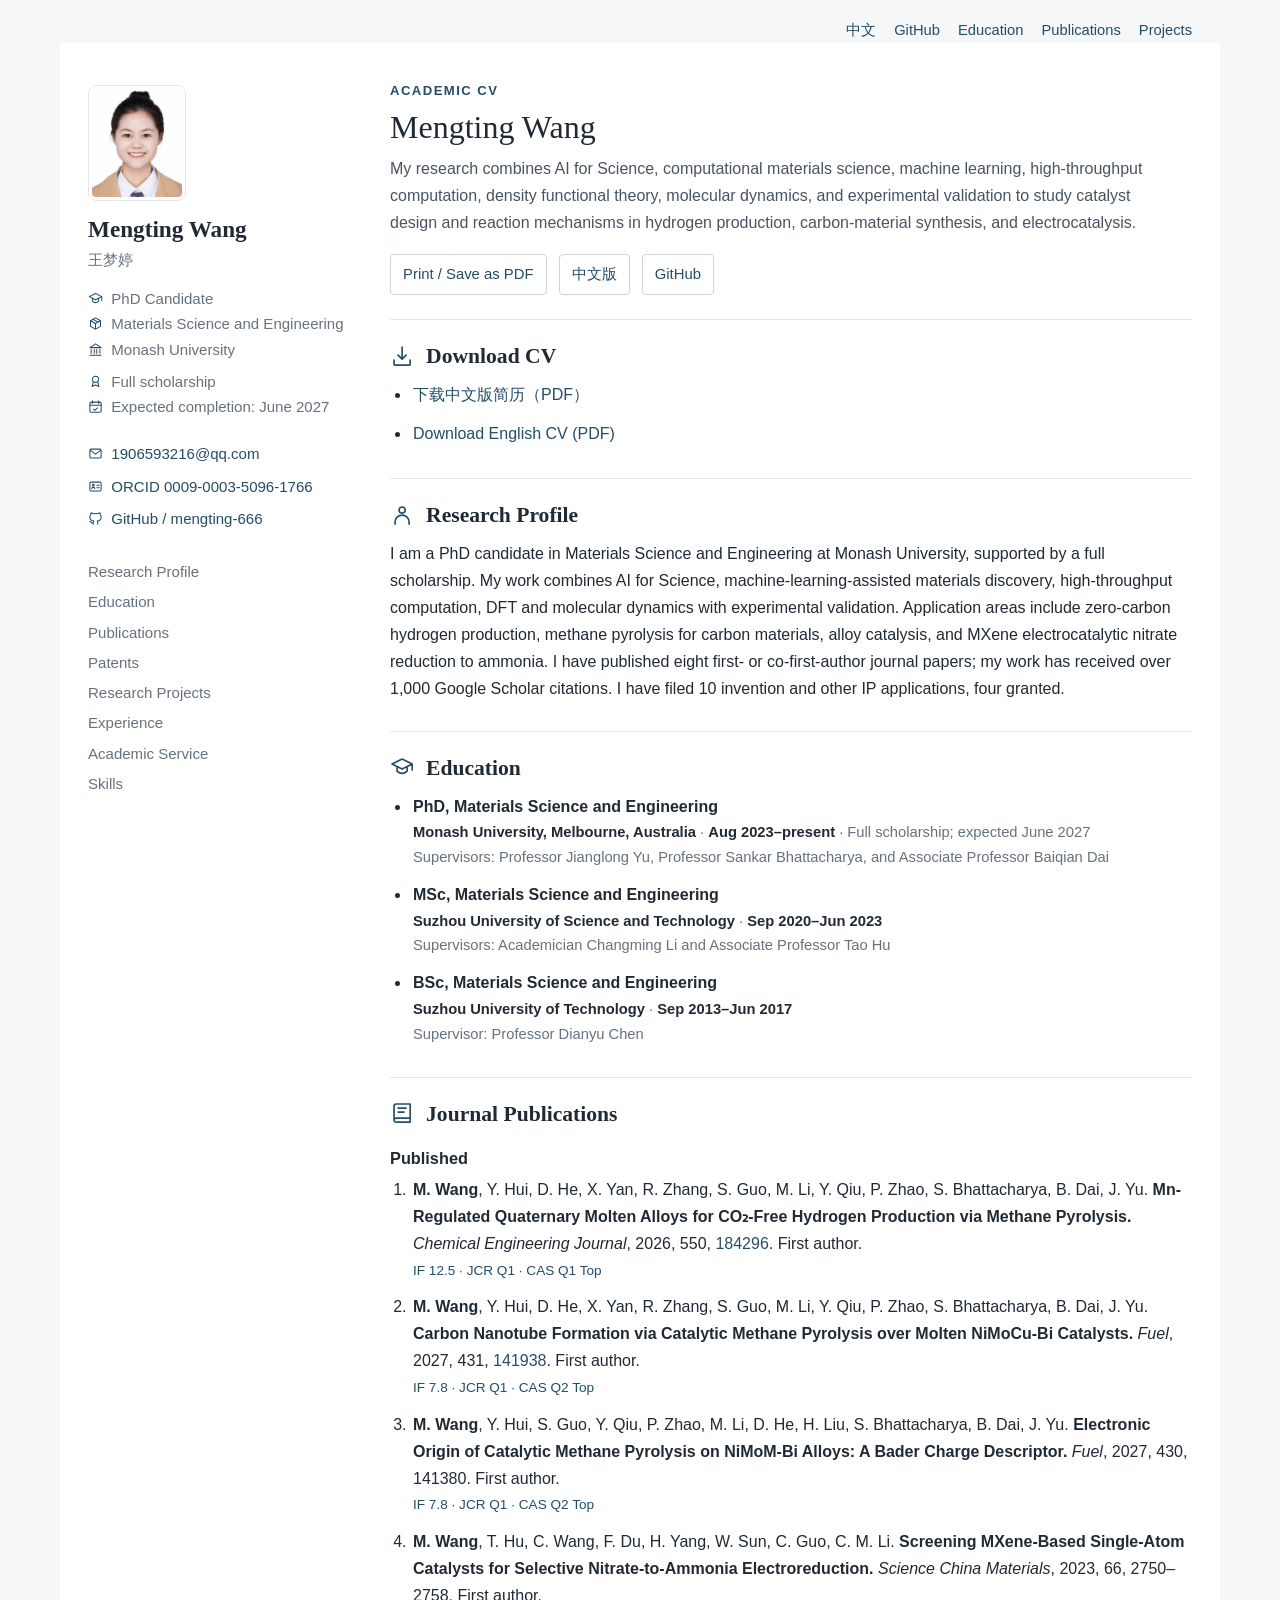
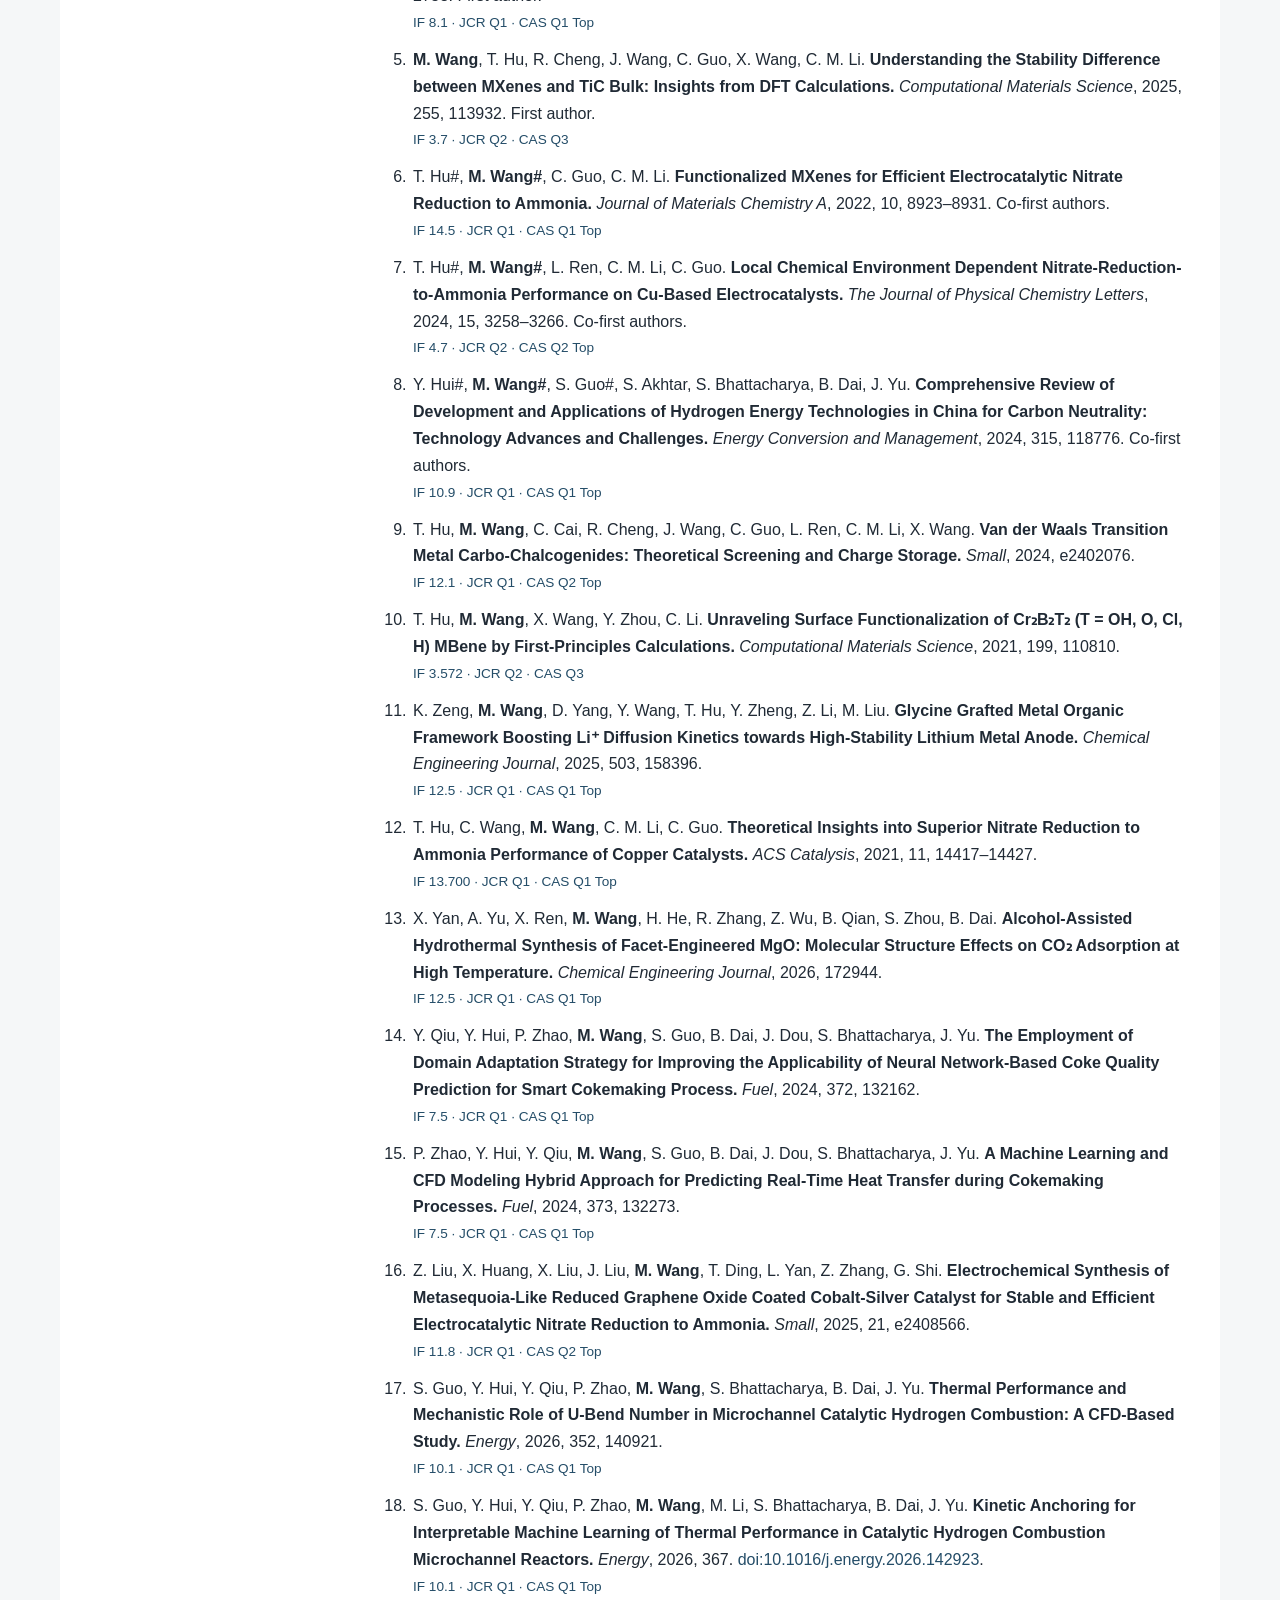
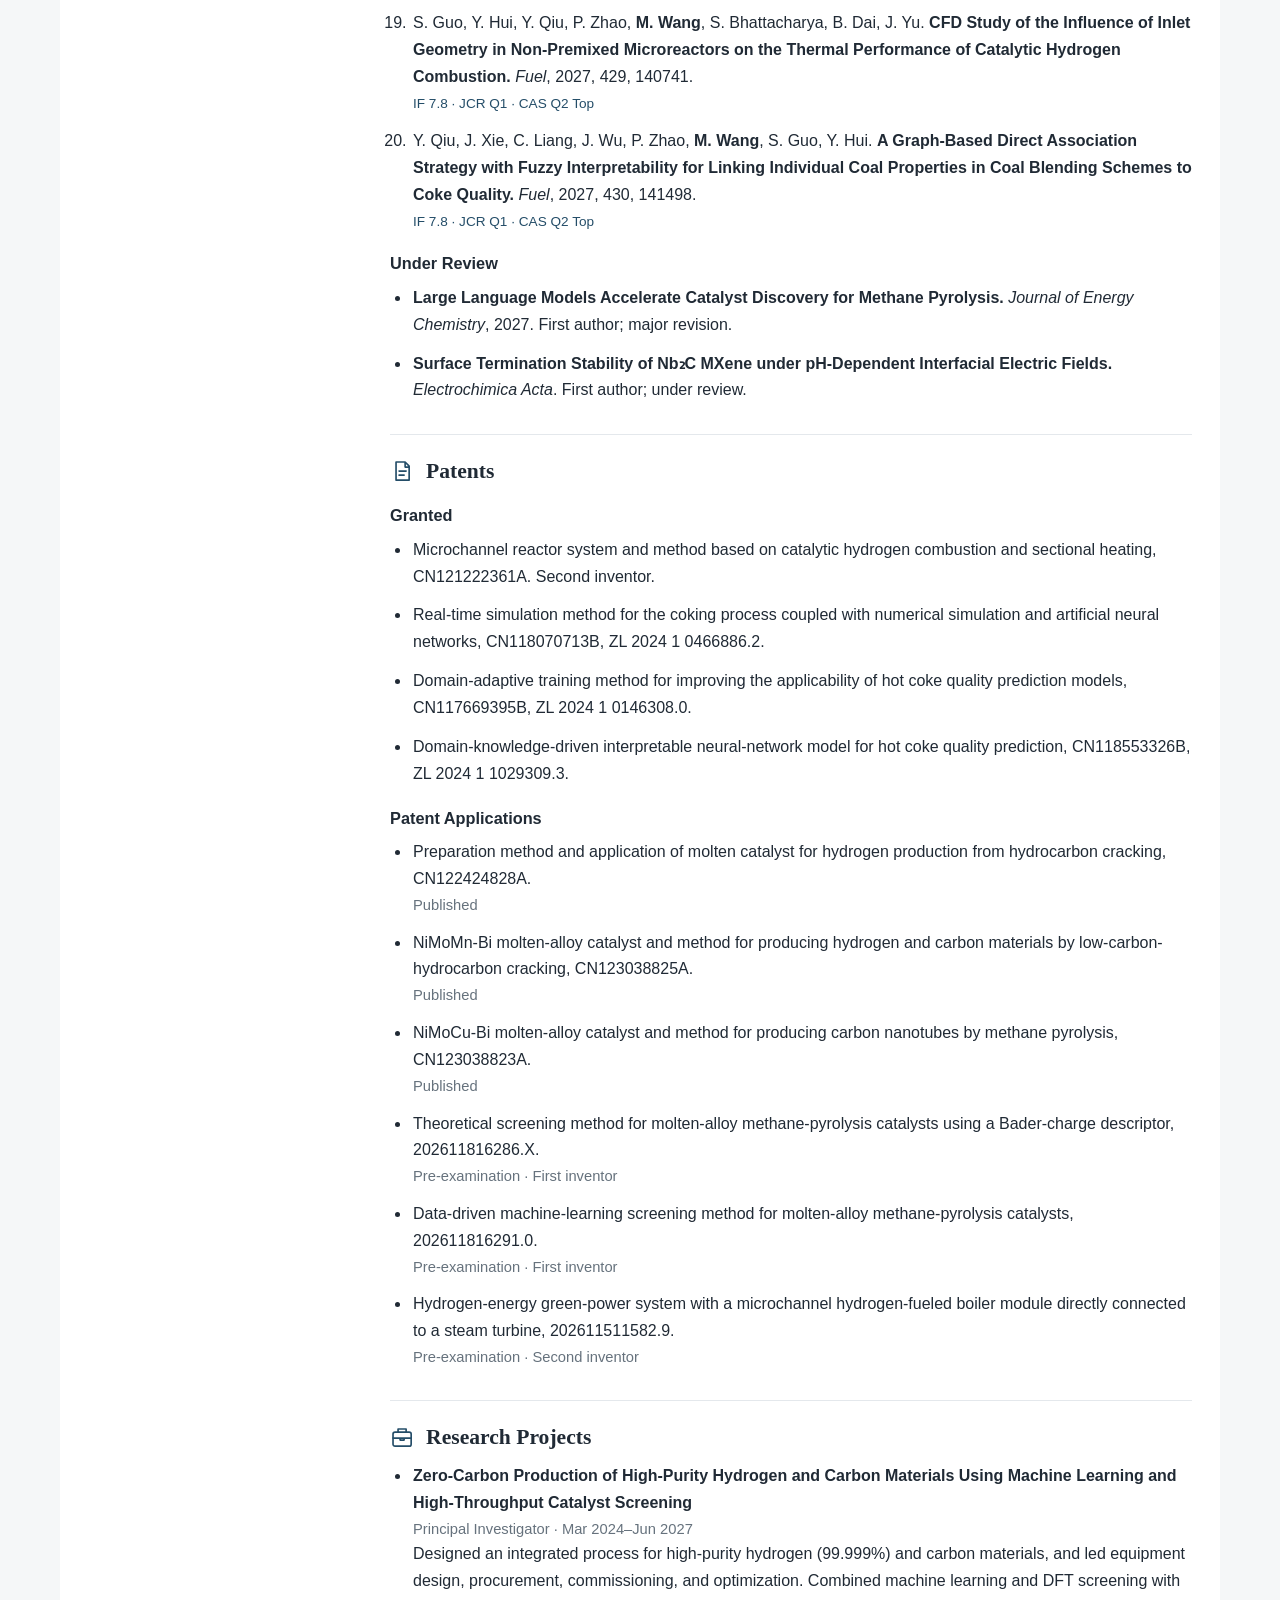
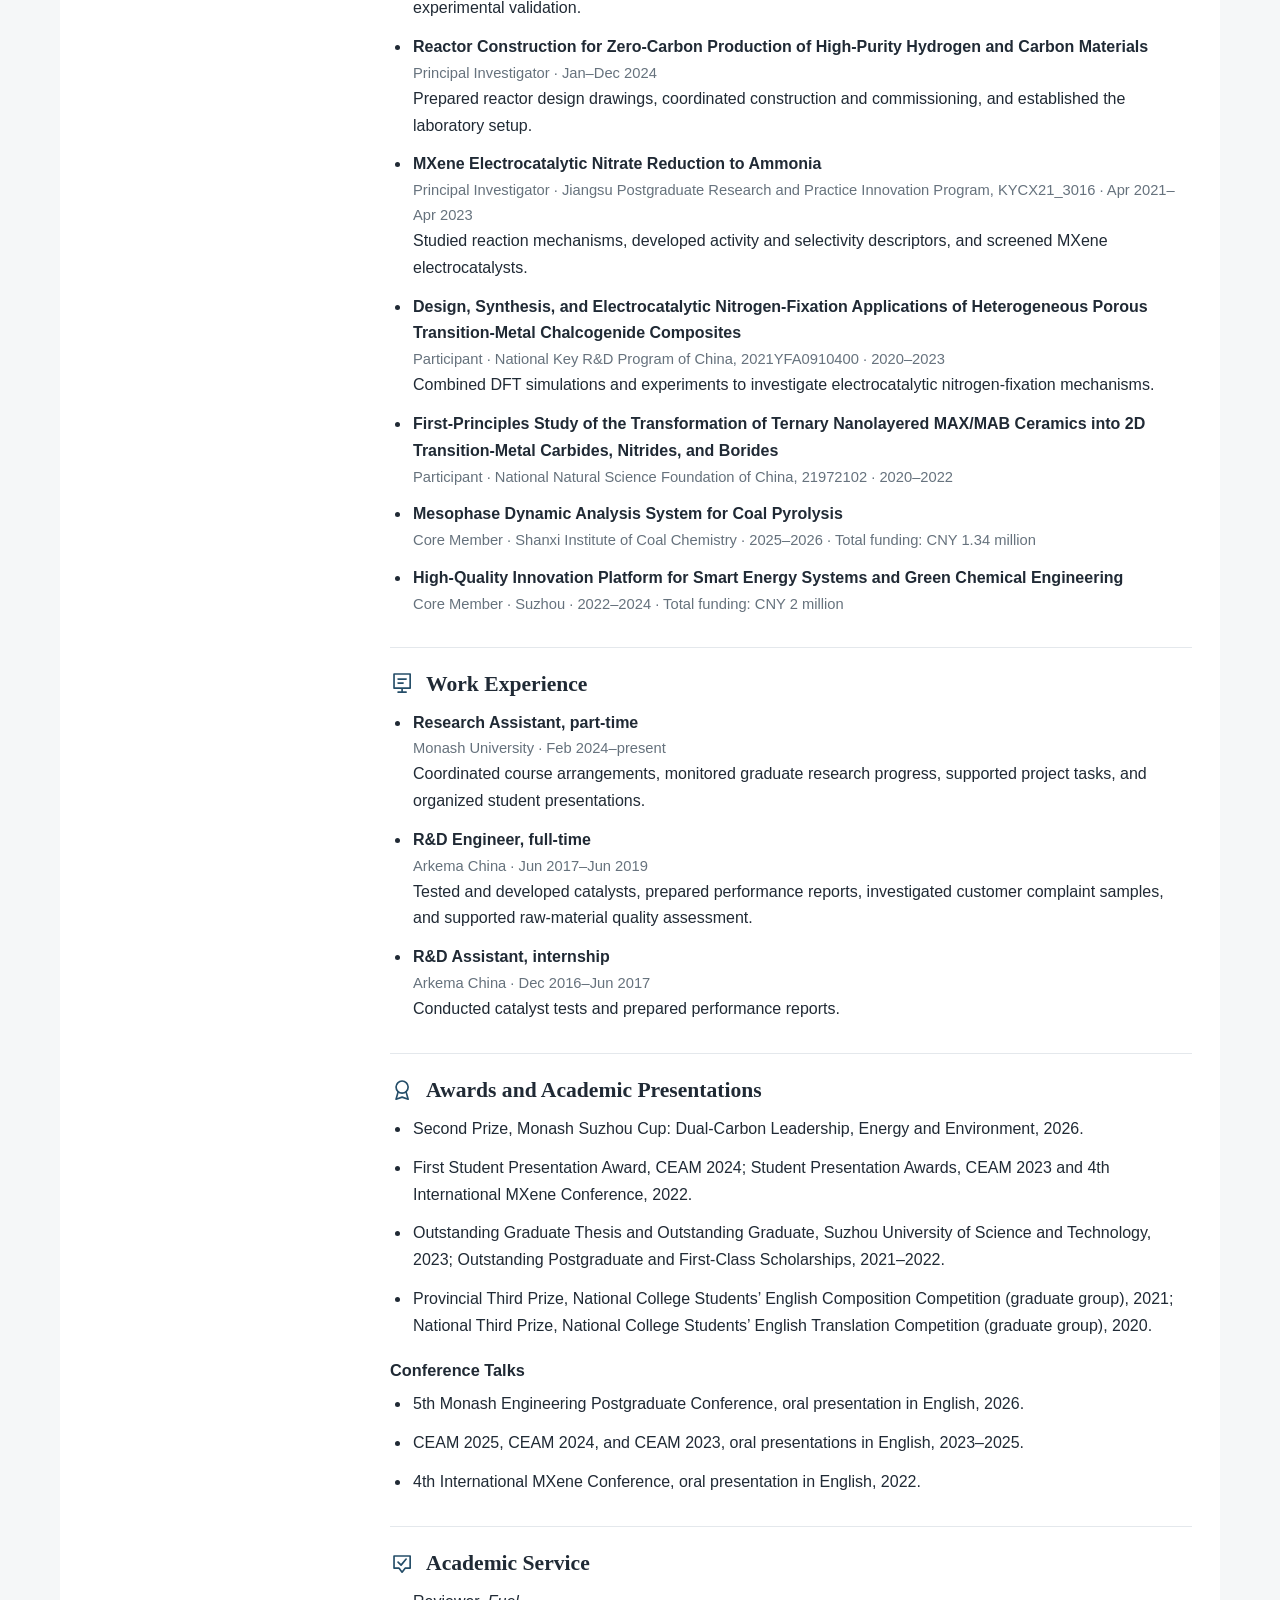
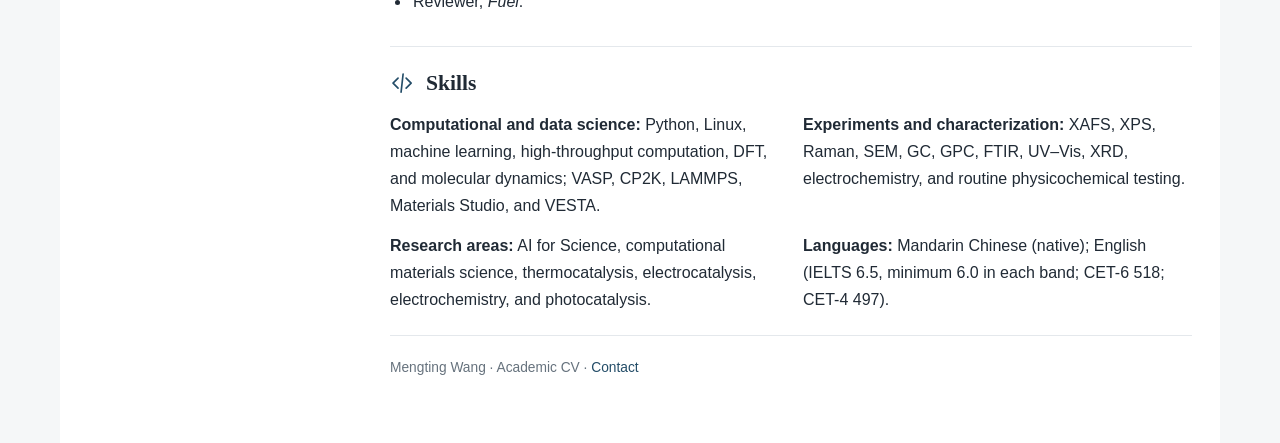
==== commit ab73e980: "Sync sidebar icons on the previous English CV URL" ====
--- a/en/index.html
+++ b/en/index.html
@@ -5,7 +5,7 @@
   <meta name="viewport" content="width=device-width, initial-scale=1">
   <meta name="description" content="Academic CV of Mengting Wang, PhD candidate in Materials Science and Engineering at Monash University.">
   <title>Mengting Wang | Academic CV</title>
-  <link rel="stylesheet" href="../assets/cv.css">
+  <link rel="stylesheet" href="../assets/cv.css?v=sidebar-icons">
 </head>
 <body>
   <nav class="site-nav" aria-label="Language and page navigation">
@@ -16,12 +16,12 @@
       <img class="portrait" src="../assets/portrait.jpg" width="420" height="588" alt="Portrait of Mengting Wang">
       <h1>Mengting Wang</h1>
       <p class="name-en">王梦婷</p>
-      <p>PhD Candidate<br>Materials Science and Engineering<br>Monash University</p>
-      <p>Full scholarship<br>Expected completion: June 2027</p>
+      <p><span class="sidebar-row"><svg class="sidebar-icon" width="16" height="16" viewBox="0 0 24 24" fill="none" stroke="currentColor" stroke-width="1.65" stroke-linecap="round" stroke-linejoin="round" aria-hidden="true" focusable="false"><path d="m2 9 10-5 10 5-10 5-10-5Zm5 3v4c3 3 7 3 10 0v-4m5-3v6"/></svg><span>PhD Candidate</span></span><span class="sidebar-row"><svg class="sidebar-icon" width="16" height="16" viewBox="0 0 24 24" fill="none" stroke="currentColor" stroke-width="1.65" stroke-linecap="round" stroke-linejoin="round" aria-hidden="true" focusable="false"><path d="m12 3 8 4.5v9L12 21l-8-4.5v-9L12 3Zm-8 4.5 8 4.5 8-4.5M12 12v9m-4-15.75 8 4.5"/></svg><span>Materials Science and Engineering</span></span><span class="sidebar-row"><svg class="sidebar-icon" width="16" height="16" viewBox="0 0 24 24" fill="none" stroke="currentColor" stroke-width="1.65" stroke-linecap="round" stroke-linejoin="round" aria-hidden="true" focusable="false"><path d="M3 9h18L12 3 3 9Zm2 3v6m5-6v6m4-6v6m5-6v6M3 21h18"/></svg><span>Monash University</span></span></p>
+      <p><span class="sidebar-row"><svg class="sidebar-icon" width="16" height="16" viewBox="0 0 24 24" fill="none" stroke="currentColor" stroke-width="1.65" stroke-linecap="round" stroke-linejoin="round" aria-hidden="true" focusable="false"><circle cx="12" cy="8.5" r="5"/><path d="m8.5 12-2 8 5.5-2.5 5.5 2.5-2-8"/></svg><span>Full scholarship</span></span><span class="sidebar-row"><svg class="sidebar-icon" width="16" height="16" viewBox="0 0 24 24" fill="none" stroke="currentColor" stroke-width="1.65" stroke-linecap="round" stroke-linejoin="round" aria-hidden="true" focusable="false"><rect x="3" y="5" width="18" height="16" rx="2"/><path d="M7 3v4m10-4v4M3 10h18m-12 6 2 2 4-4"/></svg><span>Expected completion: June 2027</span></span></p>
       <div class="contact">
-        <p><a href="mailto:1906593216@qq.com">1906593216@qq.com</a></p>
-        <p><a href="https://orcid.org/0009-0003-5096-1766" target="_blank" rel="noreferrer">ORCID 0009-0003-5096-1766</a></p>
-        <p><a href="https://github.com/mengting-666" target="_blank" rel="noreferrer">GitHub / mengting-666</a></p>
+        <p><a class="sidebar-row" href="mailto:1906593216@qq.com"><svg class="sidebar-icon" width="16" height="16" viewBox="0 0 24 24" fill="none" stroke="currentColor" stroke-width="1.65" stroke-linecap="round" stroke-linejoin="round" aria-hidden="true" focusable="false"><rect x="3" y="5" width="18" height="14" rx="2"/><path d="m4 7 8 6 8-6"/></svg><span>1906593216@qq.com</span></a></p>
+        <p><a class="sidebar-row" href="https://orcid.org/0009-0003-5096-1766" target="_blank" rel="noreferrer"><svg class="sidebar-icon" width="16" height="16" viewBox="0 0 24 24" fill="none" stroke="currentColor" stroke-width="1.65" stroke-linecap="round" stroke-linejoin="round" aria-hidden="true" focusable="false"><rect x="3" y="5" width="18" height="14" rx="2"/><circle cx="8.5" cy="10" r="1.4"/><path d="M6 15c0-2.2 5-2.2 5 0m3-5h4m-4 4h4"/></svg><span>ORCID 0009-0003-5096-1766</span></a></p>
+        <p><a class="sidebar-row" href="https://github.com/mengting-666" target="_blank" rel="noreferrer"><svg class="sidebar-icon" width="16" height="16" viewBox="0 0 24 24" fill="none" stroke="currentColor" stroke-width="1.65" stroke-linecap="round" stroke-linejoin="round" aria-hidden="true" focusable="false"><path d="M8.5 21v-3c0-1 .4-1.6.8-2-3.2-.4-6.3-1.5-6.3-6.2 0-1.4.5-2.6 1.4-3.5-.2-.7-.3-2 .2-3.3 0 0 1.1-.3 3.7 1.4a13.8 13.8 0 0 1 7.4 0c2.6-1.7 3.7-1.4 3.7-1.4.5 1.3.4 2.6.2 3.3.9.9 1.4 2.1 1.4 3.5 0 4.7-3.1 5.8-6.3 6.2.4.4.8 1 .8 2v3m-7-2c-3.6 1-4.4-1.8-5.5-2.3"/></svg><span>GitHub / mengting-666</span></a></p>
       </div>
       <nav class="mini-nav" aria-label="CV sections">
         <a href="#profile">Research Profile</a><a href="#education">Education</a><a href="#publications">Publications</a>
--- a/assets/cv.css
+++ b/assets/cv.css
@@ -29,8 +29,8 @@
 }
 .page {
   display: grid;
-  grid-template-columns: 248px minmax(0, 1fr);
-  gap: 54px;
+  grid-template-columns: 262px minmax(0, 1fr);
+  gap: 40px;
   max-width: 1160px;
   min-height: calc(100vh - 54px);
   margin: 0 auto;
@@ -111,3 +111,17 @@
   color: var(--accent);
   font-variant-numeric: tabular-nums;
 }
+
+.sidebar-row {
+  display: flex;
+  align-items: flex-start;
+  gap: .55em;
+}
+.sidebar-icon {
+  flex: none;
+  width: 1em;
+  height: 1em;
+  margin-top: .34em;
+  color: var(--accent);
+}
+.sidebar-row > span { min-width: 0; }
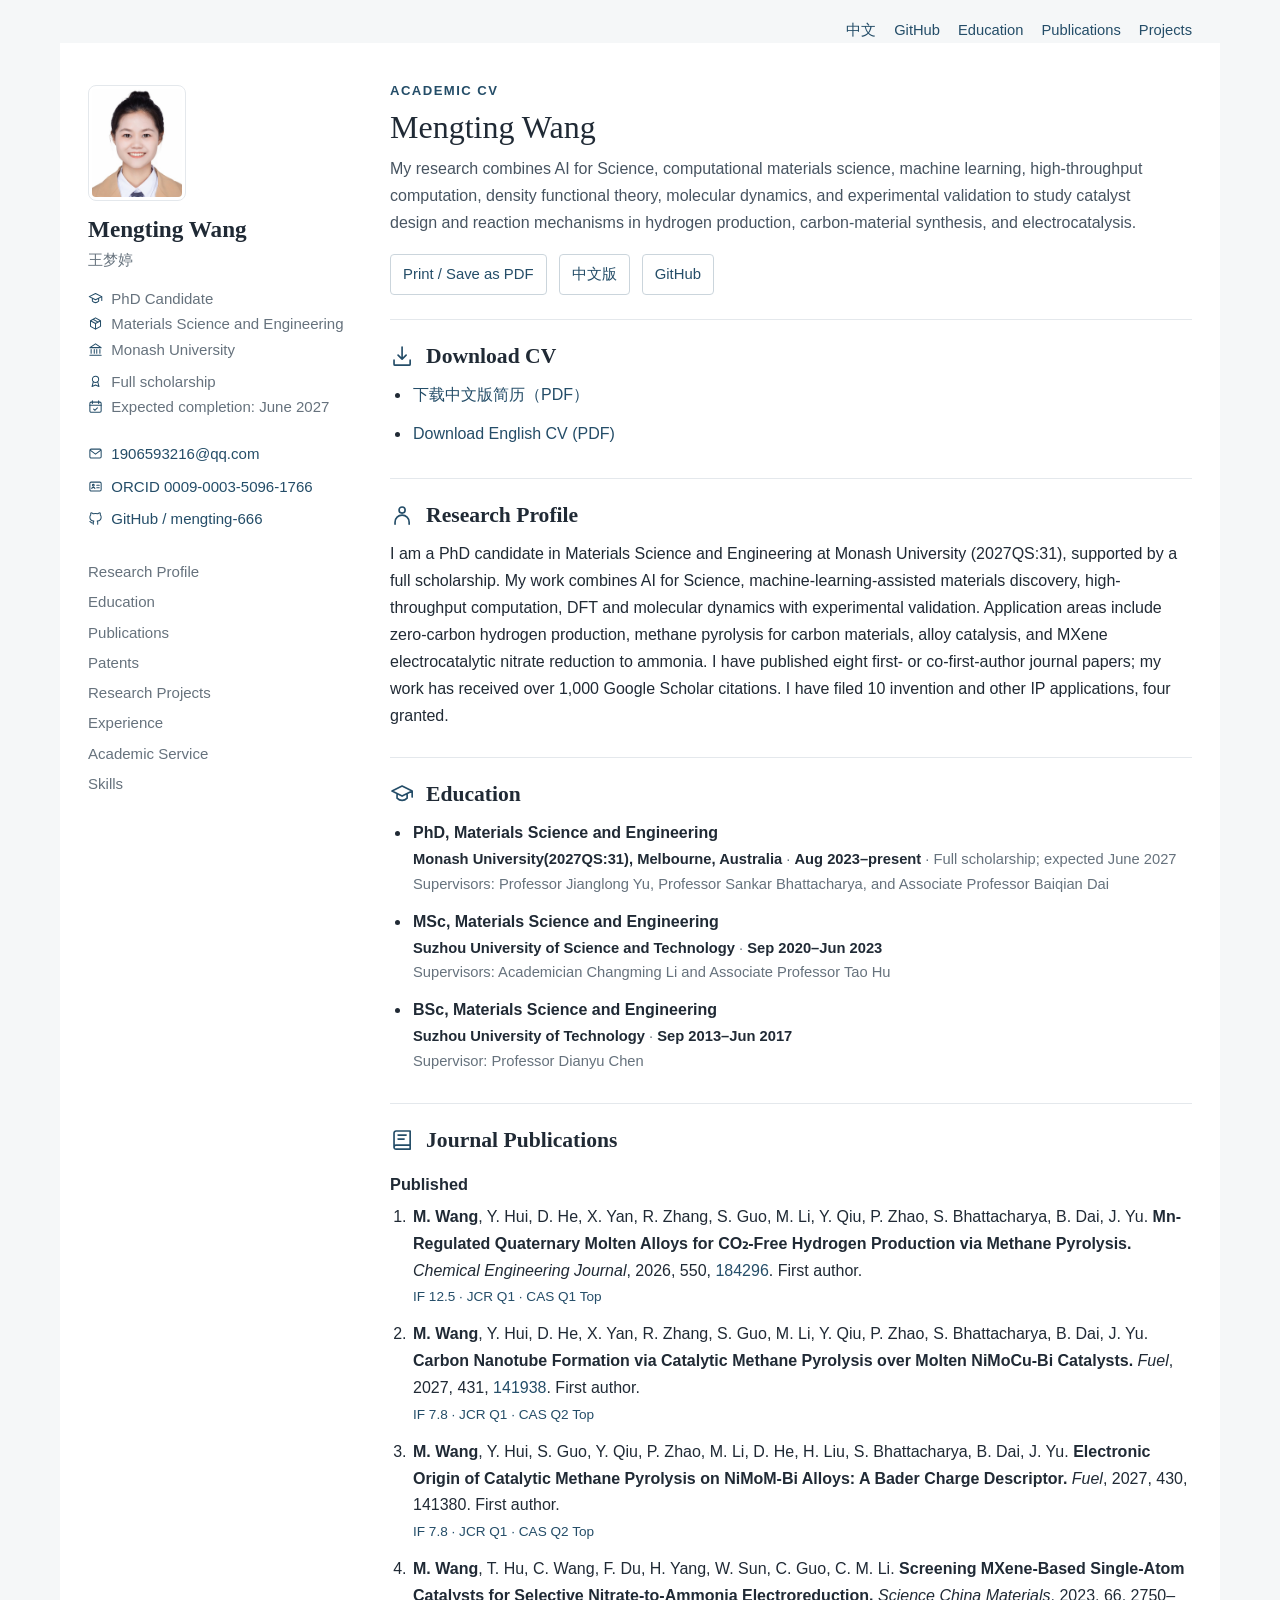
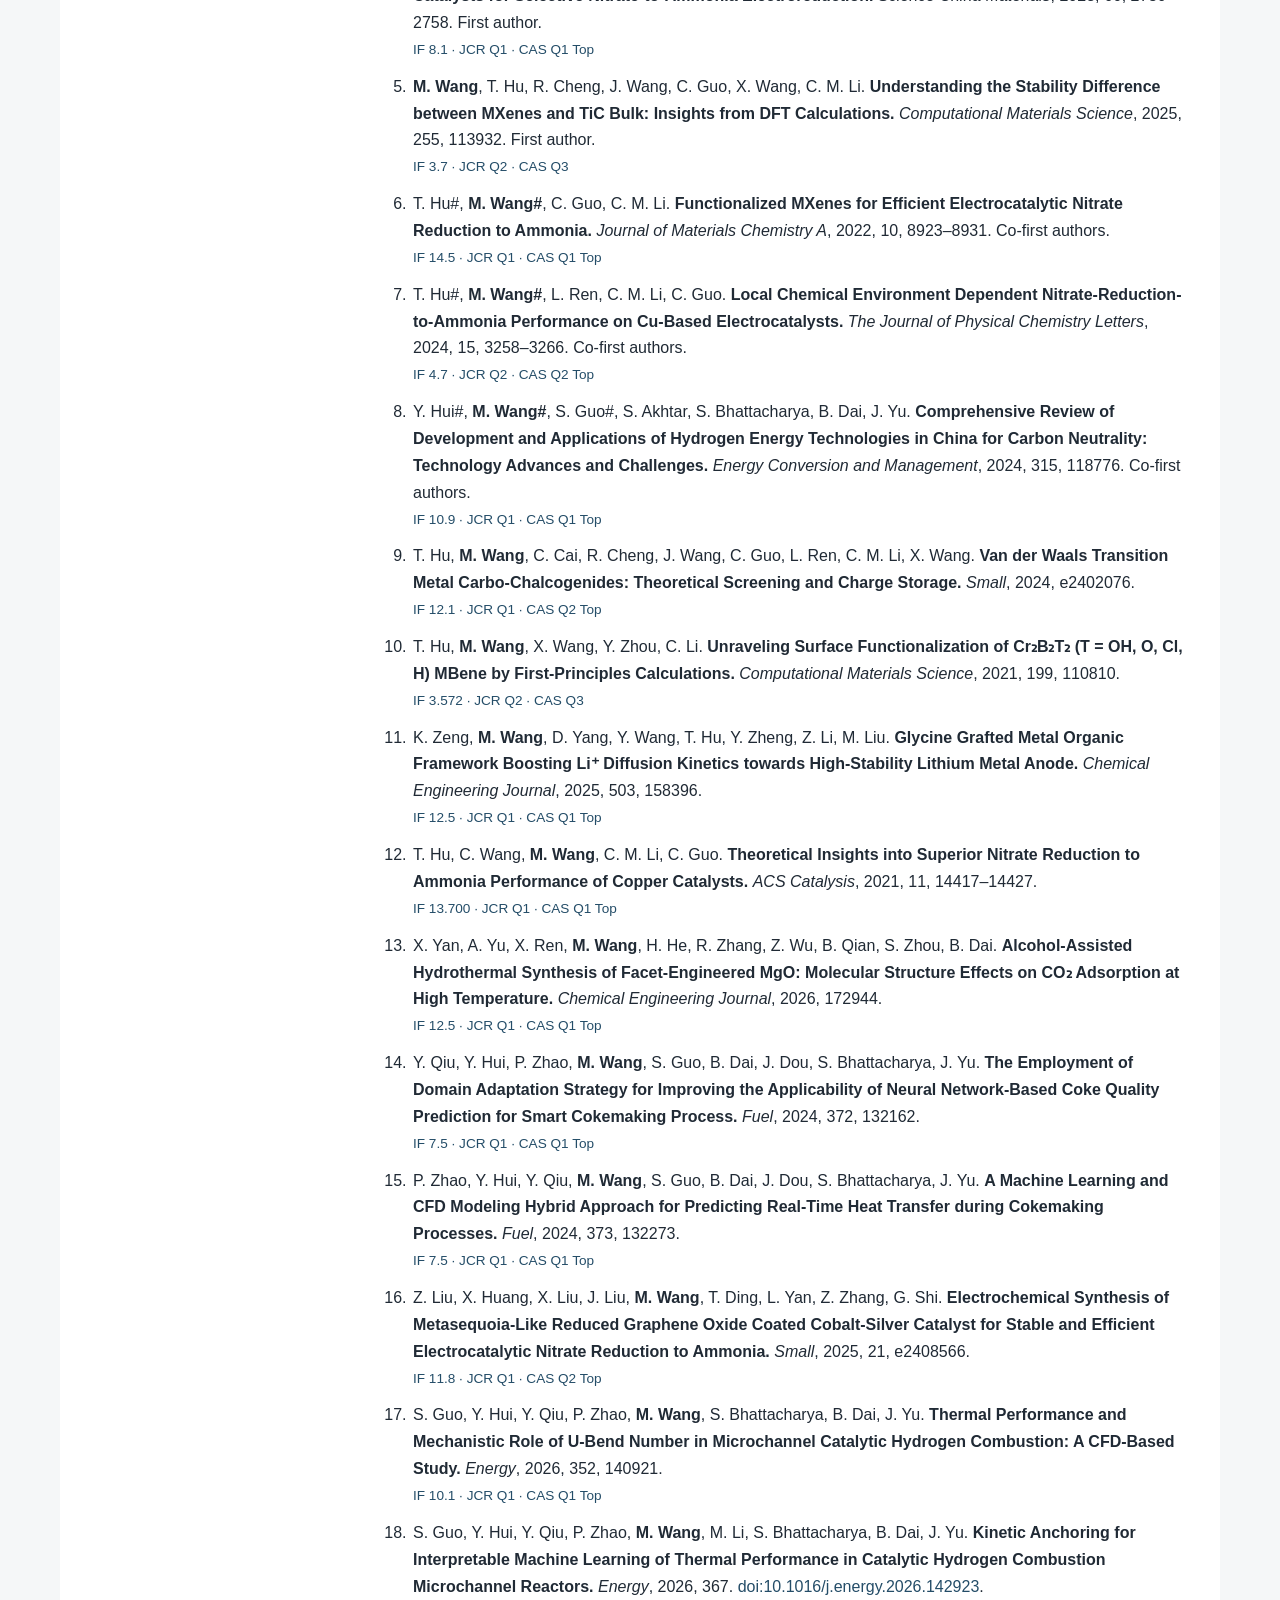
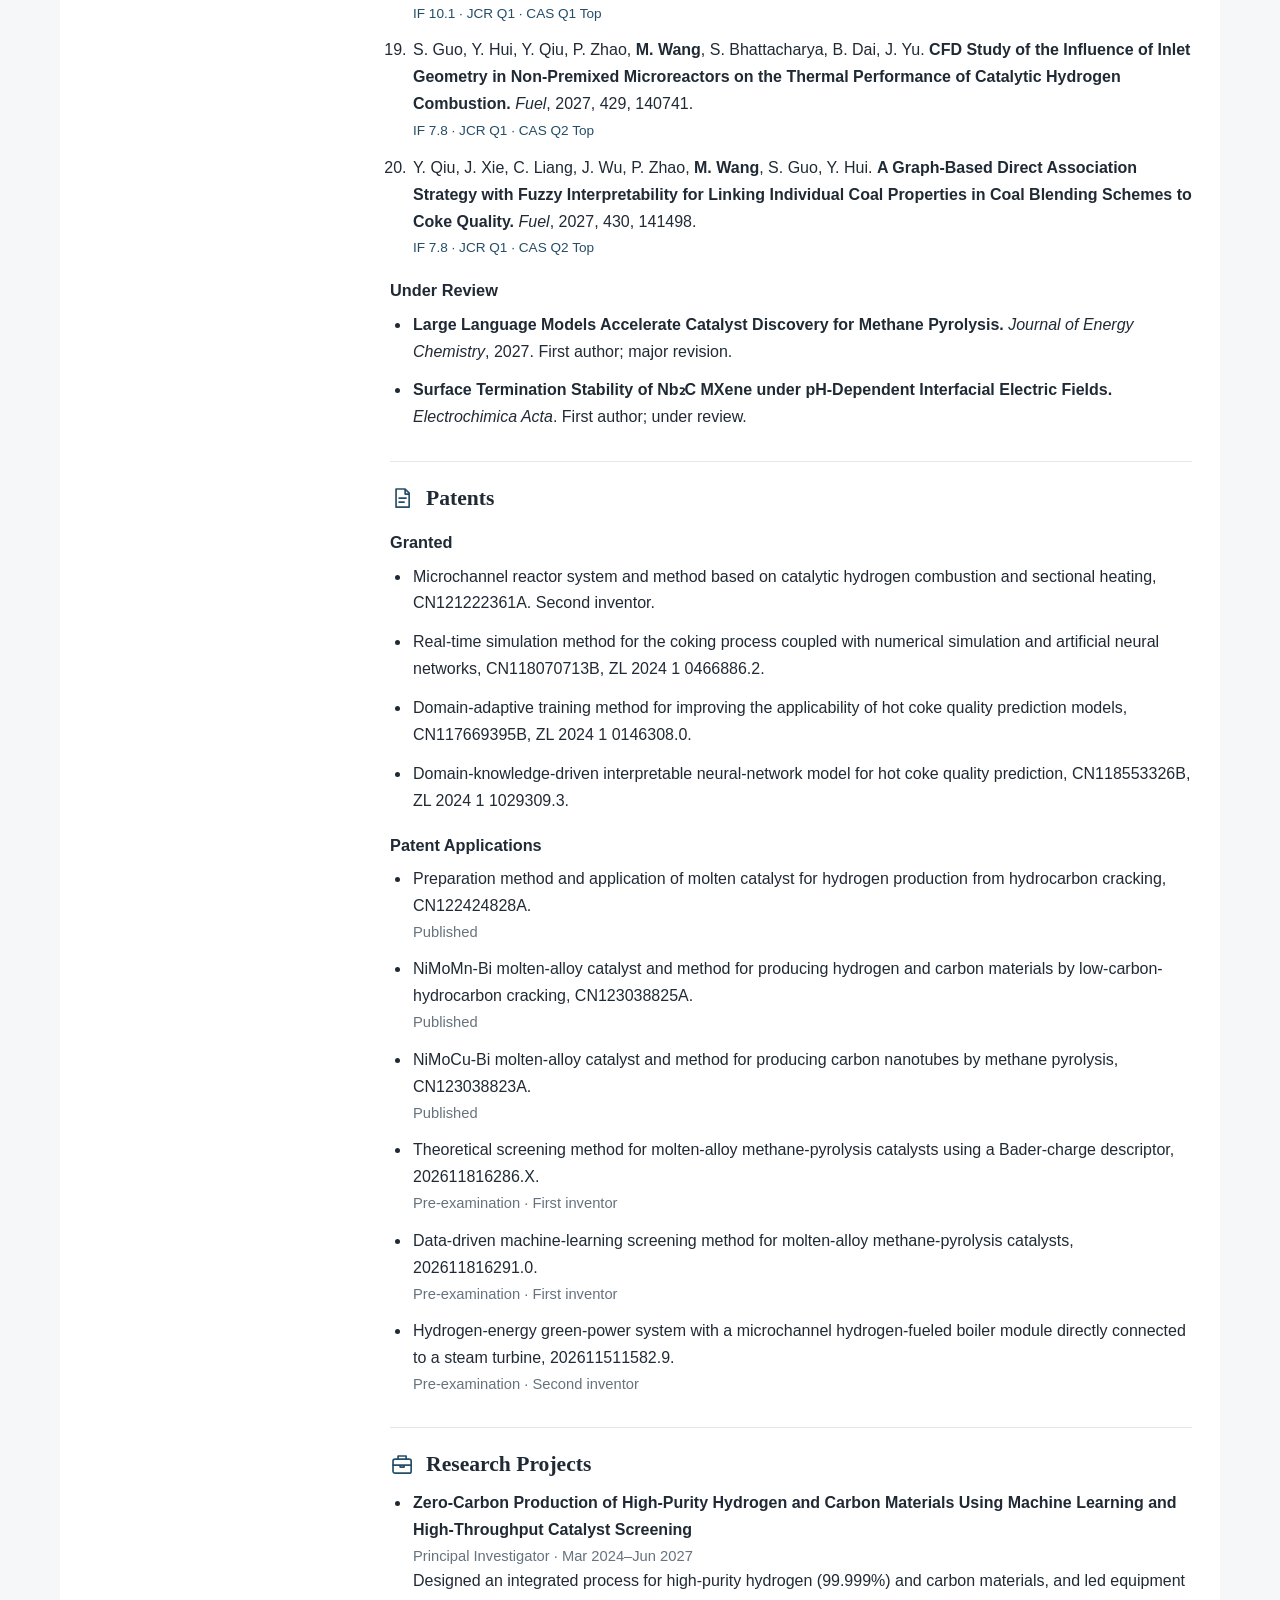
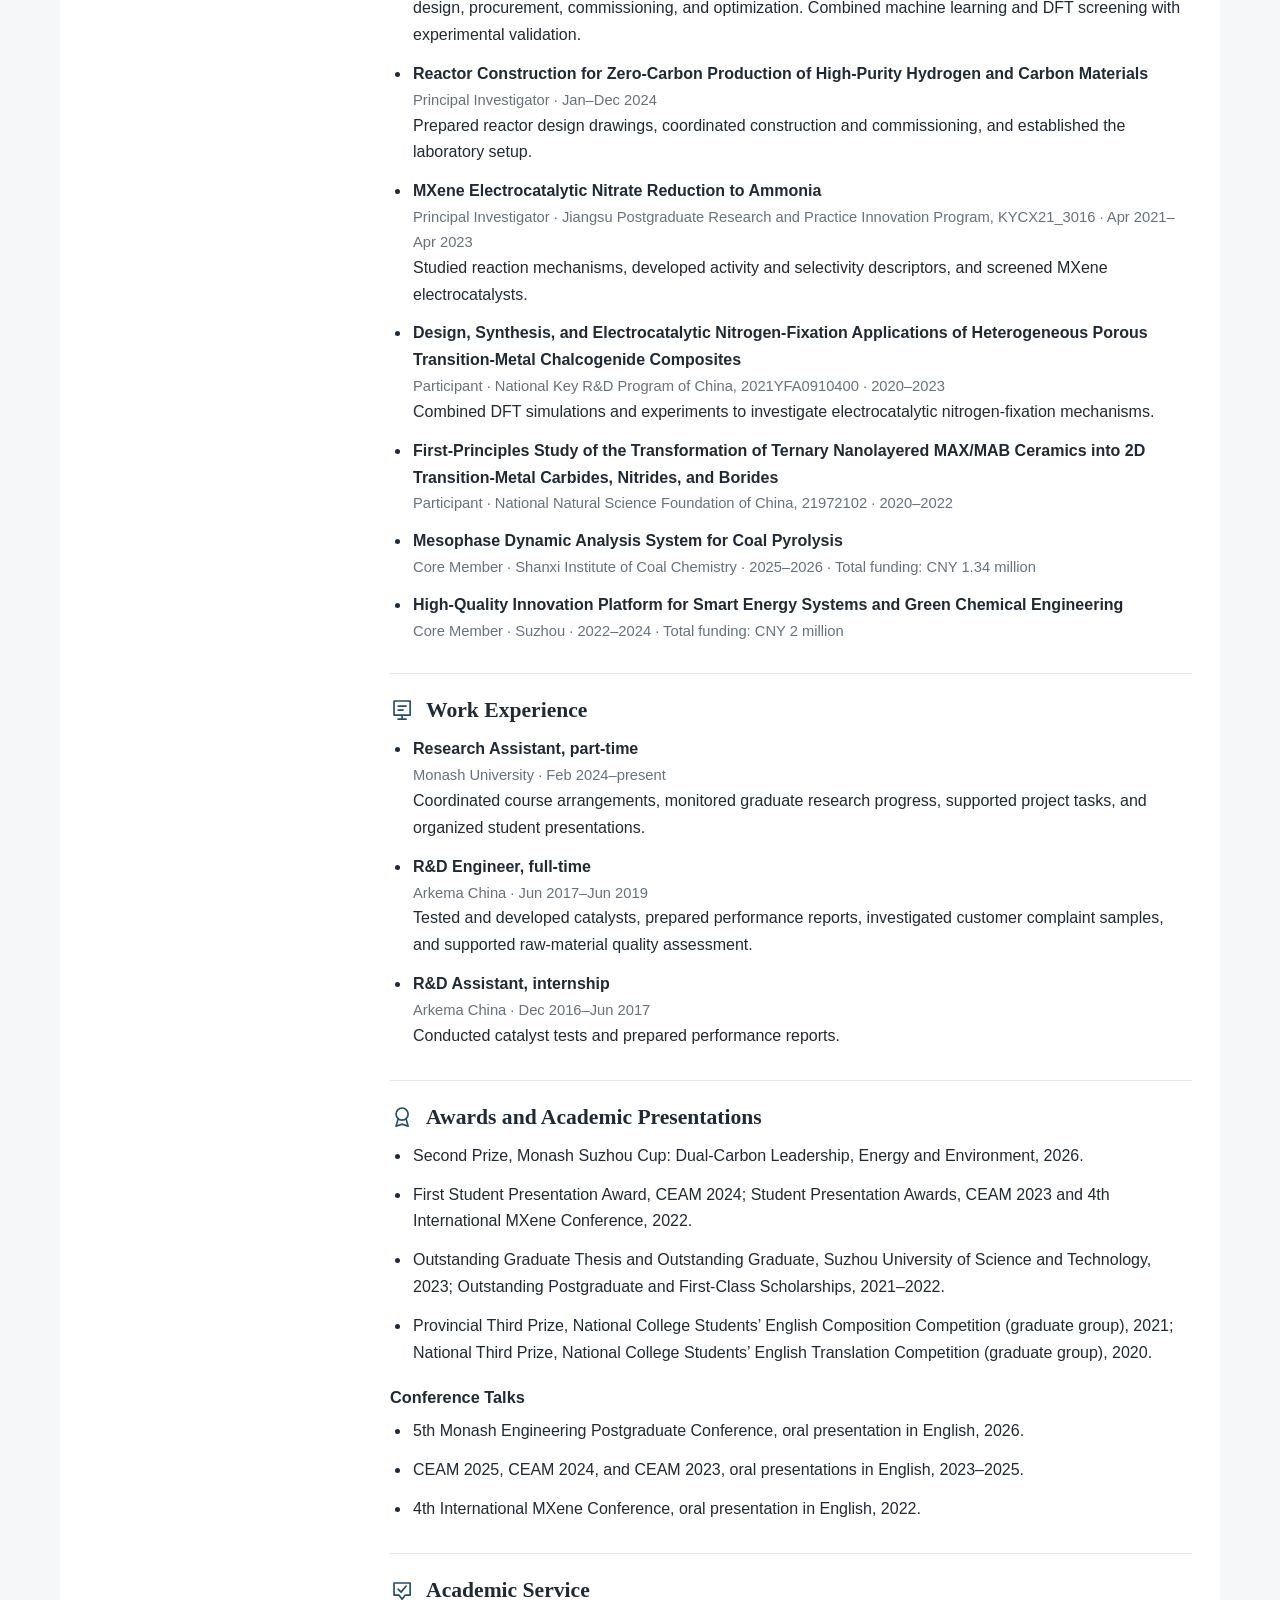
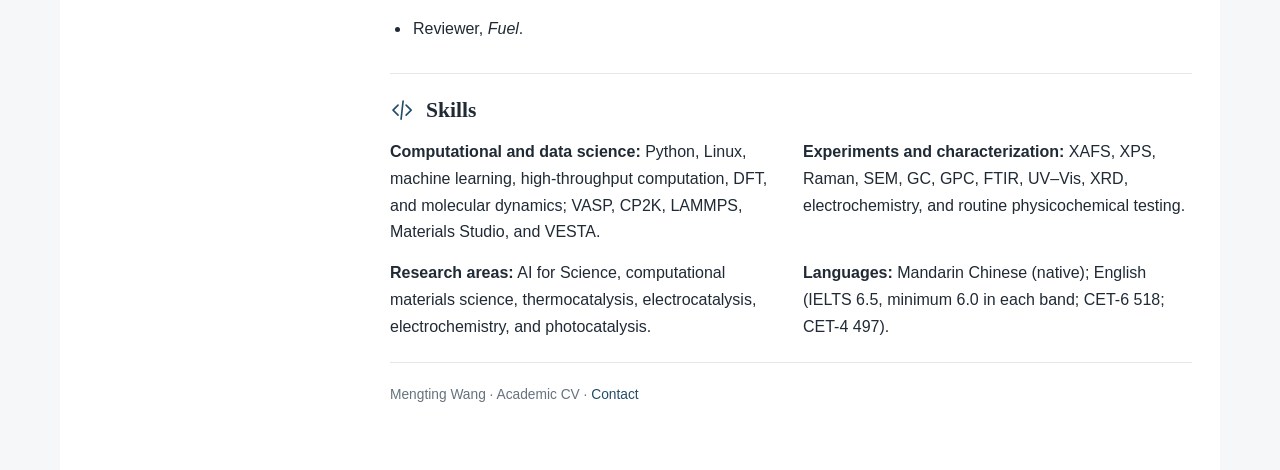
==== commit 98bc9a75: "Update profile and education sections with rankings" ====
--- a/en/index.html
+++ b/en/index.html
@@ -47,13 +47,13 @@
 
       <section class="section" id="profile">
         <h2><svg class="section-icon" viewBox="0 0 24 24" fill="none" stroke="currentColor" stroke-width="1.65" stroke-linecap="round" stroke-linejoin="round" aria-hidden="true" focusable="false"><circle cx="12" cy="7" r="3"/><path d="M5 21v-2a7 7 0 0 1 14 0v2"/></svg>Research Profile</h2>
-        <p>I am a PhD candidate in Materials Science and Engineering at Monash University, supported by a full scholarship. My work combines AI for Science, machine-learning-assisted materials discovery, high-throughput computation, DFT and molecular dynamics with experimental validation. Application areas include zero-carbon hydrogen production, methane pyrolysis for carbon materials, alloy catalysis, and MXene electrocatalytic nitrate reduction to ammonia. I have published eight first- or co-first-author journal papers; my work has received over 1,000 Google Scholar citations. I have filed 10 invention and other IP applications, four granted.</p>
+        <p>I am a PhD candidate in Materials Science and Engineering at Monash University (2027QS:31), supported by a full scholarship. My work combines AI for Science, machine-learning-assisted materials discovery, high-throughput computation, DFT and molecular dynamics with experimental validation. Application areas include zero-carbon hydrogen production, methane pyrolysis for carbon materials, alloy catalysis, and MXene electrocatalytic nitrate reduction to ammonia. I have published eight first- or co-first-author journal papers; my work has received over 1,000 Google Scholar citations. I have filed 10 invention and other IP applications, four granted.</p>
       </section>
 
       <section class="section" id="education">
         <h2><svg class="section-icon" viewBox="0 0 24 24" fill="none" stroke="currentColor" stroke-width="1.65" stroke-linecap="round" stroke-linejoin="round" aria-hidden="true" focusable="false"><path d="m2 9 10-5 10 5-10 5-10-5Zm5 3v4c3 3 7 3 10 0v-4m5-3v6"/></svg>Education</h2>
         <ul class="item-list">
-          <li><strong>PhD, Materials Science and Engineering</strong><span class="meta education-meta"><strong>Monash University, Melbourne, Australia</strong> · <strong>Aug 2023–present</strong> · Full scholarship; expected June 2027</span><span class="meta">Supervisors: Professor Jianglong Yu, Professor Sankar Bhattacharya, and Associate Professor Baiqian Dai</span></li>
+          <li><strong>PhD, Materials Science and Engineering</strong><span class="meta education-meta"><strong>Monash University(2027QS:31), Melbourne, Australia</strong> · <strong>Aug 2023–present</strong> · Full scholarship; expected June 2027</span><span class="meta">Supervisors: Professor Jianglong Yu, Professor Sankar Bhattacharya, and Associate Professor Baiqian Dai</span></li>
           <li><strong>MSc, Materials Science and Engineering</strong><span class="meta education-meta"><strong>Suzhou University of Science and Technology</strong> · <strong>Sep 2020–Jun 2023</strong></span><span class="meta">Supervisors: Academician Changming Li and Associate Professor Tao Hu</span></li>
           <li><strong>BSc, Materials Science and Engineering</strong><span class="meta education-meta"><strong>Suzhou University of Technology</strong> · <strong>Sep 2013–Jun 2017</strong></span><span class="meta">Supervisor: Professor Dianyu Chen</span></li>
         </ul>
